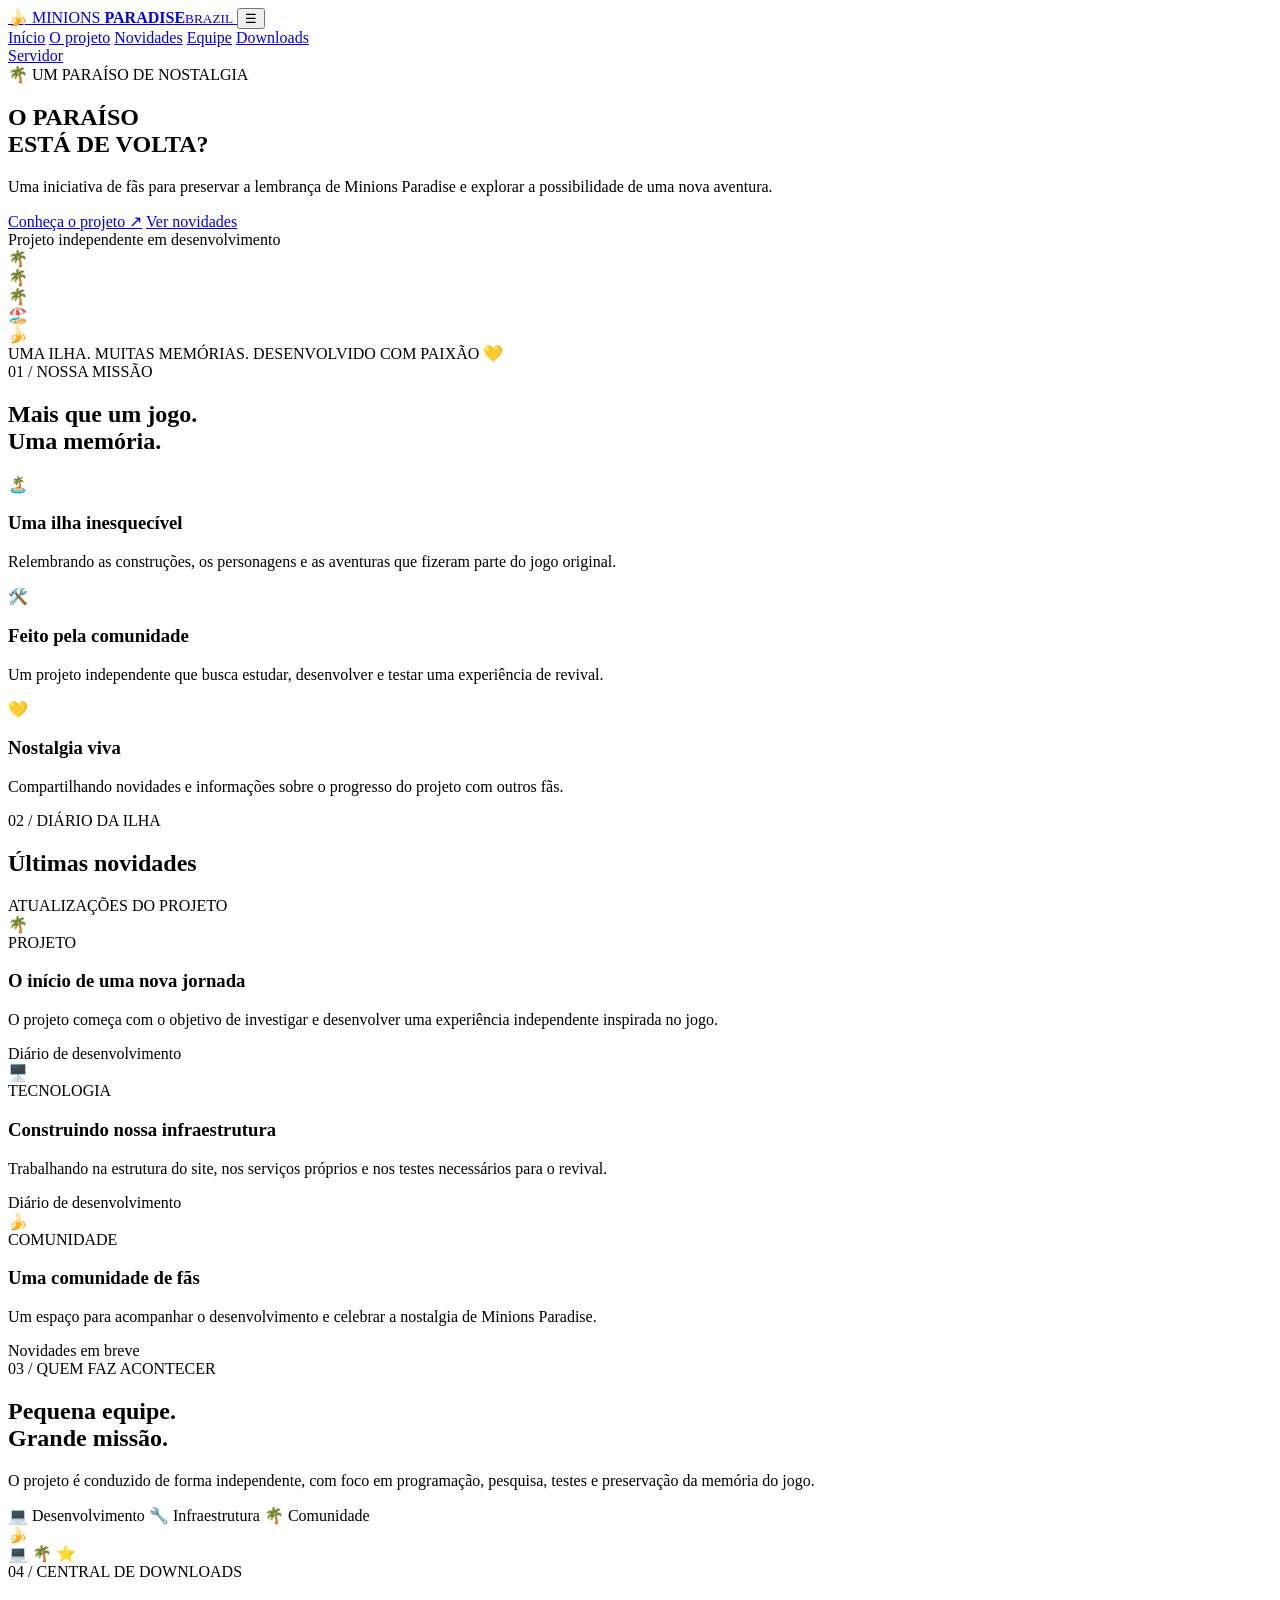
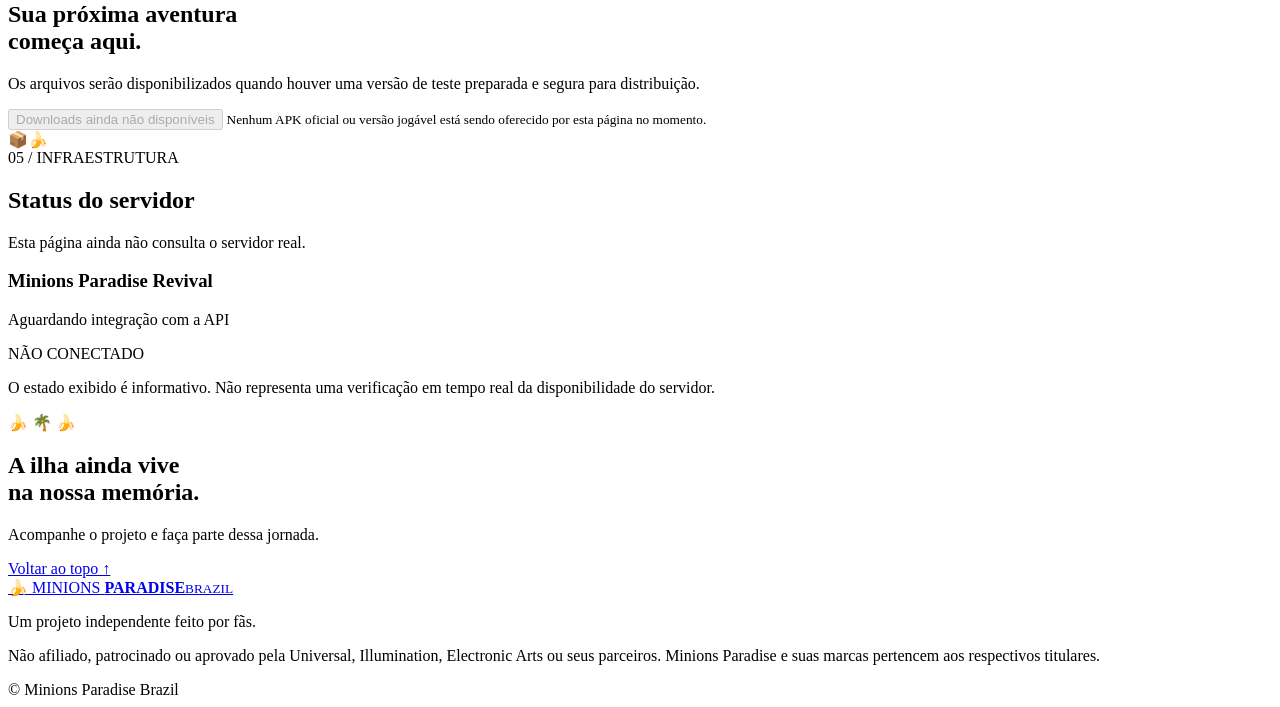
==== page/index.html @ 2ca6353a "Add initial HTML structure for Minions Paradise Brazil This is the initial commit for the Minions Pa" ====
<!DOCTYPE html>
<html lang="pt-BR">
<head>
  <meta charset="UTF-8">
  <meta name="viewport" content="width=device-width, initial-scale=1.0">
  <meta name="theme-color" content="#ffcf24">
  <meta name="description" content="Minions Paradise Brazil — projeto de fãs dedicado à nostalgia de Minions Paradise.">
  <title>Minions Paradise Brazil</title>
  <link rel="stylesheet" href="style.css">
  <script src="script.js" defer></script>
</head>
<body>
  <header class="header">
    <a href="#inicio" class="logo">
      <span class="logo-icon">🍌</span>
      <span>MINIONS <b>PARADISE</b><small>BRAZIL</small></span>
    </a>

    <button class="menu-toggle" id="menuToggle"
      aria-label="Abrir menu" aria-expanded="false">
      ☰
    </button>

    <nav class="nav" id="navigation">
      <a href="#inicio">Início</a>
      <a href="#projeto">O projeto</a>
      <a href="#novidades">Novidades</a>
      <a href="#equipe">Equipe</a>
      <a href="#downloads">Downloads</a>
    </nav>
    <a href="#servidor" class="header-button">Servidor</a>
  </header>

  <main>
    <section class="hero" id="inicio">
      <div class="hero-content">
        <span class="eyebrow">🌴 UM PARAÍSO DE NOSTALGIA</span>
        <h1>O PARAÍSO<br>ESTÁ <span>DE VOLTA?</span></h1>
        <p>
          Uma iniciativa de fãs para preservar a lembrança de
          Minions Paradise e explorar a possibilidade de uma nova aventura.
        </p>
        <div class="hero-actions">
          <a href="#projeto" class="button button-dark">Conheça o projeto ↗</a>
          <a href="#novidades" class="button button-outline">Ver novidades</a>
        </div>
        <div class="hero-note">
          <span class="status-dot"></span>
          Projeto independente em desenvolvimento
        </div>
      </div>

      <div class="island-art" aria-label="Ilustração tropical da ilha">
        <div class="sun"></div>
        <div class="cloud cloud-one"></div>
        <div class="cloud cloud-two"></div>
        <div class="sea"></div>
        <div class="island"></div>
        <div class="palm palm-one">🌴</div>
        <div class="palm palm-two">🌴</div>
        <div class="palm palm-three">🌴</div>
        <div class="sand"></div>
        <div class="beach-ball">🏖️</div>
        <div class="banana">🍌</div>
      </div>

      <div class="hero-bottom">
        <span>UMA ILHA. MUITAS MEMÓRIAS.</span>
        <span>DESENVOLVIDO COM PAIXÃO 💛</span>
      </div>
    </section>

    <section class="section project-section" id="projeto">
      <div class="section-heading">
        <span class="eyebrow">01 / NOSSA MISSÃO</span>
        <h2>Mais que um jogo.<br><span>Uma memória.</span></h2>
      </div>

      <div class="project-grid">
        <article class="feature-card feature-yellow">
          <div class="feature-icon">🏝️</div>
          <h3>Uma ilha inesquecível</h3>
          <p>Relembrando as construções, os personagens e as aventuras que fizeram parte do jogo original.</p>
        </article>
        <article class="feature-card feature-blue">
          <div class="feature-icon">🛠️</div>
          <h3>Feito pela comunidade</h3>
          <p>Um projeto independente que busca estudar, desenvolver e testar uma experiência de revival.</p>
        </article>
        <article class="feature-card feature-pink">
          <div class="feature-icon">💛</div>
          <h3>Nostalgia viva</h3>
          <p>Compartilhando novidades e informações sobre o progresso do projeto com outros fãs.</p>
        </article>
      </div>
    </section>

    <section class="section news-section" id="novidades">
      <div class="section-title-row">
        <div class="section-heading">
          <span class="eyebrow">02 / DIÁRIO DA ILHA</span>
          <h2>Últimas <span>novidades</span></h2>
        </div>
        <span class="coming-label">ATUALIZAÇÕES DO PROJETO</span>
      </div>

      <div class="news-grid">
        <article class="news-card">
          <div class="news-image news-image-one">🌴</div>
          <div class="news-body">
            <span class="tag tag-green">PROJETO</span>
            <h3>O início de uma nova jornada</h3>
            <p>O projeto começa com o objetivo de investigar e desenvolver uma experiência independente inspirada no jogo.</p>
            <span class="news-date">Diário de desenvolvimento</span>
          </div>
        </article>

        <article class="news-card">
          <div class="news-image news-image-two">🖥️</div>
          <div class="news-body">
            <span class="tag tag-blue">TECNOLOGIA</span>
            <h3>Construindo nossa infraestrutura</h3>
            <p>Trabalhando na estrutura do site, nos serviços próprios e nos testes necessários para o revival.</p>
            <span class="news-date">Diário de desenvolvimento</span>
          </div>
        </article>

        <article class="news-card">
          <div class="news-image news-image-three">🍌</div>
          <div class="news-body">
            <span class="tag tag-yellow">COMUNIDADE</span>
            <h3>Uma comunidade de fãs</h3>
            <p>Um espaço para acompanhar o desenvolvimento e celebrar a nostalgia de Minions Paradise.</p>
            <span class="news-date">Novidades em breve</span>
          </div>
        </article>
      </div>
    </section>

    <section class="team-section" id="equipe">
      <div class="team-content">
        <span class="eyebrow">03 / QUEM FAZ ACONTECER</span>
        <h2>Pequena equipe.<br><span>Grande missão.</span></h2>
        <p>
          O projeto é conduzido de forma independente, com foco em
          programação, pesquisa, testes e preservação da memória do jogo.
        </p>
        <div class="team-tags">
          <span>💻 Desenvolvimento</span>
          <span>🔧 Infraestrutura</span>
          <span>🌴 Comunidade</span>
        </div>
      </div>
      <div class="team-visual">
        <div class="team-circle">🍌</div>
        <span class="floating floating-one">💻</span>
        <span class="floating floating-two">🌴</span>
        <span class="floating floating-three">⭐</span>
      </div>
    </section>

    <section class="section downloads-section" id="downloads">
      <div class="download-panel">
        <div>
          <span class="eyebrow">04 / CENTRAL DE DOWNLOADS</span>
          <h2>Sua próxima aventura<br><span>começa aqui.</span></h2>
          <p>
            Os arquivos serão disponibilizados quando houver uma versão
            de teste preparada e segura para distribuição.
          </p>
          <button class="button button-dark" id="downloadButton" disabled>
            Downloads ainda não disponíveis
          </button>
          <small class="download-note">Nenhum APK oficial ou versão jogável está sendo oferecido por esta página no momento.</small>
        </div>
        <div class="download-illustration">📦<span>🍌</span></div>
      </div>
    </section>

    <section class="section server-section" id="servidor">
      <div class="section-heading">
        <span class="eyebrow">05 / INFRAESTRUTURA</span>
        <h2>Status do <span>servidor</span></h2>
        <p>Esta página ainda não consulta o servidor real.</p>
      </div>

      <div class="server-card">
        <div class="server-main">
          <span class="server-indicator"></span>
          <div>
            <h3>Minions Paradise Revival</h3>
            <p id="serverMessage">Aguardando integração com a API</p>
          </div>
        </div>
        <span class="server-badge" id="serverStatus">NÃO CONECTADO</span>
      </div>
      <p class="server-footnote">
        O estado exibido é informativo. Não representa uma verificação
        em tempo real da disponibilidade do servidor.
      </p>
    </section>

    <section class="final-cta">
      <span>🍌 🌴 🍌</span>
      <h2>A ilha ainda vive<br>na nossa memória.</h2>
      <p>Acompanhe o projeto e faça parte dessa jornada.</p>
      <a href="#inicio" class="button button-dark">Voltar ao topo ↑</a>
    </section>
  </main>

  <footer class="footer">
    <a href="#inicio" class="logo footer-logo">
      <span class="logo-icon">🍌</span>
      <span>MINIONS <b>PARADISE</b><small>BRAZIL</small></span>
    </a>
    <p>Um projeto independente feito por fãs.</p>
    <p class="disclaimer">
      Não afiliado, patrocinado ou aprovado pela Universal, Illumination,
      Electronic Arts ou seus parceiros. Minions Paradise e suas marcas
      pertencem aos respectivos titulares.
    </p>
    <span class="copyright">© <span id="currentYear"></span> Minions Paradise Brazil</span>
  </footer>
</body>
</html>
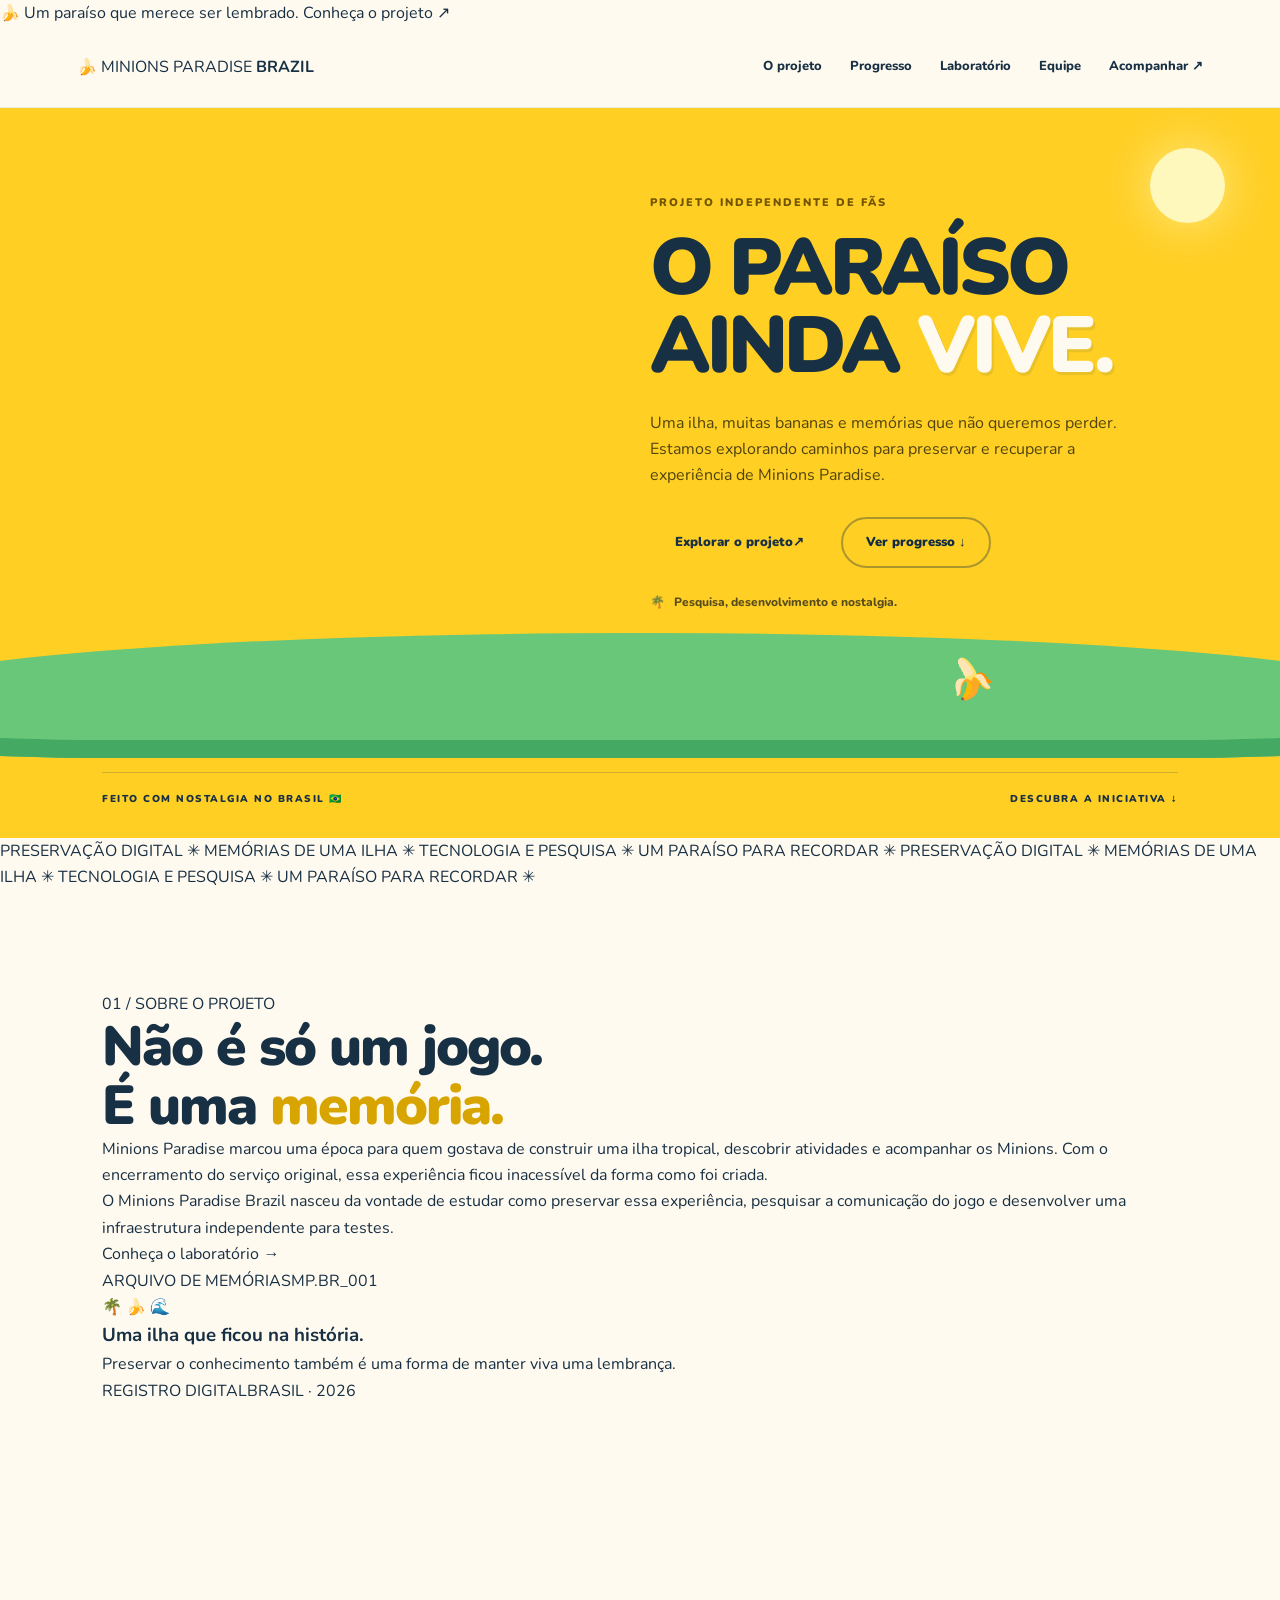
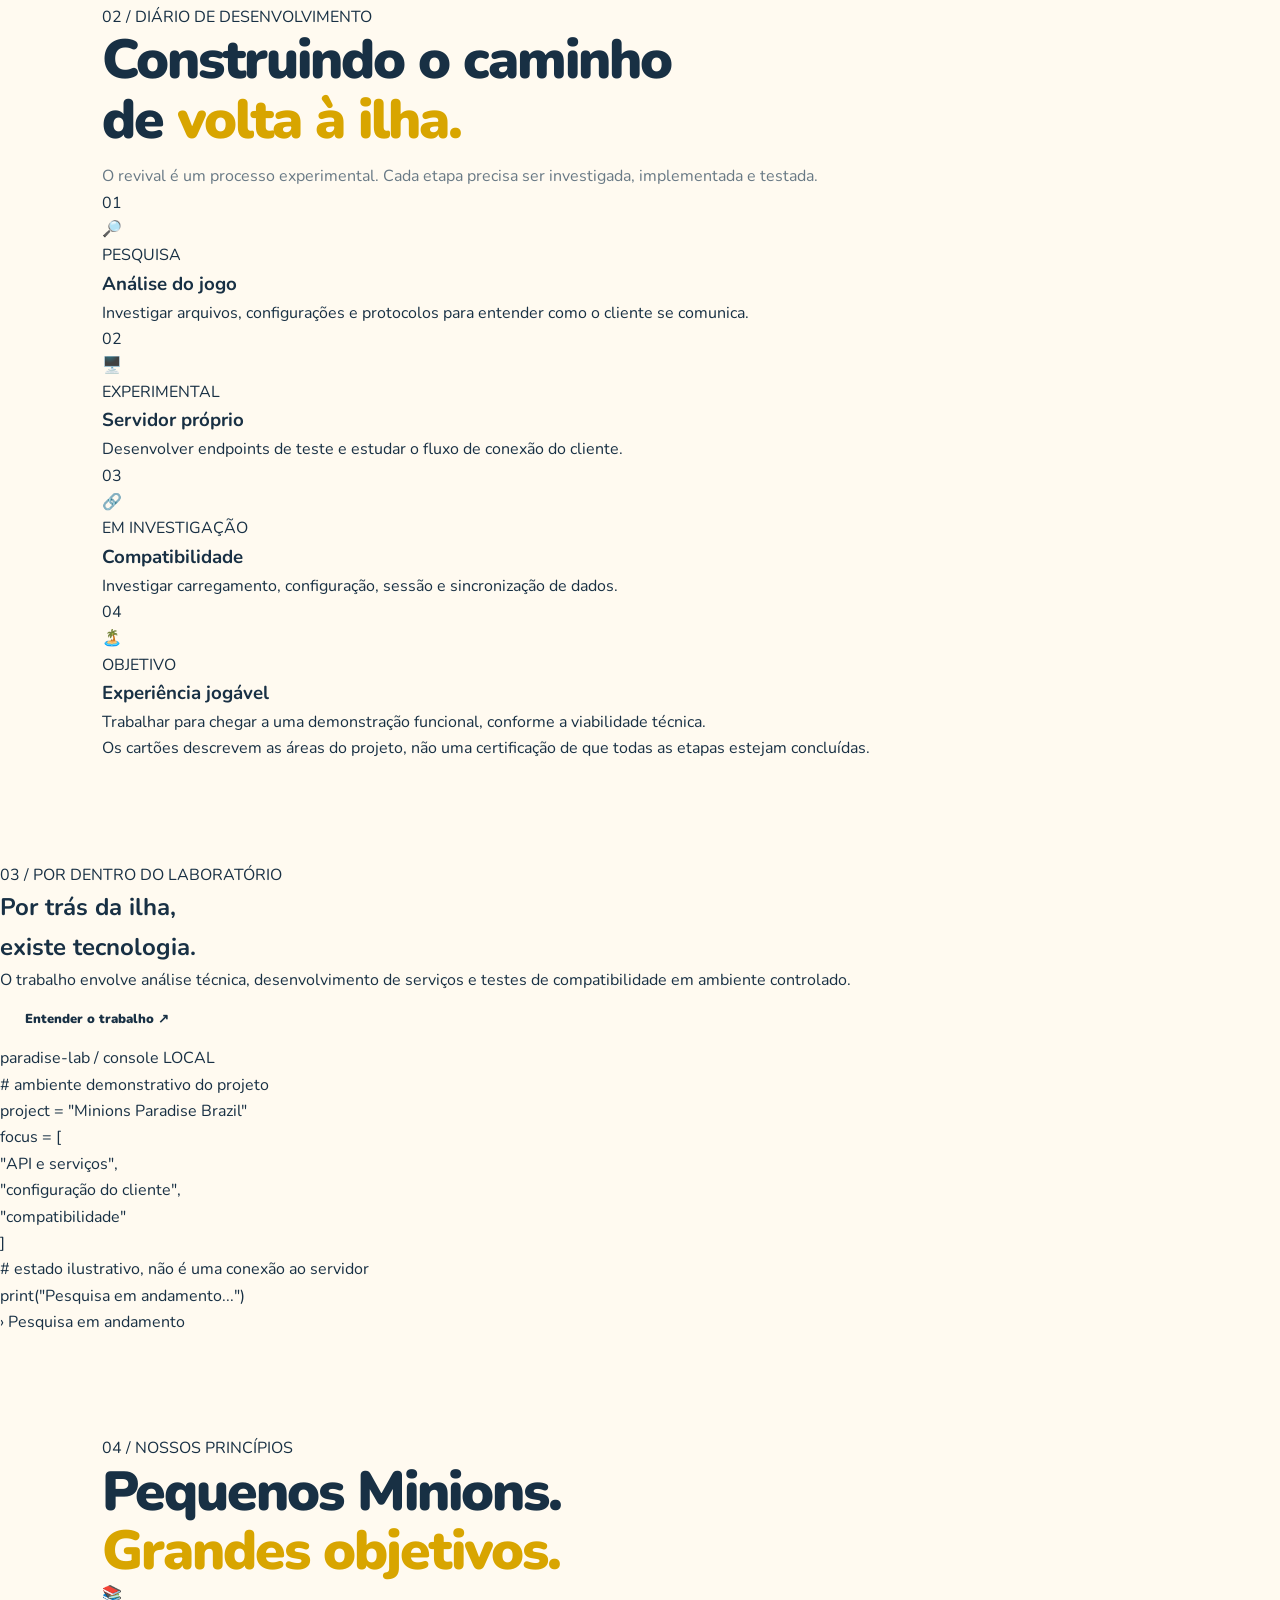
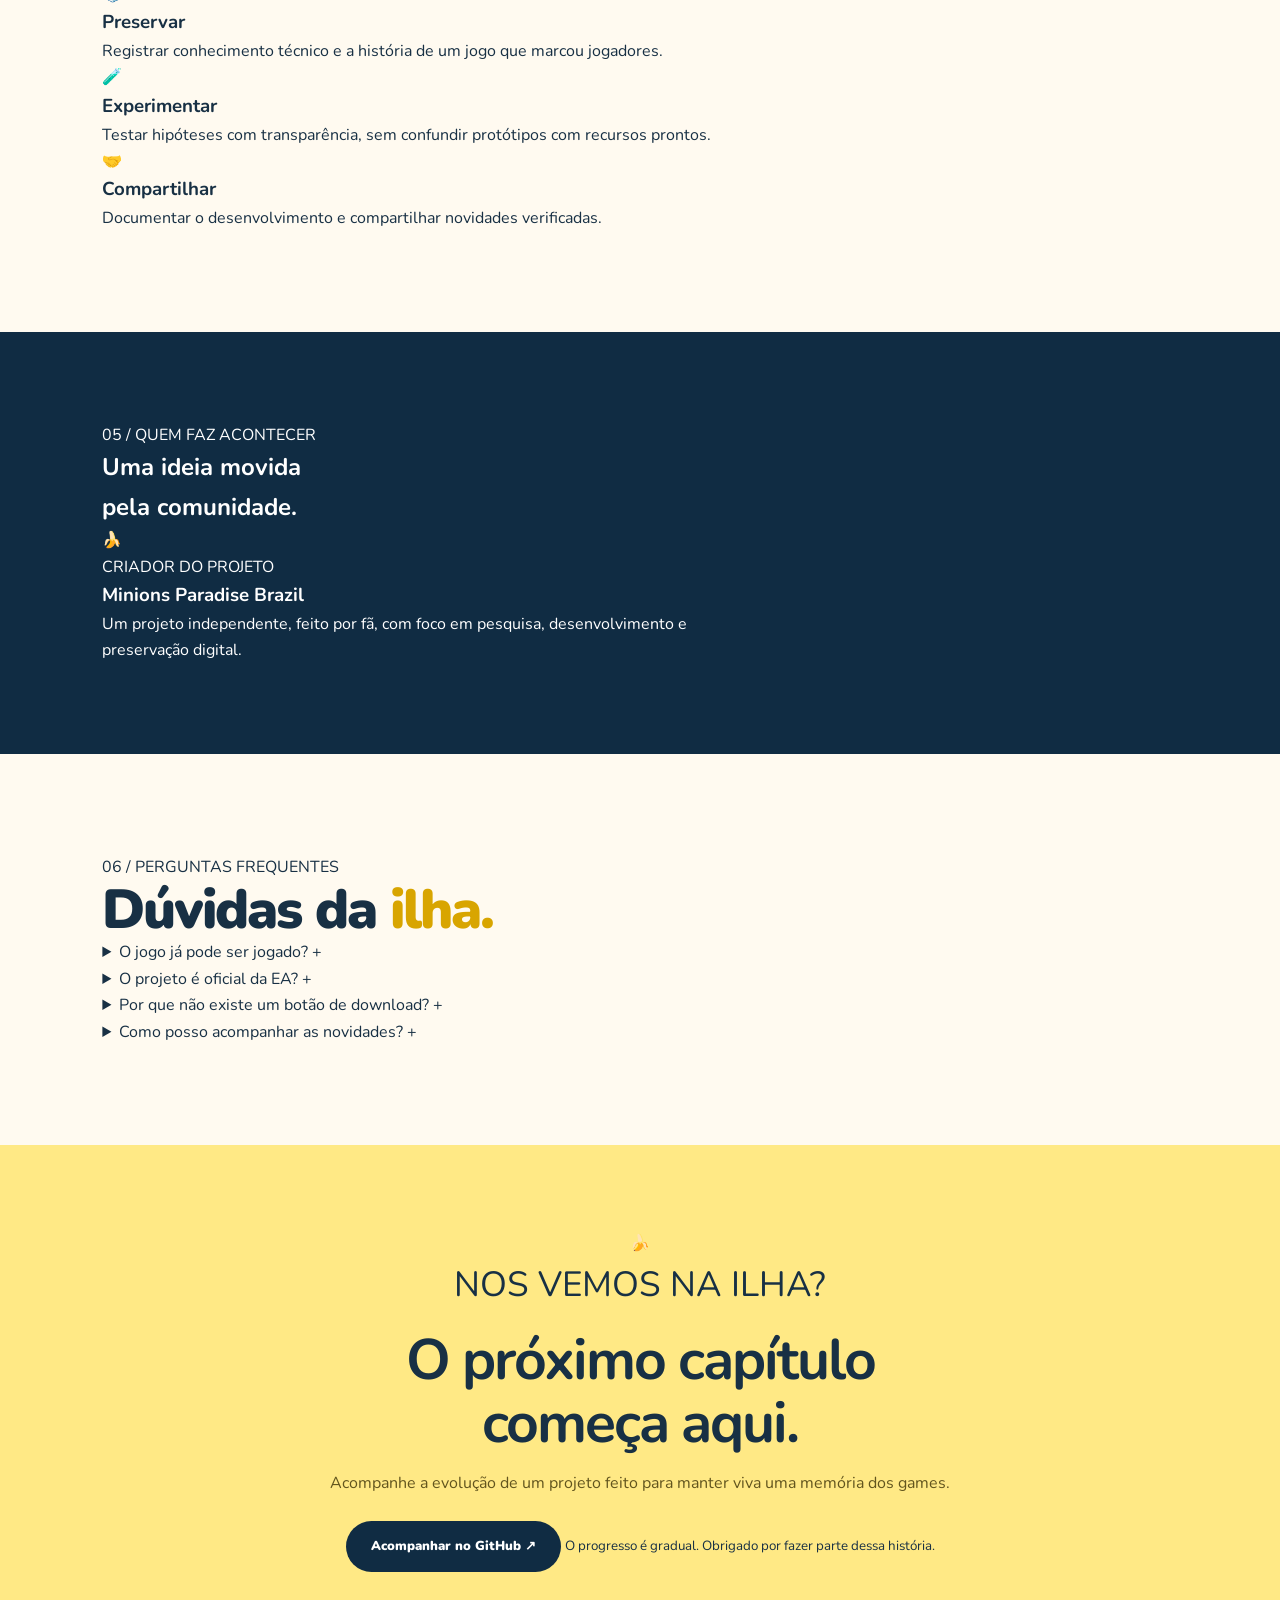
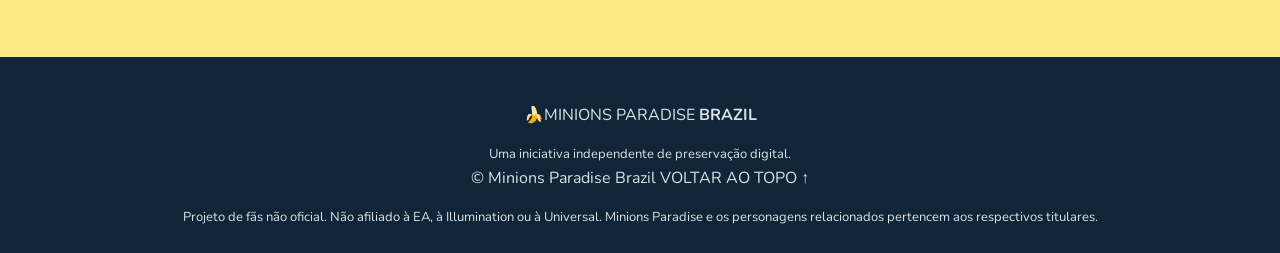
==== commit 3da43d75: "Update index.html" ====
--- a/page/index.html
+++ b/page/index.html
@@ -4,223 +4,292 @@
 <head>
   <meta charset="UTF-8">
   <meta name="viewport" content="width=device-width, initial-scale=1.0">
-  <meta name="theme-color" content="#ffcf24">
-  <meta name="description" content="Minions Paradise Brazil — projeto de fãs dedicado à nostalgia de Minions Paradise.">
-  <title>Minions Paradise Brazil</title>
+  <meta name="theme-color" content="#073b35">
+  <meta name="description" content="Minions Paradise Brazil — projeto independente de preservação, pesquisa e revival de Minions Paradise.">
+  <title>Minions Paradise Brazil | O paraíso continua</title>
   <link rel="stylesheet" href="style.css">
   <script src="script.js" defer></script>
 </head>
 <body>
+  <div class="announcement">
+    🍌 Um paraíso que merece ser lembrado.
+    <a href="#projeto">Conheça o projeto ↗</a>
+  </div>
+
   <header class="header">
-    <a href="#inicio" class="logo">
-      <span class="logo-icon">🍌</span>
-      <span>MINIONS <b>PARADISE</b><small>BRAZIL</small></span>
+    <a class="brand" href="#inicio" aria-label="Minions Paradise Brazil, início">
+      <span class="brand-icon">🍌</span>
+      <span>MINIONS PARADISE <b>BRAZIL</b></span>
     </a>
 
-    <button class="menu-toggle" id="menuToggle"
-      aria-label="Abrir menu" aria-expanded="false">
-      ☰
-    </button>
-
-    <nav class="nav" id="navigation">
-      <a href="#inicio">Início</a>
+    <button class="menu-toggle" id="menu-toggle"
+      aria-label="Abrir menu" aria-expanded="false">☰</button>
+
+    <nav class="nav" id="nav">
       <a href="#projeto">O projeto</a>
-      <a href="#novidades">Novidades</a>
+      <a href="#progresso">Progresso</a>
+      <a href="#laboratorio">Laboratório</a>
       <a href="#equipe">Equipe</a>
-      <a href="#downloads">Downloads</a>
+      <a class="nav-cta" href="#acompanhar">Acompanhar ↗</a>
     </nav>
-    <a href="#servidor" class="header-button">Servidor</a>
   </header>
 
   <main>
     <section class="hero" id="inicio">
+      <div class="hero-glow"></div>
       <div class="hero-content">
-        <span class="eyebrow">🌴 UM PARAÍSO DE NOSTALGIA</span>
-        <h1>O PARAÍSO<br>ESTÁ <span>DE VOLTA?</span></h1>
-        <p>
-          Uma iniciativa de fãs para preservar a lembrança de
-          Minions Paradise e explorar a possibilidade de uma nova aventura.
+        <div class="eyebrow"><span class="pulse"></span> PROJETO INDEPENDENTE DE FÃS</div>
+        <h1>O PARAÍSO<br>AINDA <span>VIVE.</span></h1>
+        <p class="hero-description">
+          Uma ilha, muitas bananas e memórias que não queremos perder.
+          Estamos explorando caminhos para preservar e recuperar a
+          experiência de Minions Paradise.
         </p>
         <div class="hero-actions">
-          <a href="#projeto" class="button button-dark">Conheça o projeto ↗</a>
-          <a href="#novidades" class="button button-outline">Ver novidades</a>
+          <a class="button button-yellow" href="#projeto">Explorar o projeto <span>↗</span></a>
+          <a class="button button-outline" href="#progresso">Ver progresso ↓</a>
         </div>
         <div class="hero-note">
-          <span class="status-dot"></span>
-          Projeto independente em desenvolvimento
-        </div>
-      </div>
-
-      <div class="island-art" aria-label="Ilustração tropical da ilha">
+          <span>🌴</span> Pesquisa, desenvolvimento e nostalgia.
+        </div>
+      </div>
+
+      <div class="island-card" aria-label="Ilustração tropical da ilha">
         <div class="sun"></div>
-        <div class="cloud cloud-one"></div>
-        <div class="cloud cloud-two"></div>
-        <div class="sea"></div>
-        <div class="island"></div>
-        <div class="palm palm-one">🌴</div>
-        <div class="palm palm-two">🌴</div>
-        <div class="palm palm-three">🌴</div>
-        <div class="sand"></div>
-        <div class="beach-ball">🏖️</div>
-        <div class="banana">🍌</div>
+        <div class="bird bird-one">⌁</div>
+        <div class="bird bird-two">⌁</div>
+        <div class="island">
+          <div class="island-palm palm-left">
+            <span class="palm-leaves">✳</span><span class="palm-trunk"></span>
+          </div>
+          <div class="island-palm palm-right">
+            <span class="palm-leaves">✳</span><span class="palm-trunk"></span>
+          </div>
+          <div class="hut">🏝️</div>
+          <div class="banana banana-one">🍌</div>
+          <div class="banana banana-two">🍌</div>
+        </div>
+        <div class="ocean ocean-one"></div>
+        <div class="ocean ocean-two"></div>
+        <div class="island-caption">
+          <span class="caption-dot"></span>
+          <span>DESTINO: ILHA PARADISE</span>
+          <span>001</span>
+        </div>
       </div>
 
       <div class="hero-bottom">
-        <span>UMA ILHA. MUITAS MEMÓRIAS.</span>
-        <span>DESENVOLVIDO COM PAIXÃO 💛</span>
-      </div>
-    </section>
-
-    <section class="section project-section" id="projeto">
-      <div class="section-heading">
-        <span class="eyebrow">01 / NOSSA MISSÃO</span>
-        <h2>Mais que um jogo.<br><span>Uma memória.</span></h2>
-      </div>
-
-      <div class="project-grid">
-        <article class="feature-card feature-yellow">
-          <div class="feature-icon">🏝️</div>
-          <h3>Uma ilha inesquecível</h3>
-          <p>Relembrando as construções, os personagens e as aventuras que fizeram parte do jogo original.</p>
-        </article>
-        <article class="feature-card feature-blue">
-          <div class="feature-icon">🛠️</div>
-          <h3>Feito pela comunidade</h3>
-          <p>Um projeto independente que busca estudar, desenvolver e testar uma experiência de revival.</p>
-        </article>
-        <article class="feature-card feature-pink">
-          <div class="feature-icon">💛</div>
-          <h3>Nostalgia viva</h3>
-          <p>Compartilhando novidades e informações sobre o progresso do projeto com outros fãs.</p>
-        </article>
-      </div>
-    </section>
-
-    <section class="section news-section" id="novidades">
-      <div class="section-title-row">
-        <div class="section-heading">
-          <span class="eyebrow">02 / DIÁRIO DA ILHA</span>
-          <h2>Últimas <span>novidades</span></h2>
-        </div>
-        <span class="coming-label">ATUALIZAÇÕES DO PROJETO</span>
-      </div>
-
-      <div class="news-grid">
-        <article class="news-card">
-          <div class="news-image news-image-one">🌴</div>
-          <div class="news-body">
-            <span class="tag tag-green">PROJETO</span>
-            <h3>O início de uma nova jornada</h3>
-            <p>O projeto começa com o objetivo de investigar e desenvolver uma experiência independente inspirada no jogo.</p>
-            <span class="news-date">Diário de desenvolvimento</span>
-          </div>
-        </article>
-
-        <article class="news-card">
-          <div class="news-image news-image-two">🖥️</div>
-          <div class="news-body">
-            <span class="tag tag-blue">TECNOLOGIA</span>
-            <h3>Construindo nossa infraestrutura</h3>
-            <p>Trabalhando na estrutura do site, nos serviços próprios e nos testes necessários para o revival.</p>
-            <span class="news-date">Diário de desenvolvimento</span>
-          </div>
-        </article>
-
-        <article class="news-card">
-          <div class="news-image news-image-three">🍌</div>
-          <div class="news-body">
-            <span class="tag tag-yellow">COMUNIDADE</span>
-            <h3>Uma comunidade de fãs</h3>
-            <p>Um espaço para acompanhar o desenvolvimento e celebrar a nostalgia de Minions Paradise.</p>
-            <span class="news-date">Novidades em breve</span>
-          </div>
+        <span>FEITO COM NOSTALGIA NO BRASIL 🇧🇷</span>
+        <a href="#projeto">DESCUBRA A INICIATIVA ↓</a>
+      </div>
+    </section>
+
+    <section class="ticker" aria-label="Temas do projeto">
+      <div class="ticker-track">
+        <span>PRESERVAÇÃO DIGITAL</span> ✳
+        <span>MEMÓRIAS DE UMA ILHA</span> ✳
+        <span>TECNOLOGIA E PESQUISA</span> ✳
+        <span>UM PARAÍSO PARA RECORDAR</span> ✳
+        <span>PRESERVAÇÃO DIGITAL</span> ✳
+        <span>MEMÓRIAS DE UMA ILHA</span> ✳
+        <span>TECNOLOGIA E PESQUISA</span> ✳
+        <span>UM PARAÍSO PARA RECORDAR</span> ✳
+      </div>
+    </section>
+
+    <section class="section about" id="projeto">
+      <div class="section-heading">
+        <span class="section-tag">01 / SOBRE O PROJETO</span>
+        <h2>Não é só um jogo.<br>É uma <span>memória.</span></h2>
+      </div>
+
+      <div class="about-grid">
+        <div class="about-copy">
+          <p>
+            Minions Paradise marcou uma época para quem gostava de construir
+            uma ilha tropical, descobrir atividades e acompanhar os Minions.
+            Com o encerramento do serviço original, essa experiência ficou
+            inacessível da forma como foi criada.
+          </p>
+          <p>
+            O Minions Paradise Brazil nasceu da vontade de estudar como
+            preservar essa experiência, pesquisar a comunicação do jogo e
+            desenvolver uma infraestrutura independente para testes.
+          </p>
+          <a class="text-link" href="#laboratorio">Conheça o laboratório <span>→</span></a>
+        </div>
+
+        <div class="memory-card">
+          <div class="memory-top"><span>ARQUIVO DE MEMÓRIAS</span><span>MP.BR_001</span></div>
+          <div class="memory-emoji">🌴 🍌 🌊</div>
+          <h3>Uma ilha que ficou na história.</h3>
+          <p>Preservar o conhecimento também é uma forma de manter viva uma lembrança.</p>
+          <div class="memory-footer"><span>REGISTRO DIGITAL</span><span>BRASIL · 2026</span></div>
+        </div>
+      </div>
+    </section>
+
+    <section class="section progress-section" id="progresso">
+      <div class="section-heading">
+        <span class="section-tag">02 / DIÁRIO DE DESENVOLVIMENTO</span>
+        <h2>Construindo o caminho<br>de <span>volta à ilha.</span></h2>
+        <p class="section-intro">O revival é um processo experimental. Cada etapa precisa ser investigada, implementada e testada.</p>
+      </div>
+
+      <div class="progress-grid">
+        <article class="progress-card">
+          <span class="card-number">01</span>
+          <div class="progress-icon">🔎</div>
+          <span class="status status-research">PESQUISA</span>
+          <h3>Análise do jogo</h3>
+          <p>Investigar arquivos, configurações e protocolos para entender como o cliente se comunica.</p>
+        </article>
+
+        <article class="progress-card">
+          <span class="card-number">02</span>
+          <div class="progress-icon">🖥️</div>
+          <span class="status status-lab">EXPERIMENTAL</span>
+          <h3>Servidor próprio</h3>
+          <p>Desenvolver endpoints de teste e estudar o fluxo de conexão do cliente.</p>
+        </article>
+
+        <article class="progress-card">
+          <span class="card-number">03</span>
+          <div class="progress-icon">🔗</div>
+          <span class="status status-planned">EM INVESTIGAÇÃO</span>
+          <h3>Compatibilidade</h3>
+          <p>Investigar carregamento, configuração, sessão e sincronização de dados.</p>
+        </article>
+
+        <article class="progress-card">
+          <span class="card-number">04</span>
+          <div class="progress-icon">🏝️</div>
+          <span class="status status-planned">OBJETIVO</span>
+          <h3>Experiência jogável</h3>
+          <p>Trabalhar para chegar a uma demonstração funcional, conforme a viabilidade técnica.</p>
+        </article>
+      </div>
+      <p class="small-disclaimer">Os cartões descrevem as áreas do projeto, não uma certificação de que todas as etapas estejam concluídas.</p>
+    </section>
+
+    <section class="lab-section" id="laboratorio">
+      <div class="lab-inner">
+        <div class="lab-copy">
+          <span class="section-tag">03 / POR DENTRO DO LABORATÓRIO</span>
+          <h2>Por trás da ilha,<br>existe <span>tecnologia.</span></h2>
+          <p>O trabalho envolve análise técnica, desenvolvimento de serviços e testes de compatibilidade em ambiente controlado.</p>
+          <a class="button button-yellow" href="#faq">Entender o trabalho ↗</a>
+        </div>
+
+        <div class="terminal">
+          <div class="terminal-bar">
+            <div class="terminal-dots"><i></i><i></i><i></i></div>
+            <span>paradise-lab / console</span>
+            <span class="terminal-lock">LOCAL</span>
+          </div>
+          <div class="terminal-body">
+            <p class="terminal-comment"># ambiente demonstrativo do projeto</p>
+            <p><span class="terminal-green">project</span> = <span class="terminal-yellow">"Minions Paradise Brazil"</span></p>
+            <p><span class="terminal-green">focus</span> = [</p>
+            <p class="indent"><span class="terminal-yellow">"API e serviços"</span>,</p>
+            <p class="indent"><span class="terminal-yellow">"configuração do cliente"</span>,</p>
+            <p class="indent"><span class="terminal-yellow">"compatibilidade"</span></p>
+            <p>]</p>
+            <p class="terminal-comment"># estado ilustrativo, não é uma conexão ao servidor</p>
+            <p><span class="terminal-green">print</span>(<span class="terminal-yellow">"Pesquisa em andamento..."</span>)</p>
+            <div class="terminal-output"><span>›</span> Pesquisa em andamento<span class="cursor"></span></div>
+          </div>
+        </div>
+      </div>
+    </section>
+
+    <section class="section values-section">
+      <div class="section-heading">
+        <span class="section-tag">04 / NOSSOS PRINCÍPIOS</span>
+        <h2>Pequenos Minions.<br><span>Grandes objetivos.</span></h2>
+      </div>
+      <div class="values-grid">
+        <article class="value-item">
+          <span>📚</span>
+          <h3>Preservar</h3>
+          <p>Registrar conhecimento técnico e a história de um jogo que marcou jogadores.</p>
+        </article>
+        <article class="value-item">
+          <span>🧪</span>
+          <h3>Experimentar</h3>
+          <p>Testar hipóteses com transparência, sem confundir protótipos com recursos prontos.</p>
+        </article>
+        <article class="value-item">
+          <span>🤝</span>
+          <h3>Compartilhar</h3>
+          <p>Documentar o desenvolvimento e compartilhar novidades verificadas.</p>
         </article>
       </div>
     </section>
 
     <section class="team-section" id="equipe">
-      <div class="team-content">
-        <span class="eyebrow">03 / QUEM FAZ ACONTECER</span>
-        <h2>Pequena equipe.<br><span>Grande missão.</span></h2>
-        <p>
-          O projeto é conduzido de forma independente, com foco em
-          programação, pesquisa, testes e preservação da memória do jogo.
-        </p>
-        <div class="team-tags">
-          <span>💻 Desenvolvimento</span>
-          <span>🔧 Infraestrutura</span>
-          <span>🌴 Comunidade</span>
-        </div>
-      </div>
-      <div class="team-visual">
-        <div class="team-circle">🍌</div>
-        <span class="floating floating-one">💻</span>
-        <span class="floating floating-two">🌴</span>
-        <span class="floating floating-three">⭐</span>
-      </div>
-    </section>
-
-    <section class="section downloads-section" id="downloads">
-      <div class="download-panel">
+      <div class="team-inner">
         <div>
-          <span class="eyebrow">04 / CENTRAL DE DOWNLOADS</span>
-          <h2>Sua próxima aventura<br><span>começa aqui.</span></h2>
-          <p>
-            Os arquivos serão disponibilizados quando houver uma versão
-            de teste preparada e segura para distribuição.
-          </p>
-          <button class="button button-dark" id="downloadButton" disabled>
-            Downloads ainda não disponíveis
-          </button>
-          <small class="download-note">Nenhum APK oficial ou versão jogável está sendo oferecido por esta página no momento.</small>
-        </div>
-        <div class="download-illustration">📦<span>🍌</span></div>
-      </div>
-    </section>
-
-    <section class="section server-section" id="servidor">
-      <div class="section-heading">
-        <span class="eyebrow">05 / INFRAESTRUTURA</span>
-        <h2>Status do <span>servidor</span></h2>
-        <p>Esta página ainda não consulta o servidor real.</p>
-      </div>
-
-      <div class="server-card">
-        <div class="server-main">
-          <span class="server-indicator"></span>
+          <span class="section-tag">05 / QUEM FAZ ACONTECER</span>
+          <h2>Uma ideia movida<br>pela <span>comunidade.</span></h2>
+        </div>
+        <div class="team-card">
+          <div class="team-avatar">🍌</div>
           <div>
-            <h3>Minions Paradise Revival</h3>
-            <p id="serverMessage">Aguardando integração com a API</p>
-          </div>
-        </div>
-        <span class="server-badge" id="serverStatus">NÃO CONECTADO</span>
-      </div>
-      <p class="server-footnote">
-        O estado exibido é informativo. Não representa uma verificação
-        em tempo real da disponibilidade do servidor.
-      </p>
-    </section>
-
-    <section class="final-cta">
-      <span>🍌 🌴 🍌</span>
-      <h2>A ilha ainda vive<br>na nossa memória.</h2>
-      <p>Acompanhe o projeto e faça parte dessa jornada.</p>
-      <a href="#inicio" class="button button-dark">Voltar ao topo ↑</a>
+            <span class="team-label">CRIADOR DO PROJETO</span>
+            <h3>Minions Paradise Brazil</h3>
+            <p>Um projeto independente, feito por fã, com foco em pesquisa, desenvolvimento e preservação digital.</p>
+          </div>
+        </div>
+      </div>
+    </section>
+
+    <section class="section faq-section" id="faq">
+      <div class="section-heading">
+        <span class="section-tag">06 / PERGUNTAS FREQUENTES</span>
+        <h2>Dúvidas da <span>ilha.</span></h2>
+      </div>
+
+      <div class="faq-list">
+        <details>
+          <summary>O jogo já pode ser jogado? <span>+</span></summary>
+          <p>Este site não anuncia uma versão jogável. O desenvolvimento é experimental e depende da resolução de questões técnicas.</p>
+        </details>
+        <details>
+          <summary>O projeto é oficial da EA? <span>+</span></summary>
+          <p>Não. É uma iniciativa independente de fãs, sem vínculo, patrocínio ou aprovação da Electronic Arts ou dos titulares de Minions.</p>
+        </details>
+        <details>
+          <summary>Por que não existe um botão de download? <span>+</span></summary>
+          <p>Não há um pacote autorizado anunciado aqui. A seção de downloads só deverá ser adicionada quando houver material apropriado e seguro para disponibilizar.</p>
+        </details>
+        <details>
+          <summary>Como posso acompanhar as novidades? <span>+</span></summary>
+          <p>Acompanhe o repositório do projeto no GitHub. As novidades serão publicadas quando houver avanços que possam ser confirmados.</p>
+        </details>
+      </div>
+    </section>
+
+    <section class="final-cta" id="acompanhar">
+      <div class="cta-banana">🍌</div>
+      <span class="section-tag">NOS VEMOS NA ILHA?</span>
+      <h2>O próximo capítulo<br>começa <span>aqui.</span></h2>
+      <p>Acompanhe a evolução de um projeto feito para manter viva uma memória dos games.</p>
+      <a class="button button-dark" id="github-link" href="https://github.com/thurdripii" target="_blank" rel="noopener noreferrer">
+        Acompanhar no GitHub ↗
+      </a>
+      <small>O progresso é gradual. Obrigado por fazer parte dessa história.</small>
     </section>
   </main>
 
   <footer class="footer">
-    <a href="#inicio" class="logo footer-logo">
-      <span class="logo-icon">🍌</span>
-      <span>MINIONS <b>PARADISE</b><small>BRAZIL</small></span>
-    </a>
-    <p>Um projeto independente feito por fãs.</p>
-    <p class="disclaimer">
-      Não afiliado, patrocinado ou aprovado pela Universal, Illumination,
-      Electronic Arts ou seus parceiros. Minions Paradise e suas marcas
-      pertencem aos respectivos titulares.
-    </p>
-    <span class="copyright">© <span id="currentYear"></span> Minions Paradise Brazil</span>
+    <a class="brand footer-brand" href="#inicio"><span class="brand-icon">🍌</span><span>MINIONS PARADISE <b>BRAZIL</b></span></a>
+    <p>Uma iniciativa independente de preservação digital.</p>
+    <div class="footer-bottom">
+      <span>© <span id="year"></span> Minions Paradise Brazil</span>
+      <a href="#inicio">VOLTAR AO TOPO ↑</a>
+    </div>
+    <p class="legal">Projeto de fãs não oficial. Não afiliado à EA, à Illumination ou à Universal. Minions Paradise e os personagens relacionados pertencem aos respectivos titulares.</p>
   </footer>
 </body>
 </html>
--- a/page/style.css
+++ b/page/style.css
@@ -0,0 +1,999 @@
+
+@import url('https://fonts.googleapis.com/css2?family=Nunito:wght@400;500;600;700;800;900;1000&display=swap');
+
+:root {
+  --yellow: #ffcf24;
+  --yellow-light: #ffe985;
+  --blue: #168cc7;
+  --blue-dark: #102c43;
+  --green: #4caa73;
+  --pink: #ffb5bf;
+  --cream: #fffaf0;
+  --text: #183044;
+  --muted: #687985;
+  --white: #ffffff;
+  --radius: 24px;
+  --shadow: 0 14px 40px rgba(16, 44, 67, .09);
+}
+
+* {
+  box-sizing: border-box;
+  margin: 0;
+  padding: 0;
+}
+
+html {
+  scroll-behavior: smooth;
+  scroll-padding-top: 90px;
+}
+
+body {
+  font-family: 'Nunito', sans-serif;
+  background: var(--cream);
+  color: var(--text);
+  line-height: 1.65;
+}
+
+a {
+  color: inherit;
+  text-decoration: none;
+}
+
+button {
+  font: inherit;
+}
+
+button:disabled {
+  cursor: not-allowed;
+  opacity: .65;
+}
+
+.header {
+  min-height: 82px;
+  padding: 15px 6%;
+  display: flex;
+  align-items: center;
+  justify-content: space-between;
+  gap: 24px;
+  background: rgba(255, 250, 240, .96);
+  border-bottom: 1px solid rgba(16, 44, 67, .07);
+  position: sticky;
+  top: 0;
+  z-index: 100;
+  backdrop-filter: blur(12px);
+}
+
+.logo {
+  display: inline-flex;
+  align-items: center;
+  gap: 10px;
+  font-size: 15px;
+  line-height: 1.15;
+  font-weight: 900;
+  letter-spacing: -.5px;
+}
+
+.logo-icon {
+  font-size: 34px;
+}
+
+.logo b {
+  color: #dca900;
+}
+
+.logo small {
+  display: block;
+  font-size: 10px;
+  letter-spacing: 4px;
+  margin-top: 4px;
+}
+
+.nav {
+  display: flex;
+  gap: 28px;
+  align-items: center;
+}
+
+.nav a {
+  font-size: 13px;
+  font-weight: 800;
+  transition: color .2s;
+}
+
+.nav a:hover {
+  color: #bd8b00;
+}
+
+.header-button {
+  background: var(--blue-dark);
+  color: white;
+  border-radius: 100px;
+  padding: 11px 20px;
+  font-weight: 800;
+  font-size: 13px;
+}
+
+.menu-toggle {
+  display: none;
+  border: 0;
+  background: transparent;
+  font-size: 27px;
+  cursor: pointer;
+  color: var(--text);
+}
+
+.hero {
+  min-height: 610px;
+  padding: 80px 8% 30px;
+  background: var(--yellow);
+  position: relative;
+  overflow: hidden;
+  display: grid;
+  grid-template-columns: 1fr 1fr;
+  align-items: center;
+  gap: 20px;
+}
+
+.hero-content {
+  max-width: 600px;
+  position: relative;
+  z-index: 3;
+  padding-bottom: 40px;
+}
+
+.eyebrow {
+  display: inline-block;
+  font-size: 11px;
+  letter-spacing: 2px;
+  font-weight: 1000;
+  color: #725500;
+  margin-bottom: 16px;
+}
+
+.hero h1 {
+  font-size: clamp(44px, 6.2vw, 82px);
+  line-height: .99;
+  letter-spacing: -4px;
+  font-weight: 1000;
+}
+
+.hero h1 span {
+  color: #fffaf0;
+  text-shadow: 2px 3px 0 rgba(16, 44, 67, .09);
+}
+
+.hero-content > p {
+  max-width: 480px;
+  font-size: 16px;
+  color: #51440e;
+  margin-top: 24px;
+}
+
+.hero-actions {
+  display: flex;
+  gap: 12px;
+  flex-wrap: wrap;
+  margin-top: 28px;
+}
+
+.button {
+  display: inline-flex;
+  justify-content: center;
+  align-items: center;
+  border-radius: 100px;
+  padding: 13px 23px;
+  font-weight: 900;
+  font-size: 13px;
+  border: 2px solid transparent;
+  cursor: pointer;
+  transition: transform .2s, box-shadow .2s;
+}
+
+.button:hover:not(:disabled) {
+  transform: translateY(-3px);
+  box-shadow: 0 8px 18px rgba(16, 44, 67, .15);
+}
+
+.button-dark {
+  background: var(--blue-dark);
+  color: white;
+}
+
+.button-outline {
+  border-color: rgba(16, 44, 67, .35);
+  color: var(--blue-dark);
+}
+
+.hero-note {
+  display: flex;
+  align-items: center;
+  gap: 9px;
+  margin-top: 25px;
+  font-size: 12px;
+  font-weight: 800;
+  color: #594d1b;
+}
+
+.status-dot,
+.server-indicator {
+  width: 9px;
+  height: 9px;
+  border-radius: 50%;
+  background: #df8a12;
+  flex-shrink: 0;
+}
+
+.island-art {
+  height: 410px;
+  position: relative;
+  overflow: hidden;
+  border-radius: 48% 48% 28% 28%;
+  background: linear-gradient(#8bdff2 0 58%, #39bad4 58%);
+  box-shadow: 0 25px 60px rgba(28, 106, 124, .18);
+  transform: rotate(2deg);
+}
+
+.sun {
+  position: absolute;
+  top: 40px;
+  right: 55px;
+  width: 75px;
+  height: 75px;
+  background: #fff8bc;
+  border-radius: 50%;
+  box-shadow: 0 0 50px rgba(255, 248, 188, .7);
+}
+
+.cloud {
+  position: absolute;
+  height: 20px;
+  width: 80px;
+  background: white;
+  border-radius: 50px;
+  opacity: .85;
+}
+
+.cloud::before,
+.cloud::after {
+  content: "";
+  position: absolute;
+  background: inherit;
+  border-radius: 50%;
+}
+
+.cloud::before {
+  width: 32px;
+  height: 32px;
+  left: 15px;
+  top: -15px;
+}
+
+.cloud::after {
+  width: 25px;
+  height: 25px;
+  right: 12px;
+  top: -9px;
+}
+
+.cloud-one {
+  top: 80px;
+  left: 35px;
+}
+
+.cloud-two {
+  top: 135px;
+  right: 20px;
+  transform: scale(.65);
+}
+
+.sea {
+  position: absolute;
+  height: 120px;
+  left: -10%;
+  right: -10%;
+  bottom: 25px;
+  background: #1e9dbd;
+  border-radius: 50% 50% 0 0;
+}
+
+.island {
+  position: absolute;
+  left: -10%;
+  right: -10%;
+  bottom: 80px;
+  height: 125px;
+  background: #68c779;
+  border-radius: 50% 50% 15% 15%;
+  box-shadow: inset 0 -18px #43a963;
+}
+
+.sand {
+  position: absolute;
+  left: 10%;
+  right: 10%;
+  bottom: 48px;
+  height: 44px;
+  background: #ffdf8c;
+  border-radius: 50%;
+}
+
+.palm {
+  position: absolute;
+  z-index: 2;
+  font-size: 105px;
+  filter: drop-shadow(3px 8px 0 rgba(22, 80, 60, .1));
+}
+
+.palm-one {
+  bottom: 130px;
+  left: 5%;
+  transform: rotate(-12deg);
+}
+
+.palm-two {
+  bottom: 145px;
+  right: 8%;
+  font-size: 125px;
+  transform: rotate(8deg);
+}
+
+.palm-three {
+  bottom: 130px;
+  left: 42%;
+  font-size: 75px;
+  transform: rotate(7deg);
+}
+
+.beach-ball,
+.banana {
+  position: absolute;
+  z-index: 5;
+  font-size: 38px;
+}
+
+.beach-ball {
+  bottom: 49px;
+  left: 26%;
+}
+
+.banana {
+  bottom: 48px;
+  right: 27%;
+  transform: rotate(-18deg);
+}
+
+.hero-bottom {
+  grid-column: 1 / -1;
+  display: flex;
+  justify-content: space-between;
+  border-top: 1px solid rgba(16, 44, 67, .2);
+  padding-top: 18px;
+  font-size: 10px;
+  letter-spacing: 1.5px;
+  font-weight: 1000;
+}
+
+.section {
+  padding: 100px 8%;
+}
+
+.section-heading h2,
+.team-content h2,
+.download-panel h2 {
+  font-size: clamp(35px, 4.5vw, 55px);
+  line-height: 1.08;
+  letter-spacing: -2px;
+  font-weight: 1000;
+}
+
+.section-heading h2 span,
+.team-content h2 span,
+.download-panel h2 span {
+  color: #d8a500;
+}
+
+.section-heading > p {
+  color: var(--muted);
+  margin-top: 14px;
+}
+
+.project-section {
+  background: var(--cream);
+}
+
+.project-grid {
+  display: grid;
+  grid-template-columns: repeat(3, 1fr);
+  gap: 20px;
+  margin-top: 40px;
+}
+
+.feature-card {
+  border-radius: var(--radius);
+  padding: 30px;
+  min-height: 250px;
+  transition: transform .2s;
+}
+
+.feature-card:hover,
+.news-card:hover {
+  transform: translateY(-5px);
+}
+
+.feature-yellow {
+  background: #fff0ae;
+}
+
+.feature-blue {
+  background: #d6f0ff;
+}
+
+.feature-pink {
+  background: #ffe0e3;
+}
+
+.feature-icon {
+  font-size: 37px;
+  margin-bottom: 17px;
+}
+
+.feature-card h3 {
+  font-size: 20px;
+  font-weight: 1000;
+  margin-bottom: 9px;
+}
+
+.feature-card p {
+  color: #56636b;
+  font-size: 14px;
+}
+
+.news-section {
+  background: #f0f7f8;
+}
+
+.section-title-row {
+  display: flex;
+  justify-content: space-between;
+  align-items: end;
+  gap: 20px;
+}
+
+.coming-label {
+  font-size: 10px;
+  font-weight: 1000;
+  letter-spacing: 1px;
+  color: var(--muted);
+  padding-bottom: 10px;
+}
+
+.news-grid {
+  display: grid;
+  grid-template-columns: repeat(3, 1fr);
+  gap: 22px;
+  margin-top: 38px;
+}
+
+.news-card {
+  background: white;
+  border-radius: var(--radius);
+  overflow: hidden;
+  box-shadow: var(--shadow);
+  transition: transform .2s;
+}
+
+.news-image {
+  height: 175px;
+  display: grid;
+  place-items: center;
+  font-size: 75px;
+}
+
+.news-image-one {
+  background: linear-gradient(135deg, #b4efd0, #54bd91);
+}
+
+.news-image-two {
+  background: linear-gradient(135deg, #c6e8ff, #7dc5f0);
+}
+
+.news-image-three {
+  background: linear-gradient(135deg, #fff1a7, #ffcd44);
+}
+
+.news-body {
+  padding: 25px;
+}
+
+.tag {
+  display: inline-block;
+  border-radius: 100px;
+  padding: 4px 10px;
+  font-size: 9px;
+  font-weight: 1000;
+  letter-spacing: 1px;
+}
+
+.tag-green {
+  background: #d7f5df;
+  color: #227b43;
+}
+
+.tag-blue {
+  background: #d9efff;
+  color: #176c9d;
+}
+
+.tag-yellow {
+  background: #fff0b6;
+  color: #866100;
+}
+
+.news-body h3 {
+  font-size: 19px;
+  line-height: 1.3;
+  margin: 15px 0 10px;
+}
+
+.news-body p {
+  font-size: 13px;
+  color: var(--muted);
+}
+
+.news-date {
+  display: block;
+  margin-top: 22px;
+  font-size: 11px;
+  font-weight: 800;
+  color: #8b969d;
+}
+
+.team-section {
+  padding: 90px 8%;
+  background: var(--blue-dark);
+  color: white;
+  display: grid;
+  grid-template-columns: 1.2fr .8fr;
+  gap: 30px;
+  align-items: center;
+  overflow: hidden;
+}
+
+.team-content .eyebrow {
+  color: var(--yellow);
+}
+
+.team-content h2 span {
+  color: var(--yellow);
+}
+
+.team-content > p {
+  color: #c6d4df;
+  max-width: 520px;
+  margin-top: 20px;
+}
+
+.team-tags {
+  display: flex;
+  flex-wrap: wrap;
+  gap: 10px;
+  margin-top: 25px;
+}
+
+.team-tags span {
+  border: 1px solid rgba(255,255,255,.18);
+  border-radius: 100px;
+  padding: 8px 13px;
+  font-size: 11px;
+  font-weight: 800;
+}
+
+.team-visual {
+  min-height: 290px;
+  display: grid;
+  place-items: center;
+  position: relative;
+}
+
+.team-circle {
+  width: 205px;
+  height: 205px;
+  display: grid;
+  place-items: center;
+  border-radius: 50%;
+  background: var(--yellow);
+  font-size: 90px;
+  box-shadow: 0 0 0 25px rgba(255, 207, 36, .08),
+              0 0 0 50px rgba(255, 207, 36, .04);
+  animation: float 4s ease-in-out infinite;
+}
+
+.floating {
+  position: absolute;
+  font-size: 37px;
+}
+
+.floating-one {
+  top: 20px;
+  left: 15%;
+}
+
+.floating-two {
+  right: 7%;
+  top: 45px;
+}
+
+.floating-three {
+  right: 17%;
+  bottom: 20px;
+}
+
+.downloads-section {
+  background: var(--cream);
+}
+
+.download-panel {
+  padding: 55px;
+  border-radius: 32px;
+  background: var(--yellow);
+  display: grid;
+  grid-template-columns: 1fr .5fr;
+  align-items: center;
+  gap: 30px;
+  overflow: hidden;
+}
+
+.download-panel p {
+  max-width: 520px;
+  color: #5f5018;
+  margin: 20px 0 25px;
+}
+
+.download-illustration {
+  justify-self: center;
+  position: relative;
+  font-size: 125px;
+  animation: float 4s ease-in-out infinite;
+}
+
+.download-illustration span {
+  position: absolute;
+  font-size: 43px;
+  right: -15px;
+  bottom: 0;
+}
+
+.download-note {
+  display: block;
+  max-width: 440px;
+  font-size: 11px;
+  margin-top: 15px;
+  color: #62551e;
+}
+
+.server-section {
+  background: #f0f7f8;
+}
+
+.server-card {
+  margin-top: 30px;
+  background: white;
+  border-radius: 20px;
+  padding: 25px;
+  display: flex;
+  align-items: center;
+  justify-content: space-between;
+  gap: 20px;
+  box-shadow: var(--shadow);
+}
+
+.server-main {
+  display: flex;
+  align-items: center;
+  gap: 15px;
+}
+
+.server-indicator {
+  width: 12px;
+  height: 12px;
+}
+
+.server-main h3 {
+  font-size: 17px;
+}
+
+.server-main p {
+  color: var(--muted);
+  font-size: 13px;
+}
+
+.server-badge {
+  background: #fff0d0;
+  color: #875d00;
+  padding: 8px 13px;
+  border-radius: 100px;
+  font-size: 10px;
+  font-weight: 1000;
+  white-space: nowrap;
+}
+
+.server-footnote {
+  color: var(--muted);
+  font-size: 11px;
+  margin-top: 15px;
+}
+
+.final-cta {
+  text-align: center;
+  padding: 85px 20px;
+  background: var(--yellow-light);
+}
+
+.final-cta > span {
+  font-size: 35px;
+}
+
+.final-cta h2 {
+  font-size: clamp(36px, 5vw, 57px);
+  line-height: 1.1;
+  letter-spacing: -2px;
+  margin: 15px 0;
+}
+
+.final-cta p {
+  margin-bottom: 25px;
+  color: #62551e;
+}
+
+.footer {
+  padding: 45px 8% 25px;
+  text-align: center;
+  background: #102638;
+  color: #d9e2e8;
+}
+
+.footer-logo {
+  color: white;
+  text-align: left;
+}
+
+.footer-logo b {
+  color: var(--yellow);
+}
+
+.footer > p {
+  font-size: 13px;
+  margin-top: 15px;
+}
+
+.footer .disclaimer {
+  max-width: 650px;
+  margin: 18px auto;
+  color: #9eb0bd;
+  font-size: 11px;
+}
+
+.copyright {
+  display: block;
+  border-top: 1px solid rgba(255,255,255,.12);
+  padding-top: 20px;
+  margin-top: 25px;
+  font-size: 11px;
+  color: #9eb0bd;
+}
+
+@keyframes float {
+  0%, 100% { transform: translateY(0); }
+  50% { transform: translateY(-12px); }
+}
+
+@media (max-width: 900px) {
+  .header {
+    padding: 14px 5%;
+    gap: 12px;
+  }
+
+  .nav {
+    gap: 14px;
+  }
+
+  .hero {
+    padding-left: 6%;
+    padding-right: 6%;
+  }
+
+  .hero h1 {
+    font-size: clamp(42px, 6vw, 62px);
+  }
+
+  .island-art {
+    height: 330px;
+  }
+
+  .palm {
+    font-size: 78px;
+  }
+
+  .palm-two {
+    font-size: 95px;
+  }
+
+  .project-grid,
+  .news-grid {
+    gap: 14px;
+  }
+
+  .feature-card,
+  .news-body {
+    padding: 20px;
+  }
+
+  .download-panel {
+    padding: 35px;
+  }
+}
+
+@media (max-width: 680px) {
+  html {
+    scroll-padding-top: 75px;
+  }
+
+  .header {
+    min-height: 70px;
+    flex-wrap: wrap;
+  }
+
+  .logo {
+    font-size: 13px;
+  }
+
+  .logo-icon {
+    font-size: 29px;
+  }
+
+  .menu-toggle {
+    display: block;
+    margin-left: auto;
+  }
+
+  .header-button {
+    display: none;
+  }
+
+  .nav {
+    display: none;
+    order: 5;
+    width: 100%;
+    flex-direction: column;
+    align-items: stretch;
+    gap: 0;
+    padding: 5px 0;
+  }
+
+  .nav.open {
+    display: flex;
+  }
+
+  .nav a {
+    padding: 12px;
+    border-top: 1px solid rgba(16,44,67,.08);
+  }
+
+  .hero {
+    grid-template-columns: 1fr;
+    padding: 58px 7% 25px;
+    gap: 10px;
+  }
+
+  .hero-content {
+    padding-bottom: 0;
+  }
+
+  .hero h1 {
+    font-size: clamp(44px, 12vw, 68px);
+    letter-spacing: -2.5px;
+  }
+
+  .hero-content > p {
+    font-size: 14px;
+  }
+
+  .island-art {
+    width: 100%;
+    max-width: 430px;
+    height: 290px;
+    margin: 20px auto 25px;
+  }
+
+  .hero-bottom {
+    font-size: 8px;
+    gap: 15px;
+  }
+
+  .section {
+    padding: 70px 6%;
+  }
+
+  .section-heading h2,
+  .team-content h2,
+  .download-panel h2 {
+    font-size: 39px;
+  }
+
+  .project-grid,
+  .news-grid {
+    grid-template-columns: 1fr;
+  }
+
+  .feature-card {
+    min-height: auto;
+    padding: 27px;
+  }
+
+  .news-image {
+    height: 150px;
+  }
+
+  .section-title-row {
+    display: block;
+  }
+
+  .coming-label {
+    display: inline-block;
+    margin-top: 12px;
+  }
+
+  .team-section {
+    padding: 70px 7%;
+    grid-template-columns: 1fr;
+  }
+
+  .team-visual {
+    min-height: 240px;
+  }
+
+  .team-circle {
+    width: 170px;
+    height: 170px;
+    font-size: 75px;
+  }
+
+  .download-panel {
+    grid-template-columns: 1fr;
+    padding: 30px 23px;
+  }
+
+  .download-illustration {
+    font-size: 95px;
+  }
+
+  .server-card {
+    align-items: flex-start;
+    flex-direction: column;
+    padding: 22px;
+  }
+
+  .server-badge {
+    margin-left: 27px;
+  }
+
+  .final-cta {
+    padding: 70px 20px;
+  }
+
+  .footer {
+    padding-left: 7%;
+    padding-right: 7%;
+  }
+}
+
+@media (prefers-reduced-motion: reduce) {
+  *,
+  *::before,
+  *::after {
+    scroll-behavior: auto !important;
+    animation-duration: .01ms !important;
+    animation-iteration-count: 1 !important;
+    transition-duration: .01ms !important;
+  }
+}
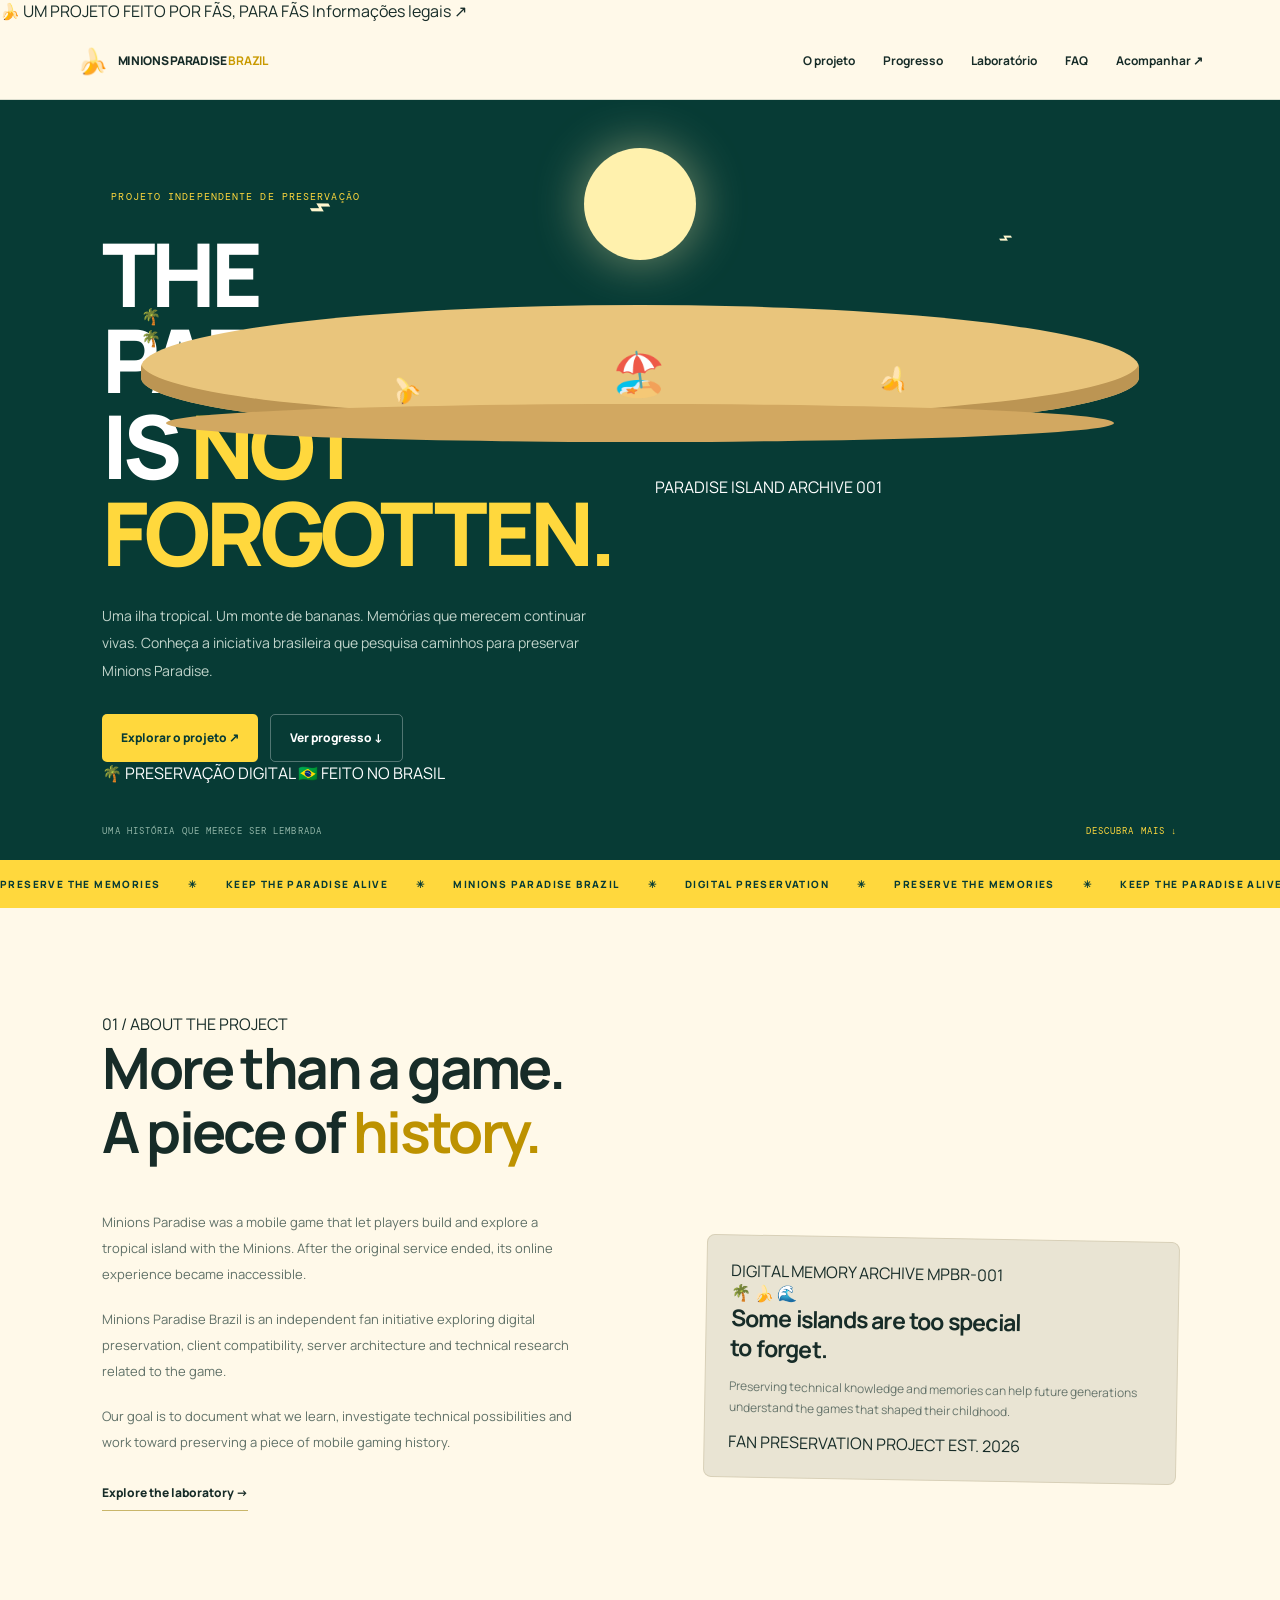
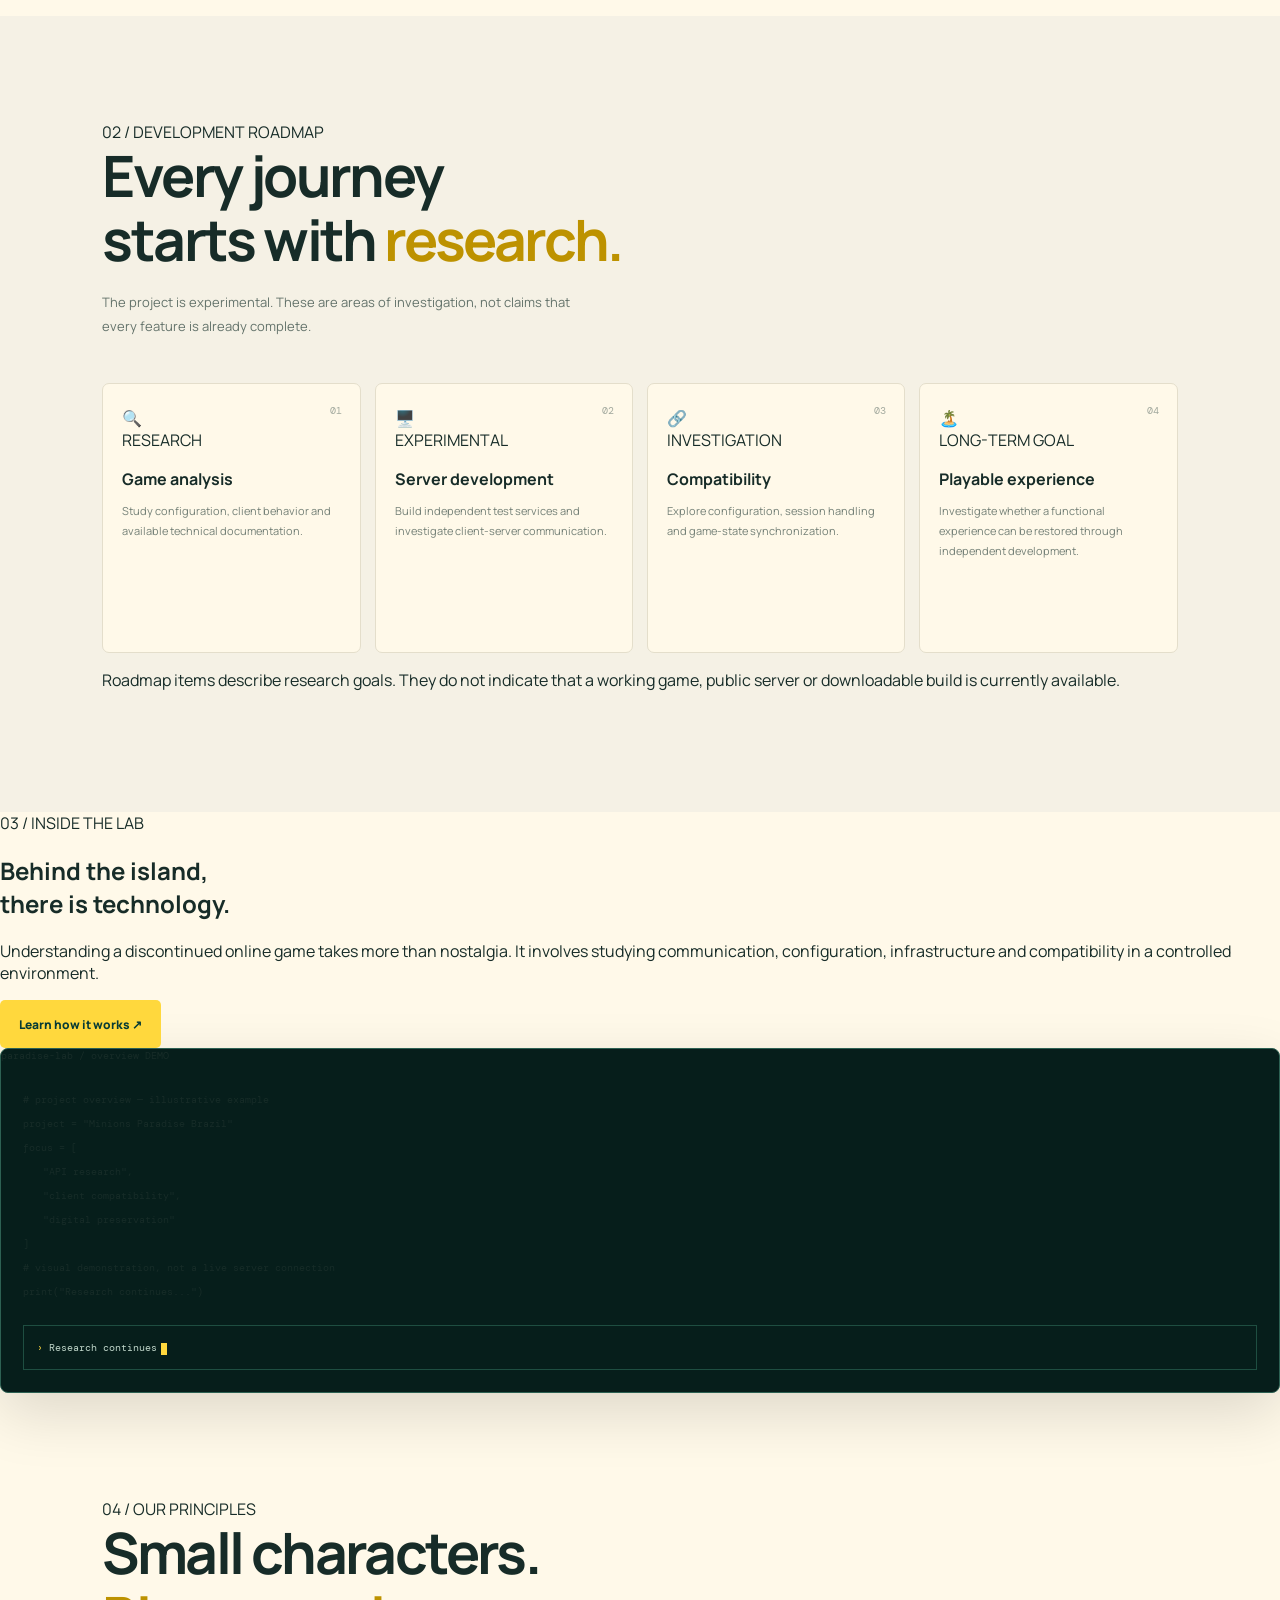
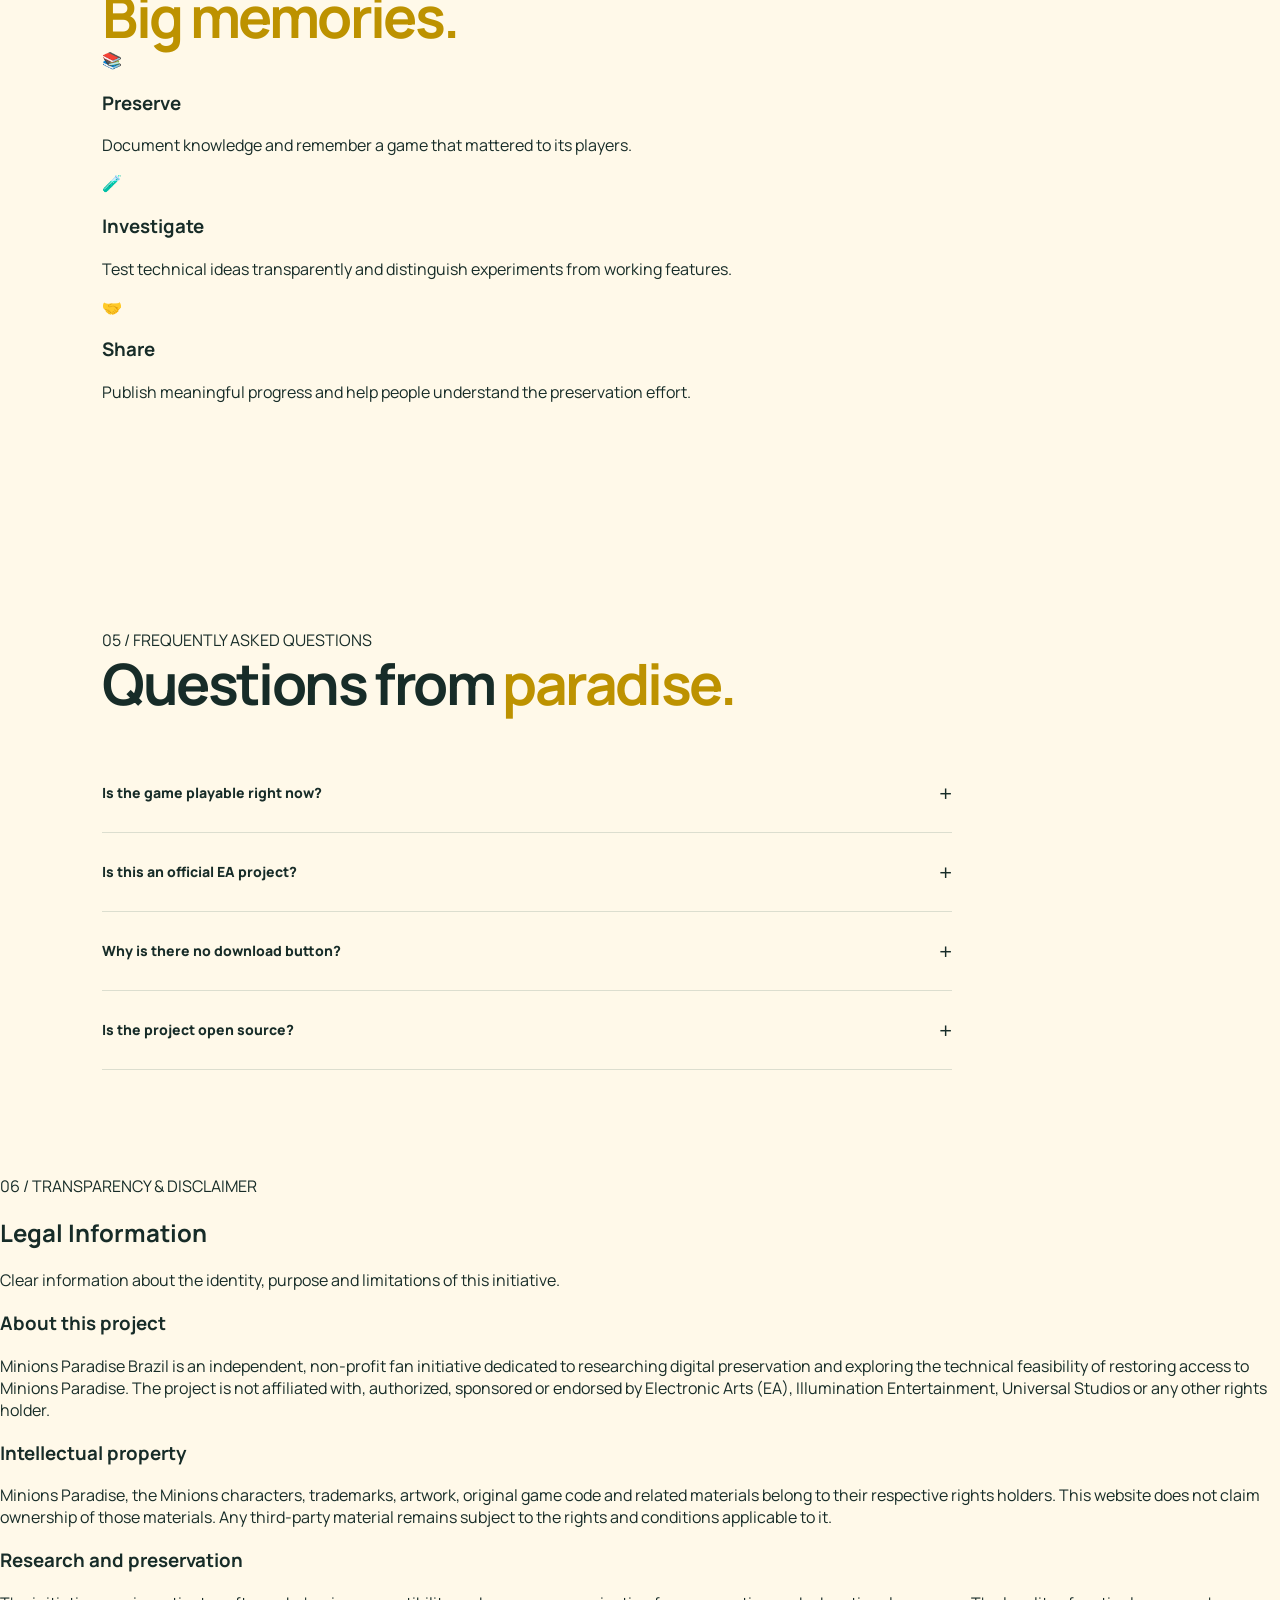
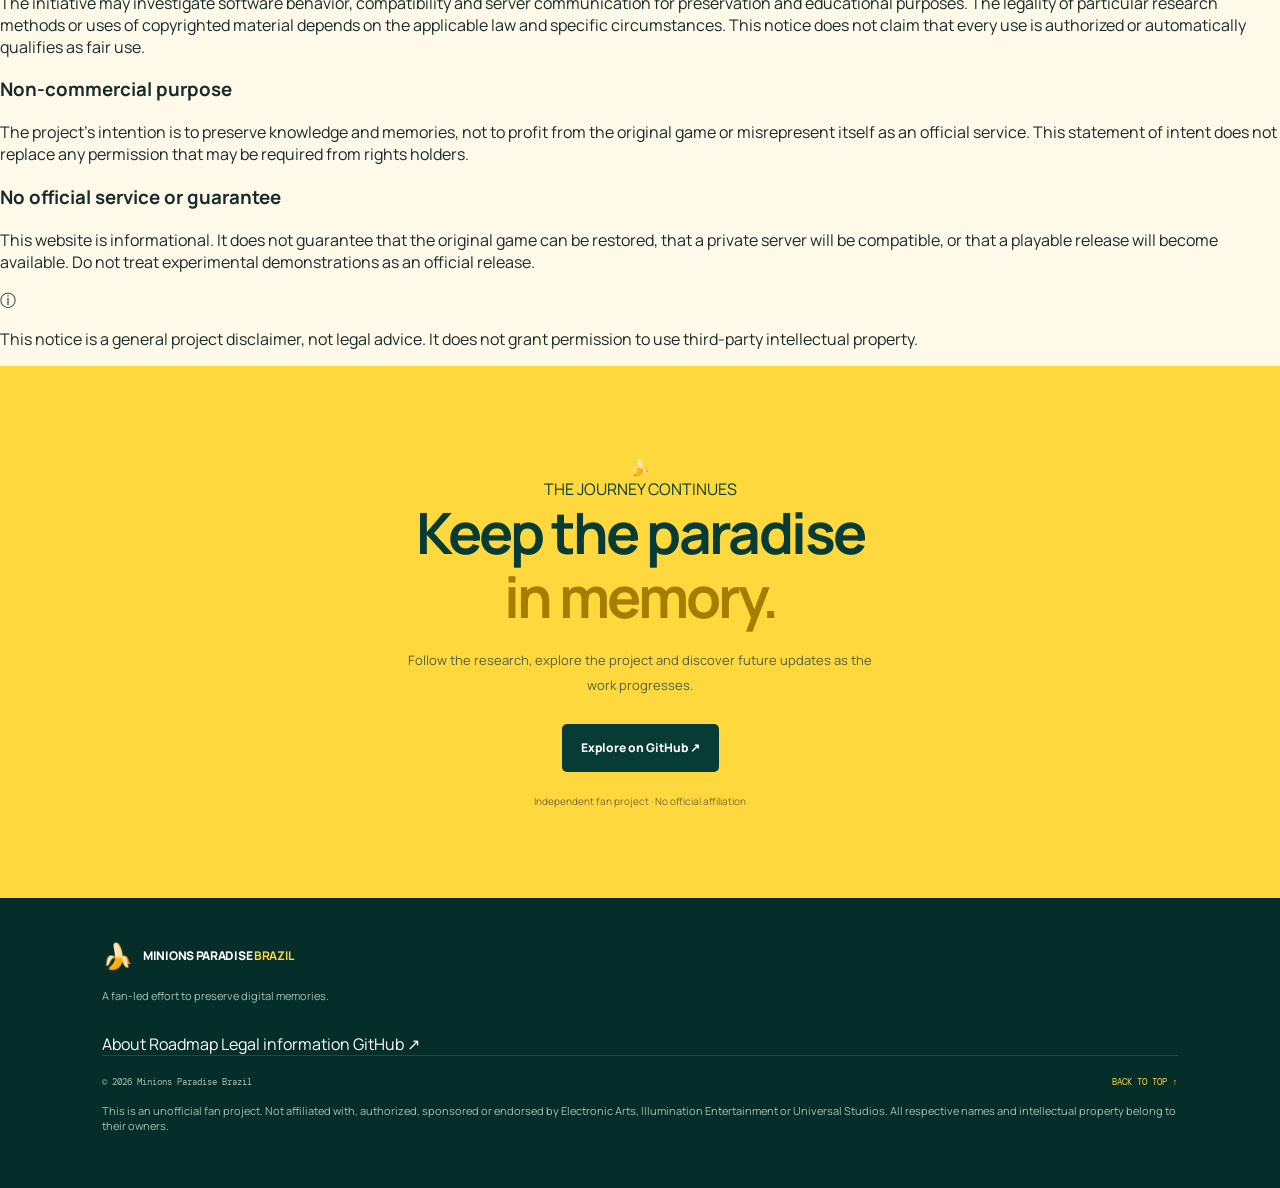
==== commit 2ce27913: "Update index.html" ====
--- a/page/index.html
+++ b/page/index.html
@@ -3,21 +3,21 @@
 <html lang="pt-BR">
 <head>
   <meta charset="UTF-8">
-  <meta name="viewport" content="width=device-width, initial-scale=1.0">
+  <meta name="viewport" content="width=device-width, initial-scale=1">
   <meta name="theme-color" content="#073b35">
-  <meta name="description" content="Minions Paradise Brazil — projeto independente de preservação, pesquisa e revival de Minions Paradise.">
-  <title>Minions Paradise Brazil | O paraíso continua</title>
-  <link rel="stylesheet" href="style.css">
-  <script src="script.js" defer></script>
+  <meta name="description" content="Minions Paradise Brazil — iniciativa independente de fãs dedicada à preservação digital e à pesquisa sobre Minions Paradise.">
+  <title>Minions Paradise Brazil — O paraíso continua</title>
+  <link rel="stylesheet" href="./style.css">
+  <script src="./script.js" defer></script>
 </head>
 <body>
-  <div class="announcement">
-    🍌 Um paraíso que merece ser lembrado.
-    <a href="#projeto">Conheça o projeto ↗</a>
+  <div class="topbar">
+    <span>🍌 UM PROJETO FEITO POR FÃS, PARA FÃS</span>
+    <a href="#legal">Informações legais ↗</a>
   </div>
 
   <header class="header">
-    <a class="brand" href="#inicio" aria-label="Minions Paradise Brazil, início">
+    <a href="#home" class="brand">
       <span class="brand-icon">🍌</span>
       <span>MINIONS PARADISE <b>BRAZIL</b></span>
     </a>
@@ -26,270 +26,406 @@
       aria-label="Abrir menu" aria-expanded="false">☰</button>
 
     <nav class="nav" id="nav">
-      <a href="#projeto">O projeto</a>
-      <a href="#progresso">Progresso</a>
-      <a href="#laboratorio">Laboratório</a>
-      <a href="#equipe">Equipe</a>
-      <a class="nav-cta" href="#acompanhar">Acompanhar ↗</a>
+      <a href="#about">O projeto</a>
+      <a href="#progress">Progresso</a>
+      <a href="#laboratory">Laboratório</a>
+      <a href="#faq">FAQ</a>
+      <a class="nav-button" href="#follow">Acompanhar ↗</a>
     </nav>
   </header>
 
   <main>
-    <section class="hero" id="inicio">
-      <div class="hero-glow"></div>
+    <section class="hero" id="home">
       <div class="hero-content">
-        <div class="eyebrow"><span class="pulse"></span> PROJETO INDEPENDENTE DE FÃS</div>
-        <h1>O PARAÍSO<br>AINDA <span>VIVE.</span></h1>
+        <div class="eyebrow">
+          <span class="status-dot"></span>
+          PROJETO INDEPENDENTE DE PRESERVAÇÃO
+        </div>
+
+        <h1>THE PARADISE<br>IS <span>NOT FORGOTTEN.</span></h1>
+
         <p class="hero-description">
-          Uma ilha, muitas bananas e memórias que não queremos perder.
-          Estamos explorando caminhos para preservar e recuperar a
-          experiência de Minions Paradise.
+          Uma ilha tropical. Um monte de bananas. Memórias que merecem
+          continuar vivas. Conheça a iniciativa brasileira que pesquisa
+          caminhos para preservar Minions Paradise.
         </p>
+
         <div class="hero-actions">
-          <a class="button button-yellow" href="#projeto">Explorar o projeto <span>↗</span></a>
-          <a class="button button-outline" href="#progresso">Ver progresso ↓</a>
-        </div>
-        <div class="hero-note">
-          <span>🌴</span> Pesquisa, desenvolvimento e nostalgia.
-        </div>
-      </div>
-
-      <div class="island-card" aria-label="Ilustração tropical da ilha">
+          <a class="button button-yellow" href="#about">Explorar o projeto ↗</a>
+          <a class="button button-outline" href="#progress">Ver progresso ↓</a>
+        </div>
+
+        <div class="hero-meta">
+          <span>🌴 PRESERVAÇÃO DIGITAL</span>
+          <span>🇧🇷 FEITO NO BRASIL</span>
+        </div>
+      </div>
+
+      <div class="island-art" aria-label="Ilustração de uma ilha tropical">
         <div class="sun"></div>
+        <div class="cloud cloud-one"></div>
+        <div class="cloud cloud-two"></div>
         <div class="bird bird-one">⌁</div>
         <div class="bird bird-two">⌁</div>
+
         <div class="island">
-          <div class="island-palm palm-left">
-            <span class="palm-leaves">✳</span><span class="palm-trunk"></span>
-          </div>
-          <div class="island-palm palm-right">
-            <span class="palm-leaves">✳</span><span class="palm-trunk"></span>
-          </div>
-          <div class="hut">🏝️</div>
+          <div class="palm palm-one"><span>🌴</span></div>
+          <div class="palm palm-two"><span>🌴</span></div>
+          <div class="hut">🏖️</div>
           <div class="banana banana-one">🍌</div>
           <div class="banana banana-two">🍌</div>
         </div>
-        <div class="ocean ocean-one"></div>
-        <div class="ocean ocean-two"></div>
-        <div class="island-caption">
-          <span class="caption-dot"></span>
-          <span>DESTINO: ILHA PARADISE</span>
-          <span>001</span>
+
+        <div class="wave wave-one"></div>
+        <div class="wave wave-two"></div>
+
+        <div class="art-label">
+          <span class="status-dot"></span>
+          PARADISE ISLAND
+          <span>ARCHIVE 001</span>
         </div>
       </div>
 
       <div class="hero-bottom">
-        <span>FEITO COM NOSTALGIA NO BRASIL 🇧🇷</span>
-        <a href="#projeto">DESCUBRA A INICIATIVA ↓</a>
-      </div>
-    </section>
-
-    <section class="ticker" aria-label="Temas do projeto">
+        <span>UMA HISTÓRIA QUE MERECE SER LEMBRADA</span>
+        <a href="#about">DESCUBRA MAIS ↓</a>
+      </div>
+    </section>
+
+    <div class="ticker">
       <div class="ticker-track">
-        <span>PRESERVAÇÃO DIGITAL</span> ✳
-        <span>MEMÓRIAS DE UMA ILHA</span> ✳
-        <span>TECNOLOGIA E PESQUISA</span> ✳
-        <span>UM PARAÍSO PARA RECORDAR</span> ✳
-        <span>PRESERVAÇÃO DIGITAL</span> ✳
-        <span>MEMÓRIAS DE UMA ILHA</span> ✳
-        <span>TECNOLOGIA E PESQUISA</span> ✳
-        <span>UM PARAÍSO PARA RECORDAR</span> ✳
-      </div>
-    </section>
-
-    <section class="section about" id="projeto">
+        <span>PRESERVE THE MEMORIES</span> ✳
+        <span>KEEP THE PARADISE ALIVE</span> ✳
+        <span>MINIONS PARADISE BRAZIL</span> ✳
+        <span>DIGITAL PRESERVATION</span> ✳
+        <span>PRESERVE THE MEMORIES</span> ✳
+        <span>KEEP THE PARADISE ALIVE</span> ✳
+        <span>MINIONS PARADISE BRAZIL</span> ✳
+        <span>DIGITAL PRESERVATION</span> ✳
+      </div>
+    </div>
+
+    <section class="section" id="about">
       <div class="section-heading">
-        <span class="section-tag">01 / SOBRE O PROJETO</span>
-        <h2>Não é só um jogo.<br>É uma <span>memória.</span></h2>
+        <span class="section-label">01 / ABOUT THE PROJECT</span>
+        <h2>More than a game.<br>A piece of <span>history.</span></h2>
       </div>
 
       <div class="about-grid">
         <div class="about-copy">
           <p>
-            Minions Paradise marcou uma época para quem gostava de construir
-            uma ilha tropical, descobrir atividades e acompanhar os Minions.
-            Com o encerramento do serviço original, essa experiência ficou
-            inacessível da forma como foi criada.
-          </p>
-          <p>
-            O Minions Paradise Brazil nasceu da vontade de estudar como
-            preservar essa experiência, pesquisar a comunicação do jogo e
-            desenvolver uma infraestrutura independente para testes.
-          </p>
-          <a class="text-link" href="#laboratorio">Conheça o laboratório <span>→</span></a>
+            Minions Paradise was a mobile game that let players build and
+            explore a tropical island with the Minions. After the original
+            service ended, its online experience became inaccessible.
+          </p>
+
+          <p>
+            Minions Paradise Brazil is an independent fan initiative exploring
+            digital preservation, client compatibility, server architecture
+            and technical research related to the game.
+          </p>
+
+          <p>
+            Our goal is to document what we learn, investigate technical
+            possibilities and work toward preserving a piece of mobile gaming
+            history.
+          </p>
+
+          <a href="#laboratory" class="text-link">Explore the laboratory →</a>
         </div>
 
         <div class="memory-card">
-          <div class="memory-top"><span>ARQUIVO DE MEMÓRIAS</span><span>MP.BR_001</span></div>
-          <div class="memory-emoji">🌴 🍌 🌊</div>
-          <h3>Uma ilha que ficou na história.</h3>
-          <p>Preservar o conhecimento também é uma forma de manter viva uma lembrança.</p>
-          <div class="memory-footer"><span>REGISTRO DIGITAL</span><span>BRASIL · 2026</span></div>
-        </div>
-      </div>
-    </section>
-
-    <section class="section progress-section" id="progresso">
+          <div class="memory-card-top">
+            <span>DIGITAL MEMORY ARCHIVE</span>
+            <span>MPBR-001</span>
+          </div>
+
+          <div class="memory-illustration">🌴 🍌 🌊</div>
+
+          <h3>Some islands are too special to forget.</h3>
+
+          <p>
+            Preserving technical knowledge and memories can help future
+            generations understand the games that shaped their childhood.
+          </p>
+
+          <div class="memory-card-bottom">
+            <span>FAN PRESERVATION PROJECT</span>
+            <span>EST. 2026</span>
+          </div>
+        </div>
+      </div>
+    </section>
+
+    <section class="section progress-section" id="progress">
       <div class="section-heading">
-        <span class="section-tag">02 / DIÁRIO DE DESENVOLVIMENTO</span>
-        <h2>Construindo o caminho<br>de <span>volta à ilha.</span></h2>
-        <p class="section-intro">O revival é um processo experimental. Cada etapa precisa ser investigada, implementada e testada.</p>
+        <span class="section-label">02 / DEVELOPMENT ROADMAP</span>
+        <h2>Every journey<br>starts with <span>research.</span></h2>
+        <p class="section-intro">
+          The project is experimental. These are areas of investigation,
+          not claims that every feature is already complete.
+        </p>
       </div>
 
       <div class="progress-grid">
         <article class="progress-card">
           <span class="card-number">01</span>
-          <div class="progress-icon">🔎</div>
-          <span class="status status-research">PESQUISA</span>
-          <h3>Análise do jogo</h3>
-          <p>Investigar arquivos, configurações e protocolos para entender como o cliente se comunica.</p>
+          <div class="card-icon">🔍</div>
+          <span class="badge badge-research">RESEARCH</span>
+          <h3>Game analysis</h3>
+          <p>Study configuration, client behavior and available technical documentation.</p>
         </article>
 
         <article class="progress-card">
           <span class="card-number">02</span>
-          <div class="progress-icon">🖥️</div>
-          <span class="status status-lab">EXPERIMENTAL</span>
-          <h3>Servidor próprio</h3>
-          <p>Desenvolver endpoints de teste e estudar o fluxo de conexão do cliente.</p>
+          <div class="card-icon">🖥️</div>
+          <span class="badge badge-testing">EXPERIMENTAL</span>
+          <h3>Server development</h3>
+          <p>Build independent test services and investigate client-server communication.</p>
         </article>
 
         <article class="progress-card">
           <span class="card-number">03</span>
-          <div class="progress-icon">🔗</div>
-          <span class="status status-planned">EM INVESTIGAÇÃO</span>
-          <h3>Compatibilidade</h3>
-          <p>Investigar carregamento, configuração, sessão e sincronização de dados.</p>
+          <div class="card-icon">🔗</div>
+          <span class="badge badge-planned">INVESTIGATION</span>
+          <h3>Compatibility</h3>
+          <p>Explore configuration, session handling and game-state synchronization.</p>
         </article>
 
         <article class="progress-card">
           <span class="card-number">04</span>
-          <div class="progress-icon">🏝️</div>
-          <span class="status status-planned">OBJETIVO</span>
-          <h3>Experiência jogável</h3>
-          <p>Trabalhar para chegar a uma demonstração funcional, conforme a viabilidade técnica.</p>
-        </article>
-      </div>
-      <p class="small-disclaimer">Os cartões descrevem as áreas do projeto, não uma certificação de que todas as etapas estejam concluídas.</p>
-    </section>
-
-    <section class="lab-section" id="laboratorio">
-      <div class="lab-inner">
-        <div class="lab-copy">
-          <span class="section-tag">03 / POR DENTRO DO LABORATÓRIO</span>
-          <h2>Por trás da ilha,<br>existe <span>tecnologia.</span></h2>
-          <p>O trabalho envolve análise técnica, desenvolvimento de serviços e testes de compatibilidade em ambiente controlado.</p>
-          <a class="button button-yellow" href="#faq">Entender o trabalho ↗</a>
+          <div class="card-icon">🏝️</div>
+          <span class="badge badge-planned">LONG-TERM GOAL</span>
+          <h3>Playable experience</h3>
+          <p>Investigate whether a functional experience can be restored through independent development.</p>
+        </article>
+      </div>
+
+      <p class="footnote">
+        Roadmap items describe research goals. They do not indicate that a
+        working game, public server or downloadable build is currently available.
+      </p>
+    </section>
+
+    <section class="laboratory-section" id="laboratory">
+      <div class="laboratory-grid">
+        <div class="laboratory-copy">
+          <span class="section-label">03 / INSIDE THE LAB</span>
+          <h2>Behind the island,<br>there is <span>technology.</span></h2>
+          <p>
+            Understanding a discontinued online game takes more than nostalgia.
+            It involves studying communication, configuration, infrastructure
+            and compatibility in a controlled environment.
+          </p>
+          <a href="#faq" class="button button-yellow">Learn how it works ↗</a>
         </div>
 
         <div class="terminal">
-          <div class="terminal-bar">
-            <div class="terminal-dots"><i></i><i></i><i></i></div>
-            <span>paradise-lab / console</span>
-            <span class="terminal-lock">LOCAL</span>
+          <div class="terminal-header">
+            <div class="terminal-lights"><i></i><i></i><i></i></div>
+            <span>paradise-lab / overview</span>
+            <span class="terminal-tag">DEMO</span>
           </div>
+
           <div class="terminal-body">
-            <p class="terminal-comment"># ambiente demonstrativo do projeto</p>
-            <p><span class="terminal-green">project</span> = <span class="terminal-yellow">"Minions Paradise Brazil"</span></p>
-            <p><span class="terminal-green">focus</span> = [</p>
-            <p class="indent"><span class="terminal-yellow">"API e serviços"</span>,</p>
-            <p class="indent"><span class="terminal-yellow">"configuração do cliente"</span>,</p>
-            <p class="indent"><span class="terminal-yellow">"compatibilidade"</span></p>
+            <p class="comment"># project overview — illustrative example</p>
+            <p><span class="green">project</span> = <span class="yellow">"Minions Paradise Brazil"</span></p>
+            <p><span class="green">focus</span> = [</p>
+            <p class="indent"><span class="yellow">"API research"</span>,</p>
+            <p class="indent"><span class="yellow">"client compatibility"</span>,</p>
+            <p class="indent"><span class="yellow">"digital preservation"</span></p>
             <p>]</p>
-            <p class="terminal-comment"># estado ilustrativo, não é uma conexão ao servidor</p>
-            <p><span class="terminal-green">print</span>(<span class="terminal-yellow">"Pesquisa em andamento..."</span>)</p>
-            <div class="terminal-output"><span>›</span> Pesquisa em andamento<span class="cursor"></span></div>
+            <p class="comment"># visual demonstration, not a live server connection</p>
+            <p><span class="green">print</span>(<span class="yellow">"Research continues..."</span>)</p>
+            <div class="terminal-output">
+              <span>›</span> Research continues<span class="cursor"></span>
+            </div>
           </div>
         </div>
       </div>
     </section>
 
-    <section class="section values-section">
+    <section class="section principles-section">
       <div class="section-heading">
-        <span class="section-tag">04 / NOSSOS PRINCÍPIOS</span>
-        <h2>Pequenos Minions.<br><span>Grandes objetivos.</span></h2>
-      </div>
-      <div class="values-grid">
-        <article class="value-item">
+        <span class="section-label">04 / OUR PRINCIPLES</span>
+        <h2>Small characters.<br><span>Big memories.</span></h2>
+      </div>
+
+      <div class="principles-grid">
+        <article class="principle">
           <span>📚</span>
-          <h3>Preservar</h3>
-          <p>Registrar conhecimento técnico e a história de um jogo que marcou jogadores.</p>
-        </article>
-        <article class="value-item">
+          <h3>Preserve</h3>
+          <p>Document knowledge and remember a game that mattered to its players.</p>
+        </article>
+
+        <article class="principle">
           <span>🧪</span>
-          <h3>Experimentar</h3>
-          <p>Testar hipóteses com transparência, sem confundir protótipos com recursos prontos.</p>
-        </article>
-        <article class="value-item">
+          <h3>Investigate</h3>
+          <p>Test technical ideas transparently and distinguish experiments from working features.</p>
+        </article>
+
+        <article class="principle">
           <span>🤝</span>
-          <h3>Compartilhar</h3>
-          <p>Documentar o desenvolvimento e compartilhar novidades verificadas.</p>
-        </article>
-      </div>
-    </section>
-
-    <section class="team-section" id="equipe">
-      <div class="team-inner">
-        <div>
-          <span class="section-tag">05 / QUEM FAZ ACONTECER</span>
-          <h2>Uma ideia movida<br>pela <span>comunidade.</span></h2>
-        </div>
-        <div class="team-card">
-          <div class="team-avatar">🍌</div>
-          <div>
-            <span class="team-label">CRIADOR DO PROJETO</span>
-            <h3>Minions Paradise Brazil</h3>
-            <p>Um projeto independente, feito por fã, com foco em pesquisa, desenvolvimento e preservação digital.</p>
-          </div>
-        </div>
-      </div>
-    </section>
-
-    <section class="section faq-section" id="faq">
+          <h3>Share</h3>
+          <p>Publish meaningful progress and help people understand the preservation effort.</p>
+        </article>
+      </div>
+    </section>
+
+    <section class="faq-section section" id="faq">
       <div class="section-heading">
-        <span class="section-tag">06 / PERGUNTAS FREQUENTES</span>
-        <h2>Dúvidas da <span>ilha.</span></h2>
+        <span class="section-label">05 / FREQUENTLY ASKED QUESTIONS</span>
+        <h2>Questions from <span>paradise.</span></h2>
       </div>
 
       <div class="faq-list">
         <details>
-          <summary>O jogo já pode ser jogado? <span>+</span></summary>
-          <p>Este site não anuncia uma versão jogável. O desenvolvimento é experimental e depende da resolução de questões técnicas.</p>
+          <summary>Is the game playable right now?<span>+</span></summary>
+          <p>
+            This website does not announce a playable release. Research and
+            compatibility work are experimental, and a working experience
+            depends on resolving technical challenges.
+          </p>
         </details>
+
         <details>
-          <summary>O projeto é oficial da EA? <span>+</span></summary>
-          <p>Não. É uma iniciativa independente de fãs, sem vínculo, patrocínio ou aprovação da Electronic Arts ou dos titulares de Minions.</p>
+          <summary>Is this an official EA project?<span>+</span></summary>
+          <p>
+            No. Minions Paradise Brazil is an independent fan initiative.
+            It is not affiliated with, authorized, sponsored or endorsed by
+            Electronic Arts, Illumination or Universal.
+          </p>
         </details>
+
         <details>
-          <summary>Por que não existe um botão de download? <span>+</span></summary>
-          <p>Não há um pacote autorizado anunciado aqui. A seção de downloads só deverá ser adicionada quando houver material apropriado e seguro para disponibilizar.</p>
+          <summary>Why is there no download button?<span>+</span></summary>
+          <p>
+            No authorized release is announced on this website. We will only
+            publish downloads when there is appropriate material that can
+            responsibly and lawfully be distributed.
+          </p>
         </details>
+
         <details>
-          <summary>Como posso acompanhar as novidades? <span>+</span></summary>
-          <p>Acompanhe o repositório do projeto no GitHub. As novidades serão publicadas quando houver avanços que possam ser confirmados.</p>
+          <summary>Is the project open source?<span>+</span></summary>
+          <p>
+            The website code can be shared independently. The game's original
+            code, artwork and other proprietary assets are separate and are
+            not automatically open source.
+          </p>
         </details>
       </div>
     </section>
 
-    <section class="final-cta" id="acompanhar">
-      <div class="cta-banana">🍌</div>
-      <span class="section-tag">NOS VEMOS NA ILHA?</span>
-      <h2>O próximo capítulo<br>começa <span>aqui.</span></h2>
-      <p>Acompanhe a evolução de um projeto feito para manter viva uma memória dos games.</p>
-      <a class="button button-dark" id="github-link" href="https://github.com/thurdripii" target="_blank" rel="noopener noreferrer">
-        Acompanhar no GitHub ↗
+    <section class="legal-section" id="legal">
+      <div class="legal-inner">
+        <div class="legal-heading">
+          <span class="section-label">06 / TRANSPARENCY & DISCLAIMER</span>
+          <h2>Legal <span>Information</span></h2>
+          <p>Clear information about the identity, purpose and limitations of this initiative.</p>
+        </div>
+
+        <div class="legal-content">
+          <h3>About this project</h3>
+          <p>
+            Minions Paradise Brazil is an independent, non-profit fan initiative
+            dedicated to researching digital preservation and exploring the
+            technical feasibility of restoring access to Minions Paradise.
+            The project is not affiliated with, authorized, sponsored or
+            endorsed by Electronic Arts (EA), Illumination Entertainment,
+            Universal Studios or any other rights holder.
+          </p>
+
+          <h3>Intellectual property</h3>
+          <p>
+            Minions Paradise, the Minions characters, trademarks, artwork,
+            original game code and related materials belong to their respective
+            rights holders. This website does not claim ownership of those
+            materials. Any third-party material remains subject to the rights
+            and conditions applicable to it.
+          </p>
+
+          <h3>Research and preservation</h3>
+          <p>
+            The initiative may investigate software behavior, compatibility
+            and server communication for preservation and educational purposes.
+            The legality of particular research methods or uses of copyrighted
+            material depends on the applicable law and specific circumstances.
+            This notice does not claim that every use is authorized or
+            automatically qualifies as fair use.
+          </p>
+
+          <h3>Non-commercial purpose</h3>
+          <p>
+            The project's intention is to preserve knowledge and memories,
+            not to profit from the original game or misrepresent itself as
+            an official service. This statement of intent does not replace
+            any permission that may be required from rights holders.
+          </p>
+
+          <h3>No official service or guarantee</h3>
+          <p>
+            This website is informational. It does not guarantee that the
+            original game can be restored, that a private server will be
+            compatible, or that a playable release will become available.
+            Do not treat experimental demonstrations as an official release.
+          </p>
+
+          <div class="legal-note">
+            <span>ⓘ</span>
+            <p>
+              This notice is a general project disclaimer, not legal advice.
+              It does not grant permission to use third-party intellectual
+              property.
+            </p>
+          </div>
+        </div>
+      </div>
+    </section>
+
+    <section class="final-cta" id="follow">
+      <div class="cta-icon">🍌</div>
+      <span class="section-label">THE JOURNEY CONTINUES</span>
+      <h2>Keep the paradise<br><span>in memory.</span></h2>
+      <p>
+        Follow the research, explore the project and discover future updates
+        as the work progresses.
+      </p>
+      <a class="button button-dark"
+        href="https://github.com/thurdripii"
+        target="_blank" rel="noopener noreferrer">
+        Explore on GitHub ↗
       </a>
-      <small>O progresso é gradual. Obrigado por fazer parte dessa história.</small>
+      <small>Independent fan project · No official affiliation</small>
     </section>
   </main>
 
   <footer class="footer">
-    <a class="brand footer-brand" href="#inicio"><span class="brand-icon">🍌</span><span>MINIONS PARADISE <b>BRAZIL</b></span></a>
-    <p>Uma iniciativa independente de preservação digital.</p>
+    <a href="#home" class="brand footer-brand">
+      <span class="brand-icon">🍌</span>
+      <span>MINIONS PARADISE <b>BRAZIL</b></span>
+    </a>
+
+    <p>A fan-led effort to preserve digital memories.</p>
+
+    <div class="footer-links">
+      <a href="#about">About</a>
+      <a href="#progress">Roadmap</a>
+      <a href="#legal">Legal information</a>
+      <a href="https://github.com/thurdripii" target="_blank" rel="noopener noreferrer">GitHub ↗</a>
+    </div>
+
     <div class="footer-bottom">
       <span>© <span id="year"></span> Minions Paradise Brazil</span>
-      <a href="#inicio">VOLTAR AO TOPO ↑</a>
+      <a href="#home">BACK TO TOP ↑</a>
     </div>
-    <p class="legal">Projeto de fãs não oficial. Não afiliado à EA, à Illumination ou à Universal. Minions Paradise e os personagens relacionados pertencem aos respectivos titulares.</p>
+
+    <p class="footer-legal">
+      This is an unofficial fan project. Not affiliated with, authorized,
+      sponsored or endorsed by Electronic Arts, Illumination Entertainment
+      or Universal Studios. All respective names and intellectual property
+      belong to their owners.
+    </p>
   </footer>
 </body>
 </html>
--- a/page/style.css
+++ b/page/style.css
@@ -1,999 +1,273 @@
 
-@import url('https://fonts.googleapis.com/css2?family=Nunito:wght@400;500;600;700;800;900;1000&display=swap');
+@import url('https://fonts.googleapis.com/css2?family=DM+Mono:wght@400;500&family=Manrope:wght@400;500;600;700;800&display=swap');
 
 :root {
-  --yellow: #ffcf24;
-  --yellow-light: #ffe985;
-  --blue: #168cc7;
-  --blue-dark: #102c43;
-  --green: #4caa73;
-  --pink: #ffb5bf;
-  --cream: #fffaf0;
-  --text: #183044;
-  --muted: #687985;
-  --white: #ffffff;
-  --radius: 24px;
-  --shadow: 0 14px 40px rgba(16, 44, 67, .09);
-}
-
-* {
-  box-sizing: border-box;
-  margin: 0;
-  padding: 0;
-}
-
-html {
-  scroll-behavior: smooth;
-  scroll-padding-top: 90px;
-}
-
-body {
-  font-family: 'Nunito', sans-serif;
-  background: var(--cream);
-  color: var(--text);
-  line-height: 1.65;
-}
-
-a {
-  color: inherit;
-  text-decoration: none;
-}
-
-button {
-  font: inherit;
-}
-
-button:disabled {
-  cursor: not-allowed;
-  opacity: .65;
-}
+  --green: #073b35;
+  --green-dark: #052d29;
+  --green-light: #12574c;
+  --yellow: #ffd83d;
+  --cream: #fff9e9;
+  --paper: #f5f1e5;
+  --ink: #172c28;
+  --muted: #64736b;
+  --line: rgba(7, 59, 53, .14);
+  --mono: 'DM Mono', monospace;
+  --sans: 'Manrope', sans-serif;
+}
+
+* { box-sizing: border-box; }
+html { scroll-behavior: smooth; scroll-padding-top: 90px; }
+body { margin: 0; font-family: var(--sans); color: var(--ink); background: var(--cream); }
+a { color: inherit; text-decoration: none; }
+button { font: inherit; }
+::selection { background: var(--yellow); color: var(--green); }
+
+.announcement {
+  padding: 10px 5%;
+  background: var(--yellow);
+  color: var(--green);
+  display: flex;
+  justify-content: center;
+  gap: 12px;
+  flex-wrap: wrap;
+  font-size: 12px;
+  font-weight: 800;
+}
+.announcement a { text-decoration: underline; text-underline-offset: 3px; }
 
 .header {
-  min-height: 82px;
-  padding: 15px 6%;
+  min-height: 78px;
+  padding: 0 6%;
   display: flex;
   align-items: center;
   justify-content: space-between;
   gap: 24px;
-  background: rgba(255, 250, 240, .96);
-  border-bottom: 1px solid rgba(16, 44, 67, .07);
+  background: var(--cream);
   position: sticky;
   top: 0;
-  z-index: 100;
-  backdrop-filter: blur(12px);
-}
-
-.logo {
-  display: inline-flex;
-  align-items: center;
-  gap: 10px;
-  font-size: 15px;
-  line-height: 1.15;
-  font-weight: 900;
-  letter-spacing: -.5px;
-}
-
-.logo-icon {
-  font-size: 34px;
-}
-
-.logo b {
-  color: #dca900;
-}
-
-.logo small {
-  display: block;
-  font-size: 10px;
-  letter-spacing: 4px;
-  margin-top: 4px;
-}
-
-.nav {
-  display: flex;
-  gap: 28px;
-  align-items: center;
-}
-
-.nav a {
-  font-size: 13px;
-  font-weight: 800;
-  transition: color .2s;
-}
-
-.nav a:hover {
-  color: #bd8b00;
-}
-
-.header-button {
-  background: var(--blue-dark);
-  color: white;
-  border-radius: 100px;
-  padding: 11px 20px;
-  font-weight: 800;
-  font-size: 13px;
-}
-
-.menu-toggle {
-  display: none;
-  border: 0;
-  background: transparent;
-  font-size: 27px;
-  cursor: pointer;
-  color: var(--text);
-}
+  z-index: 10;
+  border-bottom: 1px solid var(--line);
+}
+.brand { display: inline-flex; align-items: center; gap: 10px; font-size: 12px; letter-spacing: -.3px; font-weight: 800; }
+.brand b { color: #c99a00; }
+.brand-icon { font-size: 25px; }
+.nav { display: flex; align-items: center; gap: 28px; font-size: 12px; font-weight: 700; }
+.nav a:not(.nav-cta) { transition: color .2s; }
+.nav a:not(.nav-cta):hover { color: #b78c00; }
+.nav-cta { background: var(--green); color: white; padding: 13px 17px; border-radius: 5px; }
+.menu-toggle { display: none; border: 0; background: none; font-size: 27px; color: var(--green); cursor: pointer; }
 
 .hero {
-  min-height: 610px;
-  padding: 80px 8% 30px;
-  background: var(--yellow);
+  min-height: 650px;
   position: relative;
   overflow: hidden;
+  background: var(--green);
+  color: white;
+  padding: 90px 8% 76px;
   display: grid;
   grid-template-columns: 1fr 1fr;
   align-items: center;
-  gap: 20px;
-}
-
-.hero-content {
-  max-width: 600px;
-  position: relative;
-  z-index: 3;
-  padding-bottom: 40px;
-}
-
-.eyebrow {
-  display: inline-block;
-  font-size: 11px;
-  letter-spacing: 2px;
-  font-weight: 1000;
-  color: #725500;
-  margin-bottom: 16px;
-}
-
-.hero h1 {
-  font-size: clamp(44px, 6.2vw, 82px);
-  line-height: .99;
-  letter-spacing: -4px;
-  font-weight: 1000;
-}
-
-.hero h1 span {
-  color: #fffaf0;
-  text-shadow: 2px 3px 0 rgba(16, 44, 67, .09);
-}
-
-.hero-content > p {
-  max-width: 480px;
-  font-size: 16px;
-  color: #51440e;
-  margin-top: 24px;
-}
-
-.hero-actions {
-  display: flex;
-  gap: 12px;
-  flex-wrap: wrap;
-  margin-top: 28px;
-}
-
-.button {
-  display: inline-flex;
-  justify-content: center;
-  align-items: center;
-  border-radius: 100px;
-  padding: 13px 23px;
-  font-weight: 900;
-  font-size: 13px;
-  border: 2px solid transparent;
-  cursor: pointer;
-  transition: transform .2s, box-shadow .2s;
-}
-
-.button:hover:not(:disabled) {
-  transform: translateY(-3px);
-  box-shadow: 0 8px 18px rgba(16, 44, 67, .15);
-}
-
-.button-dark {
-  background: var(--blue-dark);
-  color: white;
-}
-
-.button-outline {
-  border-color: rgba(16, 44, 67, .35);
-  color: var(--blue-dark);
-}
-
-.hero-note {
-  display: flex;
-  align-items: center;
-  gap: 9px;
-  margin-top: 25px;
-  font-size: 12px;
-  font-weight: 800;
-  color: #594d1b;
-}
-
-.status-dot,
-.server-indicator {
-  width: 9px;
-  height: 9px;
+  gap: 30px;
+}
+.hero-glow {
+  position: absolute;
+  width: 650px;
+  height: 650px;
   border-radius: 50%;
-  background: #df8a12;
-  flex-shrink: 0;
-}
-
-.island-art {
-  height: 410px;
-  position: relative;
-  overflow: hidden;
-  border-radius: 48% 48% 28% 28%;
-  background: linear-gradient(#8bdff2 0 58%, #39bad4 58%);
-  box-shadow: 0 25px 60px rgba(28, 106, 124, .18);
-  transform: rotate(2deg);
-}
-
-.sun {
-  position: absolute;
-  top: 40px;
-  right: 55px;
-  width: 75px;
-  height: 75px;
-  background: #fff8bc;
-  border-radius: 50%;
-  box-shadow: 0 0 50px rgba(255, 248, 188, .7);
-}
-
-.cloud {
-  position: absolute;
-  height: 20px;
-  width: 80px;
-  background: white;
-  border-radius: 50px;
-  opacity: .85;
-}
-
-.cloud::before,
-.cloud::after {
-  content: "";
-  position: absolute;
-  background: inherit;
-  border-radius: 50%;
-}
-
-.cloud::before {
-  width: 32px;
-  height: 32px;
-  left: 15px;
-  top: -15px;
-}
-
-.cloud::after {
-  width: 25px;
-  height: 25px;
-  right: 12px;
-  top: -9px;
-}
-
-.cloud-one {
-  top: 80px;
-  left: 35px;
-}
-
-.cloud-two {
-  top: 135px;
-  right: 20px;
-  transform: scale(.65);
-}
-
-.sea {
-  position: absolute;
-  height: 120px;
-  left: -10%;
-  right: -10%;
-  bottom: 25px;
-  background: #1e9dbd;
-  border-radius: 50% 50% 0 0;
-}
-
-.island {
-  position: absolute;
-  left: -10%;
-  right: -10%;
-  bottom: 80px;
-  height: 125px;
-  background: #68c779;
-  border-radius: 50% 50% 15% 15%;
-  box-shadow: inset 0 -18px #43a963;
-}
-
-.sand {
-  position: absolute;
-  left: 10%;
-  right: 10%;
-  bottom: 48px;
-  height: 44px;
-  background: #ffdf8c;
-  border-radius: 50%;
-}
-
-.palm {
-  position: absolute;
-  z-index: 2;
-  font-size: 105px;
-  filter: drop-shadow(3px 8px 0 rgba(22, 80, 60, .1));
-}
-
-.palm-one {
-  bottom: 130px;
-  left: 5%;
-  transform: rotate(-12deg);
-}
-
-.palm-two {
-  bottom: 145px;
-  right: 8%;
-  font-size: 125px;
-  transform: rotate(8deg);
-}
-
-.palm-three {
-  bottom: 130px;
-  left: 42%;
-  font-size: 75px;
-  transform: rotate(7deg);
-}
-
-.beach-ball,
-.banana {
-  position: absolute;
-  z-index: 5;
-  font-size: 38px;
-}
-
-.beach-ball {
-  bottom: 49px;
-  left: 26%;
-}
-
-.banana {
-  bottom: 48px;
-  right: 27%;
-  transform: rotate(-18deg);
-}
-
-.hero-bottom {
-  grid-column: 1 / -1;
-  display: flex;
-  justify-content: space-between;
-  border-top: 1px solid rgba(16, 44, 67, .2);
-  padding-top: 18px;
+  background: radial-gradient(circle, rgba(255,216,61,.11), transparent 70%);
+  right: 5%;
+  top: -10%;
+  pointer-events: none;
+}
+.hero-content { position: relative; z-index: 2; max-width: 580px; }
+.eyebrow, .section-tag, .hero-bottom, .memory-top, .memory-footer, .island-caption, .team-label {
+  font-family: var(--mono);
+  letter-spacing: 1.1px;
   font-size: 10px;
-  letter-spacing: 1.5px;
-  font-weight: 1000;
-}
-
-.section {
-  padding: 100px 8%;
-}
-
-.section-heading h2,
-.team-content h2,
-.download-panel h2 {
-  font-size: clamp(35px, 4.5vw, 55px);
-  line-height: 1.08;
-  letter-spacing: -2px;
-  font-weight: 1000;
-}
-
-.section-heading h2 span,
-.team-content h2 span,
-.download-panel h2 span {
-  color: #d8a500;
-}
-
-.section-heading > p {
-  color: var(--muted);
-  margin-top: 14px;
-}
-
-.project-section {
-  background: var(--cream);
-}
-
-.project-grid {
-  display: grid;
-  grid-template-columns: repeat(3, 1fr);
-  gap: 20px;
-  margin-top: 40px;
-}
-
-.feature-card {
-  border-radius: var(--radius);
-  padding: 30px;
-  min-height: 250px;
-  transition: transform .2s;
-}
-
-.feature-card:hover,
-.news-card:hover {
-  transform: translateY(-5px);
-}
-
-.feature-yellow {
-  background: #fff0ae;
-}
-
-.feature-blue {
-  background: #d6f0ff;
-}
-
-.feature-pink {
-  background: #ffe0e3;
-}
-
-.feature-icon {
-  font-size: 37px;
-  margin-bottom: 17px;
-}
-
-.feature-card h3 {
-  font-size: 20px;
-  font-weight: 1000;
-  margin-bottom: 9px;
-}
-
-.feature-card p {
-  color: #56636b;
-  font-size: 14px;
-}
-
-.news-section {
-  background: #f0f7f8;
-}
-
-.section-title-row {
-  display: flex;
-  justify-content: space-between;
-  align-items: end;
-  gap: 20px;
-}
-
-.coming-label {
-  font-size: 10px;
-  font-weight: 1000;
-  letter-spacing: 1px;
-  color: var(--muted);
-  padding-bottom: 10px;
-}
-
-.news-grid {
-  display: grid;
-  grid-template-columns: repeat(3, 1fr);
-  gap: 22px;
-  margin-top: 38px;
-}
-
-.news-card {
-  background: white;
-  border-radius: var(--radius);
-  overflow: hidden;
-  box-shadow: var(--shadow);
-  transition: transform .2s;
-}
-
-.news-image {
-  height: 175px;
-  display: grid;
-  place-items: center;
-  font-size: 75px;
-}
-
-.news-image-one {
-  background: linear-gradient(135deg, #b4efd0, #54bd91);
-}
-
-.news-image-two {
-  background: linear-gradient(135deg, #c6e8ff, #7dc5f0);
-}
-
-.news-image-three {
-  background: linear-gradient(135deg, #fff1a7, #ffcd44);
-}
-
-.news-body {
-  padding: 25px;
-}
-
-.tag {
-  display: inline-block;
-  border-radius: 100px;
-  padding: 4px 10px;
-  font-size: 9px;
-  font-weight: 1000;
-  letter-spacing: 1px;
-}
-
-.tag-green {
-  background: #d7f5df;
-  color: #227b43;
-}
-
-.tag-blue {
-  background: #d9efff;
-  color: #176c9d;
-}
-
-.tag-yellow {
-  background: #fff0b6;
-  color: #866100;
-}
-
-.news-body h3 {
-  font-size: 19px;
-  line-height: 1.3;
-  margin: 15px 0 10px;
-}
-
-.news-body p {
-  font-size: 13px;
-  color: var(--muted);
-}
-
-.news-date {
-  display: block;
-  margin-top: 22px;
-  font-size: 11px;
-  font-weight: 800;
-  color: #8b969d;
-}
-
-.team-section {
-  padding: 90px 8%;
-  background: var(--blue-dark);
-  color: white;
-  display: grid;
-  grid-template-columns: 1.2fr .8fr;
-  gap: 30px;
-  align-items: center;
-  overflow: hidden;
-}
-
-.team-content .eyebrow {
-  color: var(--yellow);
-}
-
-.team-content h2 span {
-  color: var(--yellow);
-}
-
-.team-content > p {
-  color: #c6d4df;
-  max-width: 520px;
-  margin-top: 20px;
-}
-
-.team-tags {
-  display: flex;
-  flex-wrap: wrap;
-  gap: 10px;
-  margin-top: 25px;
-}
-
-.team-tags span {
-  border: 1px solid rgba(255,255,255,.18);
-  border-radius: 100px;
-  padding: 8px 13px;
-  font-size: 11px;
-  font-weight: 800;
-}
-
-.team-visual {
-  min-height: 290px;
-  display: grid;
-  place-items: center;
-  position: relative;
-}
-
-.team-circle {
-  width: 205px;
-  height: 205px;
-  display: grid;
-  place-items: center;
-  border-radius: 50%;
-  background: var(--yellow);
-  font-size: 90px;
-  box-shadow: 0 0 0 25px rgba(255, 207, 36, .08),
-              0 0 0 50px rgba(255, 207, 36, .04);
-  animation: float 4s ease-in-out infinite;
-}
-
-.floating {
-  position: absolute;
-  font-size: 37px;
-}
-
-.floating-one {
-  top: 20px;
-  left: 15%;
-}
-
-.floating-two {
-  right: 7%;
-  top: 45px;
-}
-
-.floating-three {
-  right: 17%;
-  bottom: 20px;
-}
-
-.downloads-section {
-  background: var(--cream);
-}
-
-.download-panel {
-  padding: 55px;
-  border-radius: 32px;
-  background: var(--yellow);
-  display: grid;
-  grid-template-columns: 1fr .5fr;
-  align-items: center;
-  gap: 30px;
-  overflow: hidden;
-}
-
-.download-panel p {
-  max-width: 520px;
-  color: #5f5018;
-  margin: 20px 0 25px;
-}
-
-.download-illustration {
-  justify-self: center;
-  position: relative;
-  font-size: 125px;
-  animation: float 4s ease-in-out infinite;
-}
-
-.download-illustration span {
-  position: absolute;
-  font-size: 43px;
-  right: -15px;
-  bottom: 0;
-}
-
-.download-note {
-  display: block;
-  max-width: 440px;
-  font-size: 11px;
-  margin-top: 15px;
-  color: #62551e;
-}
-
-.server-section {
-  background: #f0f7f8;
-}
-
-.server-card {
-  margin-top: 30px;
-  background: white;
-  border-radius: 20px;
-  padding: 25px;
-  display: flex;
-  align-items: center;
-  justify-content: space-between;
-  gap: 20px;
-  box-shadow: var(--shadow);
-}
-
-.server-main {
-  display: flex;
-  align-items: center;
-  gap: 15px;
-}
-
-.server-indicator {
-  width: 12px;
-  height: 12px;
-}
-
-.server-main h3 {
-  font-size: 17px;
-}
-
-.server-main p {
-  color: var(--muted);
-  font-size: 13px;
-}
-
-.server-badge {
-  background: #fff0d0;
-  color: #875d00;
-  padding: 8px 13px;
-  border-radius: 100px;
-  font-size: 10px;
-  font-weight: 1000;
-  white-space: nowrap;
-}
-
-.server-footnote {
-  color: var(--muted);
-  font-size: 11px;
-  margin-top: 15px;
-}
-
-.final-cta {
-  text-align: center;
-  padding: 85px 20px;
-  background: var(--yellow-light);
-}
-
-.final-cta > span {
-  font-size: 35px;
-}
-
-.final-cta h2 {
-  font-size: clamp(36px, 5vw, 57px);
-  line-height: 1.1;
-  letter-spacing: -2px;
-  margin: 15px 0;
-}
-
-.final-cta p {
-  margin-bottom: 25px;
-  color: #62551e;
-}
-
-.footer {
-  padding: 45px 8% 25px;
-  text-align: center;
-  background: #102638;
-  color: #d9e2e8;
-}
-
-.footer-logo {
-  color: white;
-  text-align: left;
-}
-
-.footer-logo b {
-  color: var(--yellow);
-}
-
-.footer > p {
-  font-size: 13px;
-  margin-top: 15px;
-}
-
-.footer .disclaimer {
-  max-width: 650px;
-  margin: 18px auto;
-  color: #9eb0bd;
-  font-size: 11px;
-}
-
-.copyright {
-  display: block;
-  border-top: 1px solid rgba(255,255,255,.12);
-  padding-top: 20px;
-  margin-top: 25px;
-  font-size: 11px;
-  color: #9eb0bd;
-}
-
-@keyframes float {
-  0%, 100% { transform: translateY(0); }
-  50% { transform: translateY(-12px); }
-}
-
-@media (max-width: 900px) {
-  .header {
-    padding: 14px 5%;
-    gap: 12px;
-  }
-
-  .nav {
-    gap: 14px;
-  }
-
-  .hero {
-    padding-left: 6%;
-    padding-right: 6%;
-  }
-
-  .hero h1 {
-    font-size: clamp(42px, 6vw, 62px);
-  }
-
-  .island-art {
-    height: 330px;
-  }
-
-  .palm {
-    font-size: 78px;
-  }
-
-  .palm-two {
-    font-size: 95px;
-  }
-
-  .project-grid,
-  .news-grid {
-    gap: 14px;
-  }
-
-  .feature-card,
-  .news-body {
-    padding: 20px;
-  }
-
-  .download-panel {
-    padding: 35px;
-  }
-}
-
-@media (max-width: 680px) {
-  html {
-    scroll-padding-top: 75px;
-  }
-
-  .header {
-    min-height: 70px;
-    flex-wrap: wrap;
-  }
-
-  .logo {
-    font-size: 13px;
-  }
-
-  .logo-icon {
-    font-size: 29px;
-  }
-
-  .menu-toggle {
-    display: block;
-    margin-left: auto;
-  }
-
-  .header-button {
-    display: none;
-  }
-
-  .nav {
-    display: none;
-    order: 5;
-    width: 100%;
-    flex-direction: column;
-    align-items: stretch;
-    gap: 0;
-    padding: 5px 0;
-  }
-
-  .nav.open {
-    display: flex;
-  }
-
-  .nav a {
-    padding: 12px;
-    border-top: 1px solid rgba(16,44,67,.08);
-  }
-
-  .hero {
-    grid-template-columns: 1fr;
-    padding: 58px 7% 25px;
-    gap: 10px;
-  }
-
-  .hero-content {
-    padding-bottom: 0;
-  }
-
-  .hero h1 {
-    font-size: clamp(44px, 12vw, 68px);
-    letter-spacing: -2.5px;
-  }
-
-  .hero-content > p {
-    font-size: 14px;
-  }
-
-  .island-art {
-    width: 100%;
-    max-width: 430px;
-    height: 290px;
-    margin: 20px auto 25px;
-  }
-
-  .hero-bottom {
-    font-size: 8px;
-    gap: 15px;
-  }
-
-  .section {
-    padding: 70px 6%;
-  }
-
-  .section-heading h2,
-  .team-content h2,
-  .download-panel h2 {
-    font-size: 39px;
-  }
-
-  .project-grid,
-  .news-grid {
-    grid-template-columns: 1fr;
-  }
-
-  .feature-card {
-    min-height: auto;
-    padding: 27px;
-  }
-
-  .news-image {
-    height: 150px;
-  }
-
-  .section-title-row {
-    display: block;
-  }
-
-  .coming-label {
-    display: inline-block;
-    margin-top: 12px;
-  }
-
-  .team-section {
-    padding: 70px 7%;
-    grid-template-columns: 1fr;
-  }
-
-  .team-visual {
-    min-height: 240px;
-  }
-
-  .team-circle {
-    width: 170px;
-    height: 170px;
-    font-size: 75px;
-  }
-
-  .download-panel {
-    grid-template-columns: 1fr;
-    padding: 30px 23px;
-  }
-
-  .download-illustration {
-    font-size: 95px;
-  }
-
-  .server-card {
-    align-items: flex-start;
-    flex-direction: column;
-    padding: 22px;
-  }
-
-  .server-badge {
-    margin-left: 27px;
-  }
-
-  .final-cta {
-    padding: 70px 20px;
-  }
-
-  .footer {
-    padding-left: 7%;
-    padding-right: 7%;
-  }
+}
+.eyebrow { display: flex; align-items: center; gap: 9px; color: var(--yellow); }
+.pulse, .caption-dot { display: inline-block; width: 8px; height: 8px; background: var(--yellow); border-radius: 50%; }
+.pulse { box-shadow: 0 0 0 5px rgba(255,216,61,.12); }
+.hero h1 { font-size: clamp(50px, 7vw, 88px); line-height: .98; letter-spacing: -5px; margin: 27px 0; font-weight: 800; }
+.hero h1 span, .section-heading h2 span, .lab-copy h2 span, .team-inner h2 span { color: var(--yellow); }
+.hero-description { max-width: 490px; color: #c1d4cb; font-size: 14px; line-height: 1.95; }
+.hero-actions { display: flex; gap: 12px; flex-wrap: wrap; margin-top: 30px; }
+.button { min-height: 48px; padding: 0 19px; border-radius: 5px; display: inline-flex; align-items: center; justify-content: center; gap: 17px; font-size: 12px; font-weight: 800; transition: transform .2s, background .2s; }
+.button:hover { transform: translateY(-3px); }
+.button-yellow { background: var(--yellow); color: var(--green); }
+.button-outline { border: 1px solid rgba(255,255,255,.3); color: white; }
+.button-outline:hover { background: rgba(255,255,255,.08); }
+.hero-note { color: #a8c5b9; font-size: 11px; margin-top: 32px; }
+.hero-note span { margin-right: 6px; }
+
+.island-card { position: relative; height: 420px; max-width: 490px; width: 100%; justify-self: center; overflow: hidden; border: 1px solid rgba(255,255,255,.14); border-radius: 48% 48% 8px 8px; background: linear-gradient(#f5ce58 0%, #f8b85b 42%, #138c81 43%, #07584f 100%); box-shadow: 0 25px 80px #021d1b55; }
+.sun { position: absolute; width: 112px; height: 112px; border-radius: 50%; background: #fff1ad; top: 48px; left: calc(50% - 56px); box-shadow: 0 0 50px #fff1ad77; }
+.island { position: absolute; width: 78%; height: 125px; left: 11%; top: 205px; background: #e9c57c; border-radius: 50% 50% 42% 42%; box-shadow: inset 0 -15px #bc9553; z-index: 2; }
+.island::after { content: ""; position: absolute; width: 95%; height: 38px; left: 2.5%; bottom: -12px; border-radius: 50%; background: #d2a861; z-index: -1; }
+.island-palm { position: absolute; top: -88px; width: 70px; height: 130px; }
+.palm-left { left: 20px; transform: rotate(-10deg); }
+.palm-right { right: 18px; transform: scale(.78) rotate(8deg); }
+.palm-trunk { position: absolute; height: 106px; width: 12px; background: #875b36; border-radius: 50%; left: 31px; top: 25px; transform: rotate(7deg); }
+.palm-leaves { position: absolute; color: #146b43; font-size: 78px; top: -10px; left: -4px; z-index: 2; text-shadow: 2px 3px #084e36; }
+.hut { position: absolute; top: 38px; left: calc(50% - 28px); font-size: 43px; }
+.banana { position: absolute; font-size: 24px; }
+.banana-one { left: 25%; bottom: 25px; transform: rotate(-25deg); }
+.banana-two { right: 23%; bottom: 35px; transform: rotate(20deg); }
+.ocean { position: absolute; left: -10%; width: 120%; height: 100px; border-radius: 50%; }
+.ocean-one { background: #10a59a; top: 295px; }
+.ocean-two { background: #08756b; top: 345px; }
+.bird { position: absolute; color: #fff7cf; font-size: 38px; transform: rotate(-30deg); }
+.bird-one { left: 24%; top: 78px; }
+.bird-two { right: 21%; top: 120px; font-size: 24px; }
+.island-caption { position: absolute; bottom: 18px; z-index: 4; left: 20px; right: 20px; display: flex; align-items: center; gap: 9px; color: white; font-size: 9px; }
+.island-caption span:last-child { margin-left: auto; }
+.caption-dot { width: 6px; height: 6px; }
+.hero-bottom { position: absolute; bottom: 23px; left: 8%; right: 8%; display: flex; justify-content: space-between; color: #91b5a7; font-size: 9px; }
+.hero-bottom a { color: var(--yellow); }
+
+.ticker { overflow: hidden; background: var(--yellow); color: var(--green); padding: 17px 0; }
+.ticker-track { display: flex; align-items: center; justify-content: space-around; gap: 28px; width: max-content; min-width: 100%; font-size: 10px; font-weight: 800; letter-spacing: 1.4px; }
+.ticker-track span { white-space: nowrap; }
+
+.section { padding: 105px 8%; }
+.section-tag { color: #a27e00; display: block; margin-bottom: 23px; }
+.section-heading h2, .lab-copy h2, .team-inner h2, .final-cta h2 { margin: 0; font-size: clamp(35px, 4.5vw, 57px); line-height: 1.13; letter-spacing: -2.6px; }
+.section-heading h2 span { color: #bd9200; }
+.about-grid { display: grid; grid-template-columns: 1fr 1fr; gap: 12%; margin-top: 45px; align-items: center; }
+.about-copy p { color: #5f7067; font-size: 13px; line-height: 2; margin: 0 0 19px; }
+.text-link { display: inline-flex; gap: 18px; align-items: center; font-size: 12px; font-weight: 800; border-bottom: 1px solid #c9b66a; padding-bottom: 9px; margin-top: 10px; }
+.memory-card { padding: 24px; background: #e9e4d3; border-radius: 8px; border: 1px solid #d8d0b8; transform: rotate(1deg); }
+.memory-top, .memory-footer { display: flex; justify-content: space-between; color: #778078; font-size: 8px; gap: 12px; }
+.memory-emoji { margin: 38px 0 22px; font-size: 40px; letter-spacing: 5px; }
+.memory-card h3 { font-size: 23px; line-height: 1.3; max-width: 290px; margin: 0 0 12px; letter-spacing: -.8px; }
+.memory-card p { font-size: 12px; color: #67756c; line-height: 1.8; }
+.memory-footer { border-top: 1px solid #d3cbb4; padding-top: 16px; margin-top: 30px; }
+
+.progress-section { background: var(--paper); }
+.section-intro { color: var(--muted); font-size: 13px; line-height: 1.8; max-width: 490px; margin-top: 20px; }
+.progress-grid { display: grid; grid-template-columns: repeat(4, 1fr); gap: 14px; margin-top: 45px; }
+.progress-card { background: var(--cream); padding: 23px 19px; border: 1px solid #e4decb; border-radius: 7px; min-height: 270px; position: relative; transition: transform .2s, box-shadow .2s; }
+.progress-card:hover { transform: translateY(-5px); box-shadow: 0 12px 30px #203b2710; }
+.card-number { font-family: var(--mono); color: #a2a99e; font-size: 10px; position: absolute; right: 18px; top: 20px; }
+.progress-icon { font-size: 27px; margin: 8px 0 20px; }
+.status { display: inline-block; font-family: var(--mono); font-size: 8px; letter-spacing: .4px; padding: 6px 7px; border-radius: 3px; }
+.status-research { color: #8b6b00; background: #fff0b3; }
+.status-lab { color: #1c6555; background: #d4ede2; }
+.status-planned { color: #65706b; background: #e8e9e2; }
+.progress-card h3 { font-size: 16px; margin: 17px 0 9px; }
+.progress-card p { color: #748077; font-size: 11px; line-height: 1.8; }
+.small-disclaimer { margin-top: 23px; font-size: 10px; color: #788077; line-height: 1.8; }
+
+.lab-section { padding: 100px 8%; background: var(--green-dark); color: white; }
+.lab-inner { max-width: 1150px; margin: auto; display: grid; grid-template-columns: 1fr 1fr; gap: 9%; align-items: center; }
+.lab-copy .section-tag { color: var(--yellow); }
+.lab-copy h2 span, .team-inner h2 span { color: var(--yellow); }
+.lab-copy p { color: #b6cdc3; font-size: 13px; line-height: 2; max-width: 420px; margin: 22px 0 27px; }
+.terminal { border: 1px solid #2d6153; background: #061e1b; border-radius: 8px; overflow: hidden; box-shadow: 0 20px 60px #0002; font-family: var(--mono); font-size: 10px; }
+.terminal-bar { background: #103d34; display: flex; align-items: center; gap: 12px; padding: 13px; color: #c1d4cb; }
+.terminal-dots { display: flex; gap: 5px; }
+.terminal-dots i { width: 7px; height: 7px; border-radius: 50%; background: #eb6b55; }
+.terminal-dots i:nth-child(2) { background: #f0c95b; }
+.terminal-dots i:nth-child(3) { background: #68c98c; }
+.terminal-lock { margin-left: auto; font-size: 8px; color: #90b2a3; }
+.terminal-body { padding: 22px; overflow-wrap: anywhere; line-height: 1.7; }
+.terminal-body p { margin: 7px 0; }
+.terminal-comment { color: #668b7c; }
+.terminal-green { color: #7dd6a4; }
+.terminal-yellow { color: #f3d76d; }
+.indent { padding-left: 20px; }
+.terminal-output { margin-top: 25px; padding: 13px; border: 1px solid #1e4e41; color: #c0d6ca; }
+.terminal-output span:first-child { color: var(--yellow); }
+.cursor { display: inline-block; width: 6px; height: 12px; background: var(--yellow); margin-left: 4px; vertical-align: middle; animation: blink 1s steps(2) infinite; }
+@keyframes blink { 50% { opacity: 0; } }
+
+.values-section { background: #fffaf0; }
+.values-grid { display: grid; grid-template-columns: repeat(3, 1fr); gap: 35px; margin-top: 45px; }
+.value-item { border-top: 1px solid var(--line); padding-top: 22px; }
+.value-item > span { font-size: 27px; }
+.value-item h3 { font-size: 17px; margin: 15px 0 8px; }
+.value-item p { color: #6d7a71; font-size: 12px; line-height: 1.9; max-width: 300px; }
+
+.team-section { padding: 85px 8%; background: #e9e4d3; }
+.team-inner { display: grid; grid-template-columns: 1fr 1fr; gap: 8%; align-items: center; }
+.team-inner h2 span { color: #b58b00; }
+.team-card { display: flex; gap: 20px; align-items: flex-start; background: var(--cream); padding: 25px; border: 1px solid #ddd5bf; border-radius: 7px; }
+.team-avatar { flex: 0 0 64px; height: 64px; border-radius: 50%; display: grid; place-items: center; font-size: 29px; background: var(--yellow); }
+.team-label { font-size: 8px; color: #9a790b; }
+.team-card h3 { font-size: 17px; margin: 10px 0; }
+.team-card p { color: #718077; font-size: 11px; line-height: 1.8; margin: 0; }
+
+.faq-list { margin-top: 38px; max-width: 850px; }
+.faq-list details { border-bottom: 1px solid var(--line); }
+.faq-list summary { cursor: pointer; list-style: none; display: flex; align-items: center; justify-content: space-between; gap: 20px; padding: 23px 0; font-size: 14px; font-weight: 800; }
+.faq-list summary::-webkit-details-marker { display: none; }
+.faq-list summary span { font-size: 23px; font-weight: 400; transition: transform .2s; }
+.faq-list details[open] summary span { transform: rotate(45deg); }
+.faq-list details p { max-width: 700px; margin: 0; padding: 0 0 23px; color: #69776e; font-size: 12px; line-height: 1.9; }
+
+.final-cta { text-align: center; padding: 90px 7%; background: var(--yellow); color: var(--green); }
+.cta-banana { font-size: 35px; margin-bottom: 15px; }
+.final-cta .section-tag { color: #77600b; }
+.final-cta h2 span { color: #a67d00; }
+.final-cta > p { max-width: 470px; margin: 20px auto 26px; color: #506047; font-size: 13px; line-height: 1.9; }
+.button-dark { background: var(--green); color: white; }
+.final-cta small { display: block; margin-top: 22px; color: #776b37; font-size: 10px; }
+
+.footer { padding: 40px 8% 25px; background: #052d29; color: white; }
+.footer-brand b { color: var(--yellow); }
+.footer > p { font-size: 11px; color: #a7c2b5; margin: 15px 0 30px; }
+.footer-bottom { display: flex; justify-content: space-between; gap: 20px; flex-wrap: wrap; border-top: 1px solid #ffffff20; padding-top: 20px; color: #a7c2b5; font-family: var(--mono); font-size: 9px; }
+.footer-bottom a { color: var(--yellow); }
+.footer .legal { font-size: 9px; line-height: 1.8; max-width: 850px; margin: 20px 0 0; color: #7fa397; }
+
+@media (max-width: 950px) {
+  .header { padding: 0 5%; }
+  .nav { gap: 15px; }
+  .hero { padding-left: 6%; padding-right: 6%; grid-template-columns: 1fr 1fr; }
+  .hero h1 { letter-spacing: -3px; }
+  .island-card { height: 360px; }
+  .island { top: 175px; }
+  .ocean-one { top: 260px; }
+  .ocean-two { top: 305px; }
+  .progress-grid { grid-template-columns: repeat(2, 1fr); }
+  .section { padding: 80px 6%; }
+}
+
+@media (max-width: 700px) {
+  .announcement { font-size: 10px; text-align: center; }
+  .header { min-height: 68px; }
+  .brand { font-size: 10px; }
+  .brand-icon { font-size: 22px; }
+  .menu-toggle { display: block; }
+  .nav { display: none; position: absolute; top: 100%; left: 0; right: 0; background: var(--cream); padding: 18px 6% 24px; border-bottom: 1px solid var(--line); flex-direction: column; align-items: stretch; gap: 0; }
+  .nav.open { display: flex; }
+  .nav a { padding: 14px 0; }
+  .nav .nav-cta { text-align: center; padding: 14px; margin-top: 8px; }
+  .hero { grid-template-columns: 1fr; padding: 65px 7% 80px; gap: 30px; }
+  .hero h1 { font-size: clamp(51px, 13vw, 75px); letter-spacing: -3px; }
+  .hero-description { font-size: 13px; }
+  .island-card { height: 340px; max-width: 410px; }
+  .island { top: 165px; }
+  .ocean-one { top: 245px; }
+  .ocean-two { top: 290px; }
+  .hero-bottom { left: 7%; right: 7%; font-size: 8px; }
+  .section { padding: 70px 7%; }
+  .section-heading h2, .lab-copy h2, .team-inner h2, .final-cta h2 { letter-spacing: -1.7px; }
+  .about-grid, .lab-inner, .team-inner { grid-template-columns: 1fr; gap: 35px; }
+  .memory-card { max-width: 480px; }
+  .progress-grid { gap: 10px; }
+  .progress-card { padding: 17px 14px; min-height: 255px; }
+  .progress-card h3 { font-size: 14px; }
+  .progress-card p { font-size: 10px; }
+  .status { font-size: 7px; }
+  .lab-section { padding: 70px 7%; }
+  .terminal-body { padding: 15px; font-size: 9px; }
+  .values-grid { grid-template-columns: 1fr; gap: 25px; }
+  .team-card { padding: 18px; }
+  .final-cta { padding: 75px 7%; }
+  .footer { padding: 35px 7% 22px; }
 }
 
 @media (prefers-reduced-motion: reduce) {
-  *,
-  *::before,
-  *::after {
-    scroll-behavior: auto !important;
-    animation-duration: .01ms !important;
-    animation-iteration-count: 1 !important;
-    transition-duration: .01ms !important;
-  }
-}
+  *, *::before, *::after { scroll-behavior: auto !important; animation: none !important; transition: none !important; }
+}
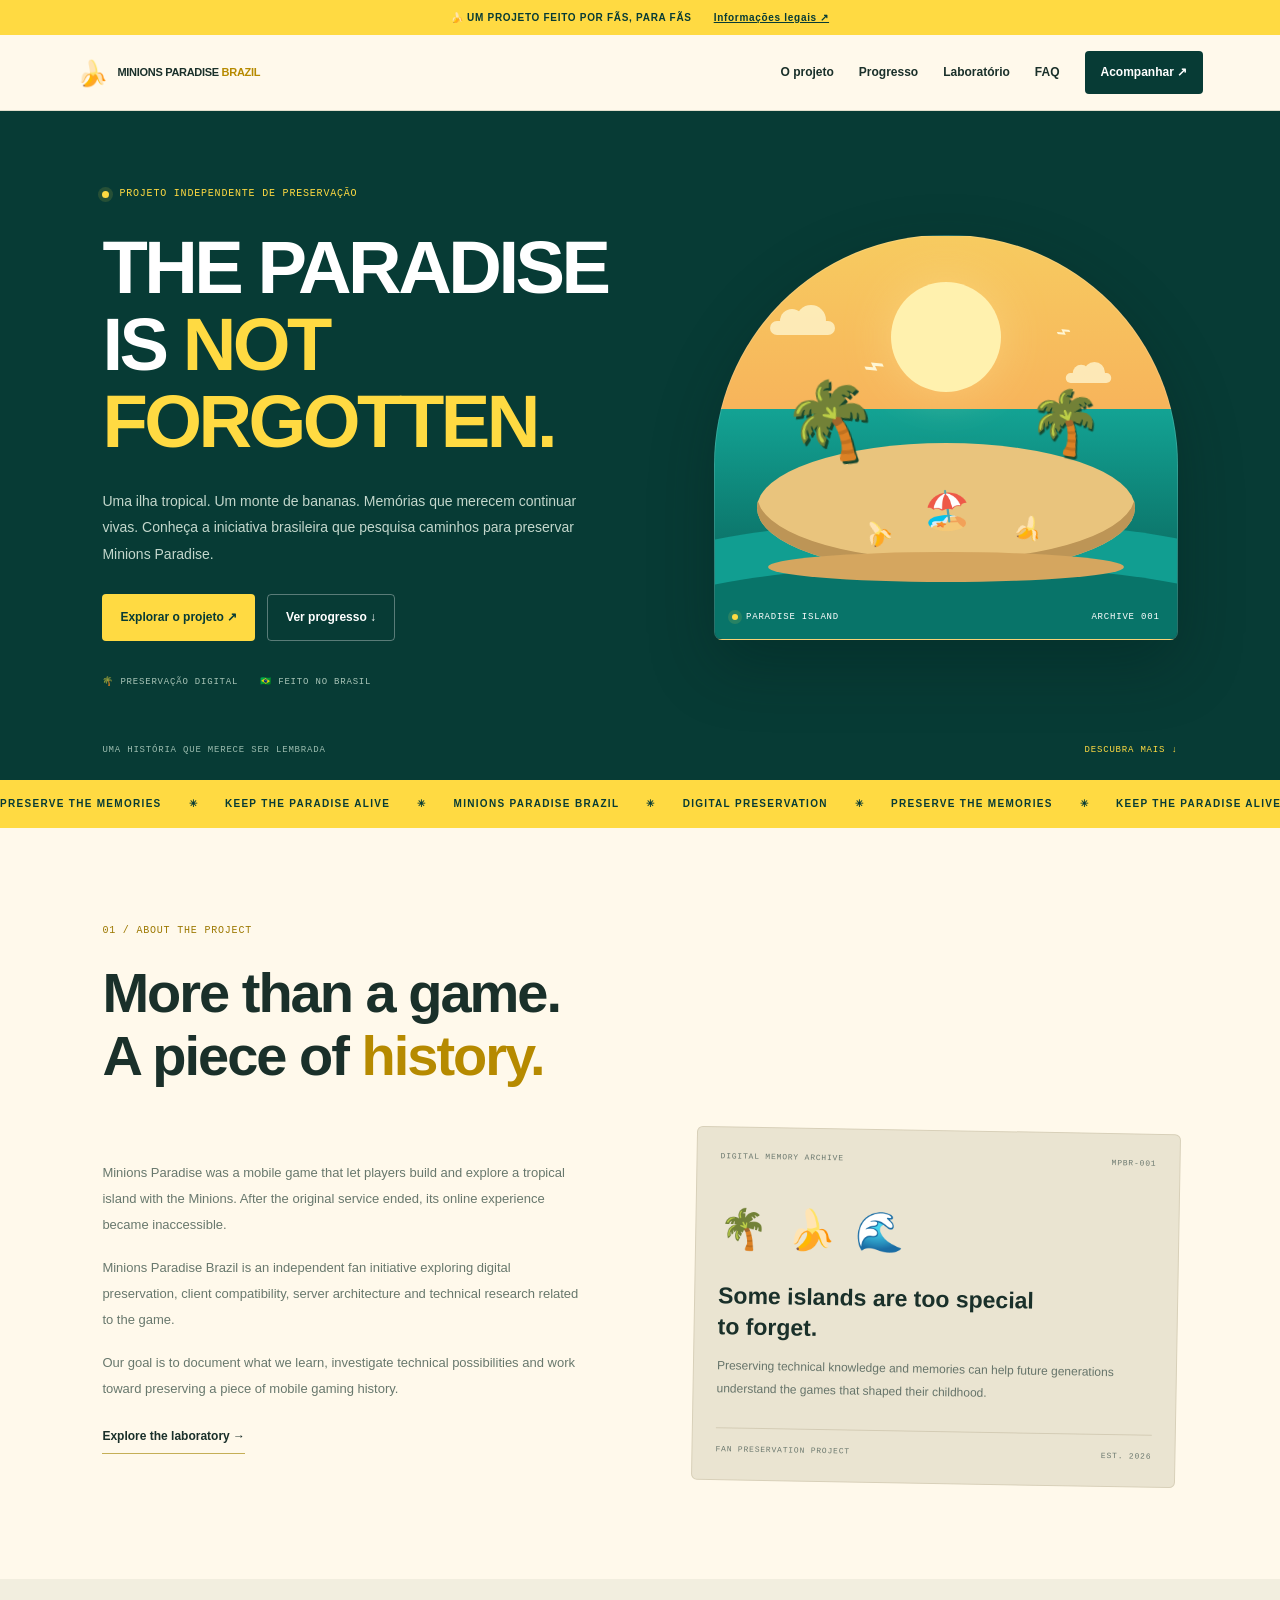
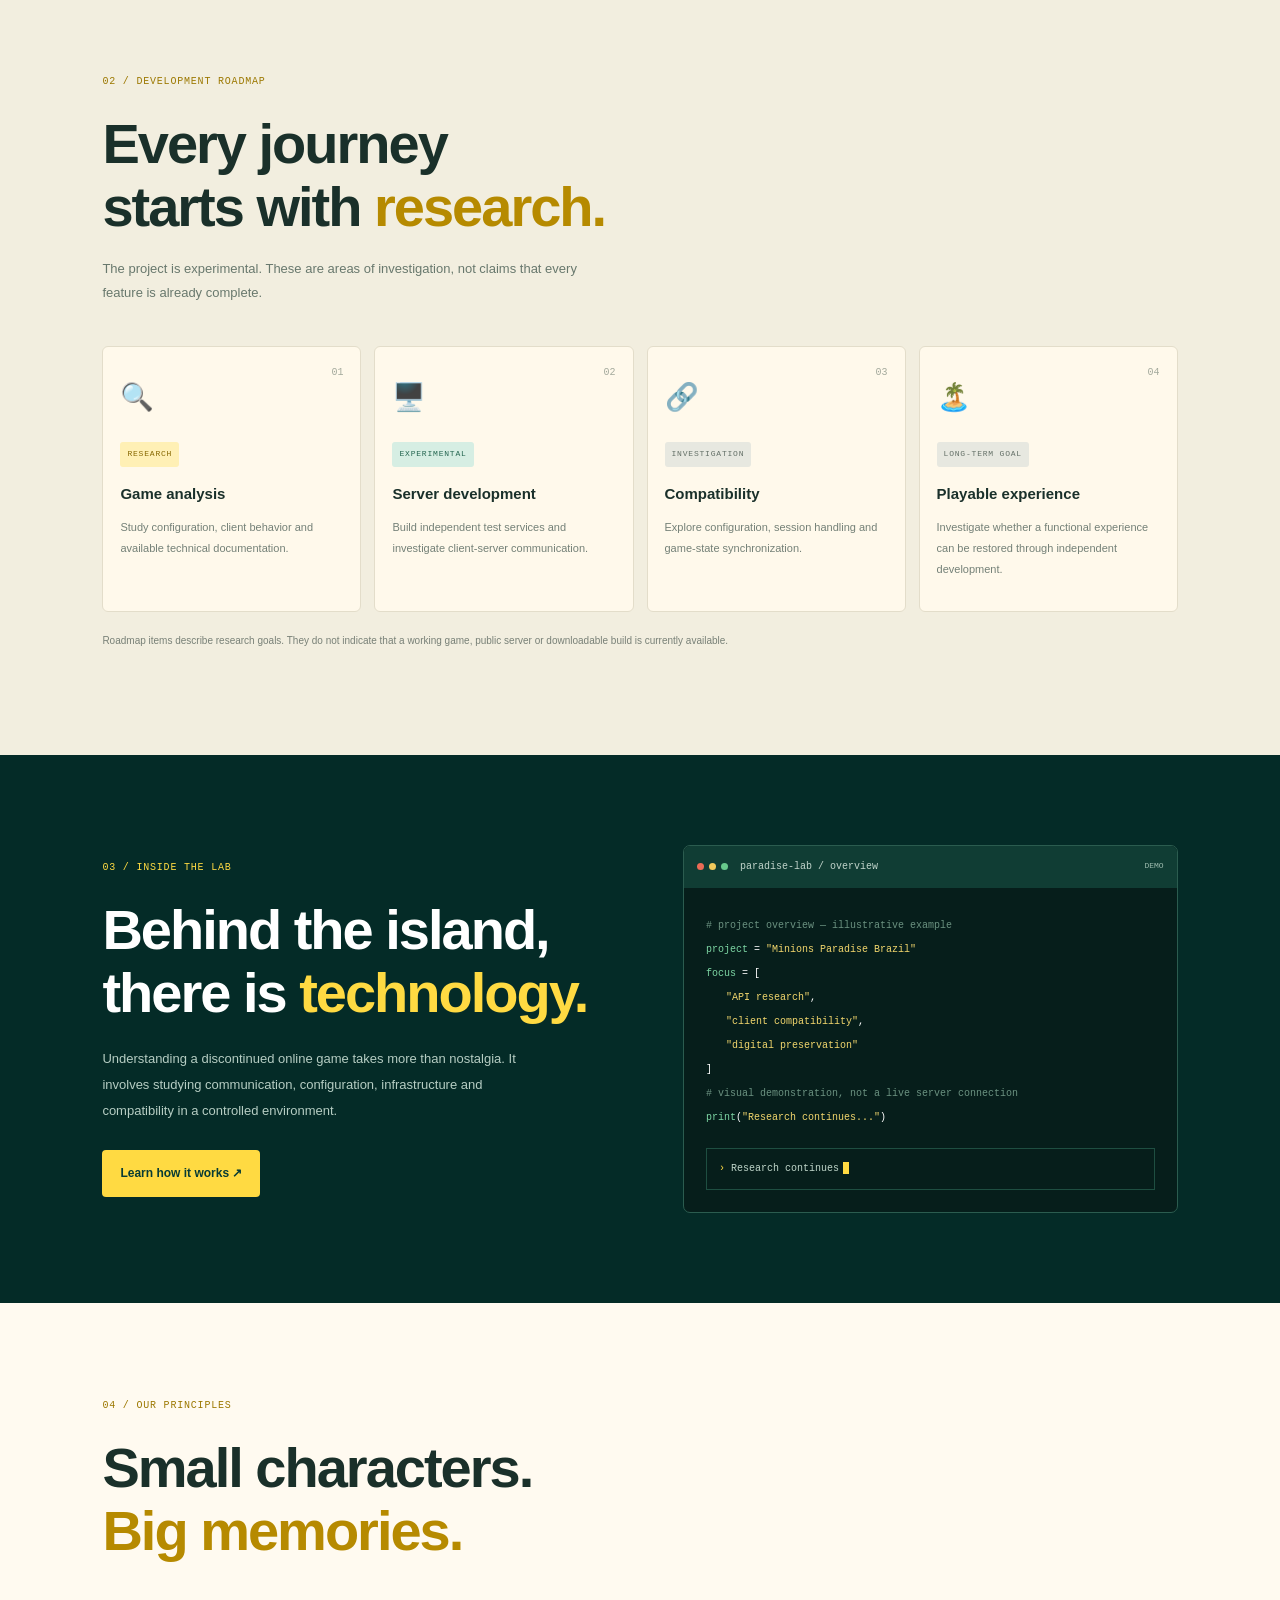
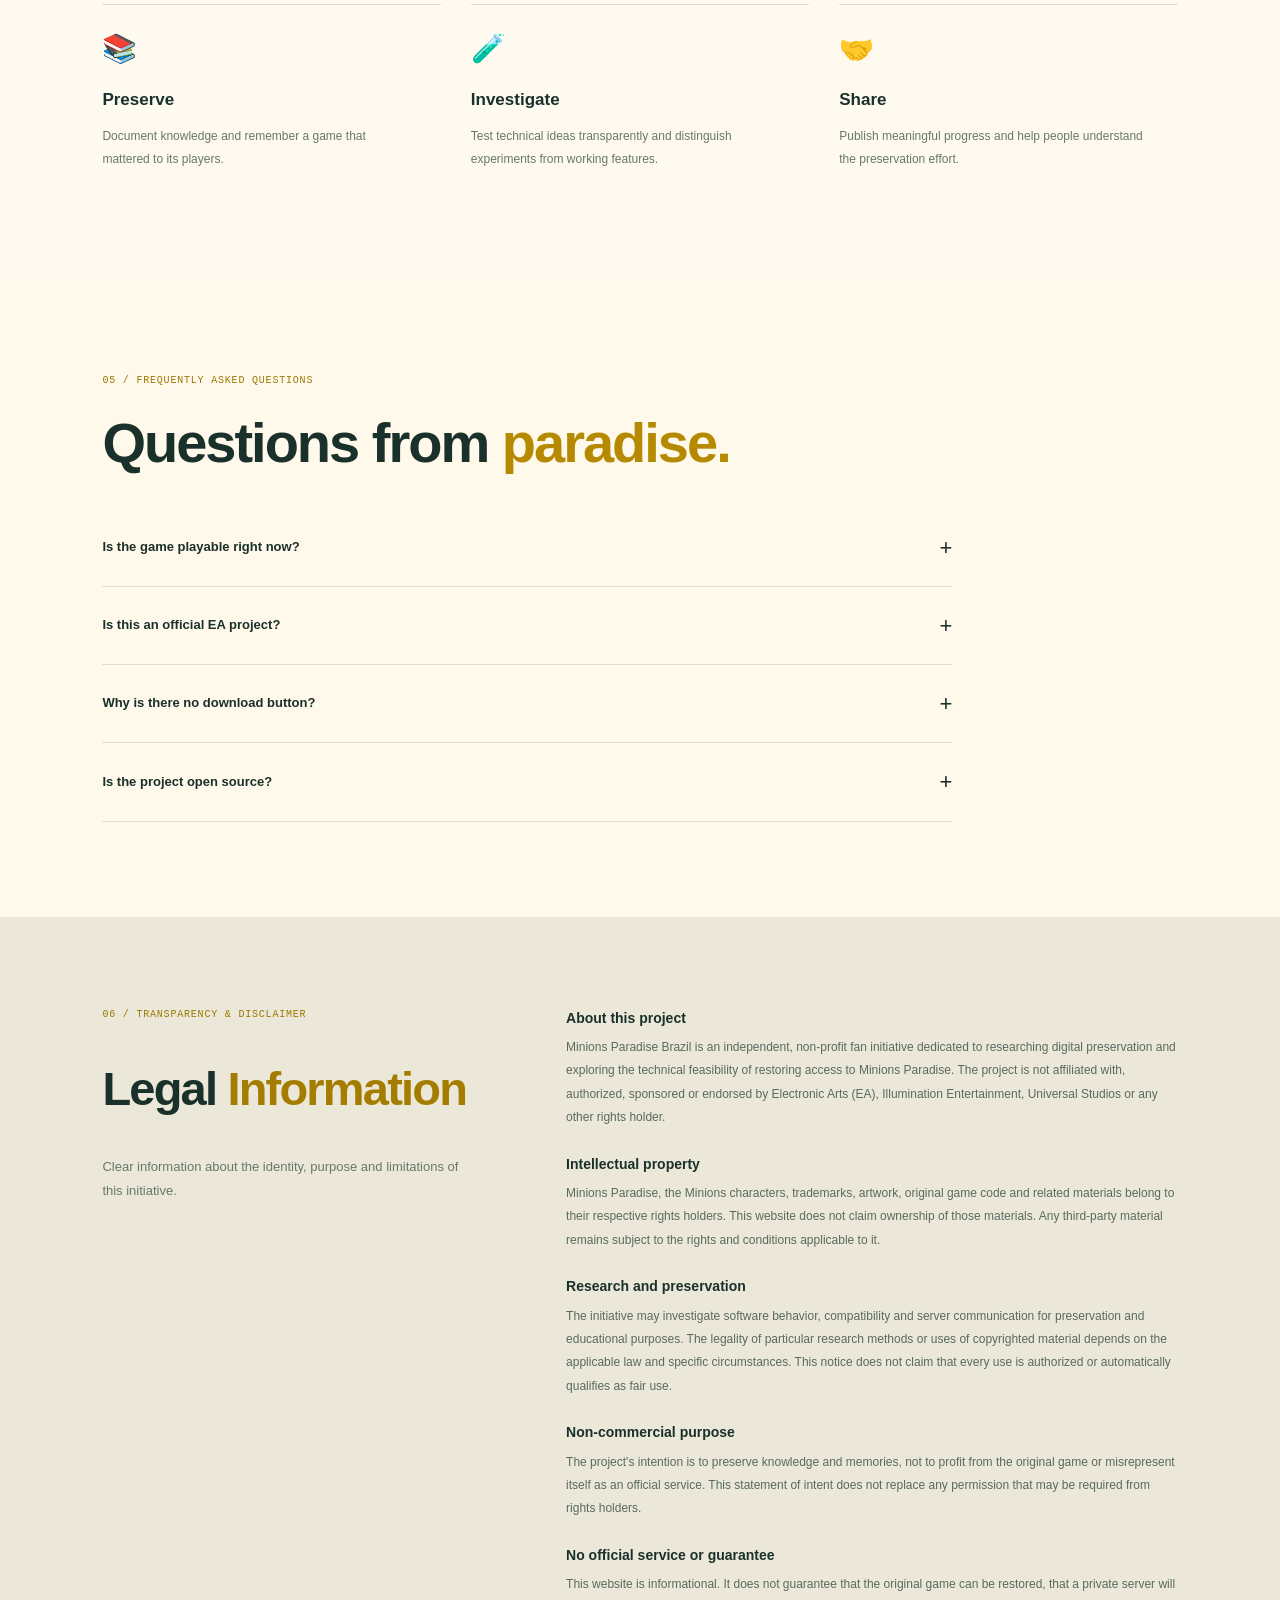
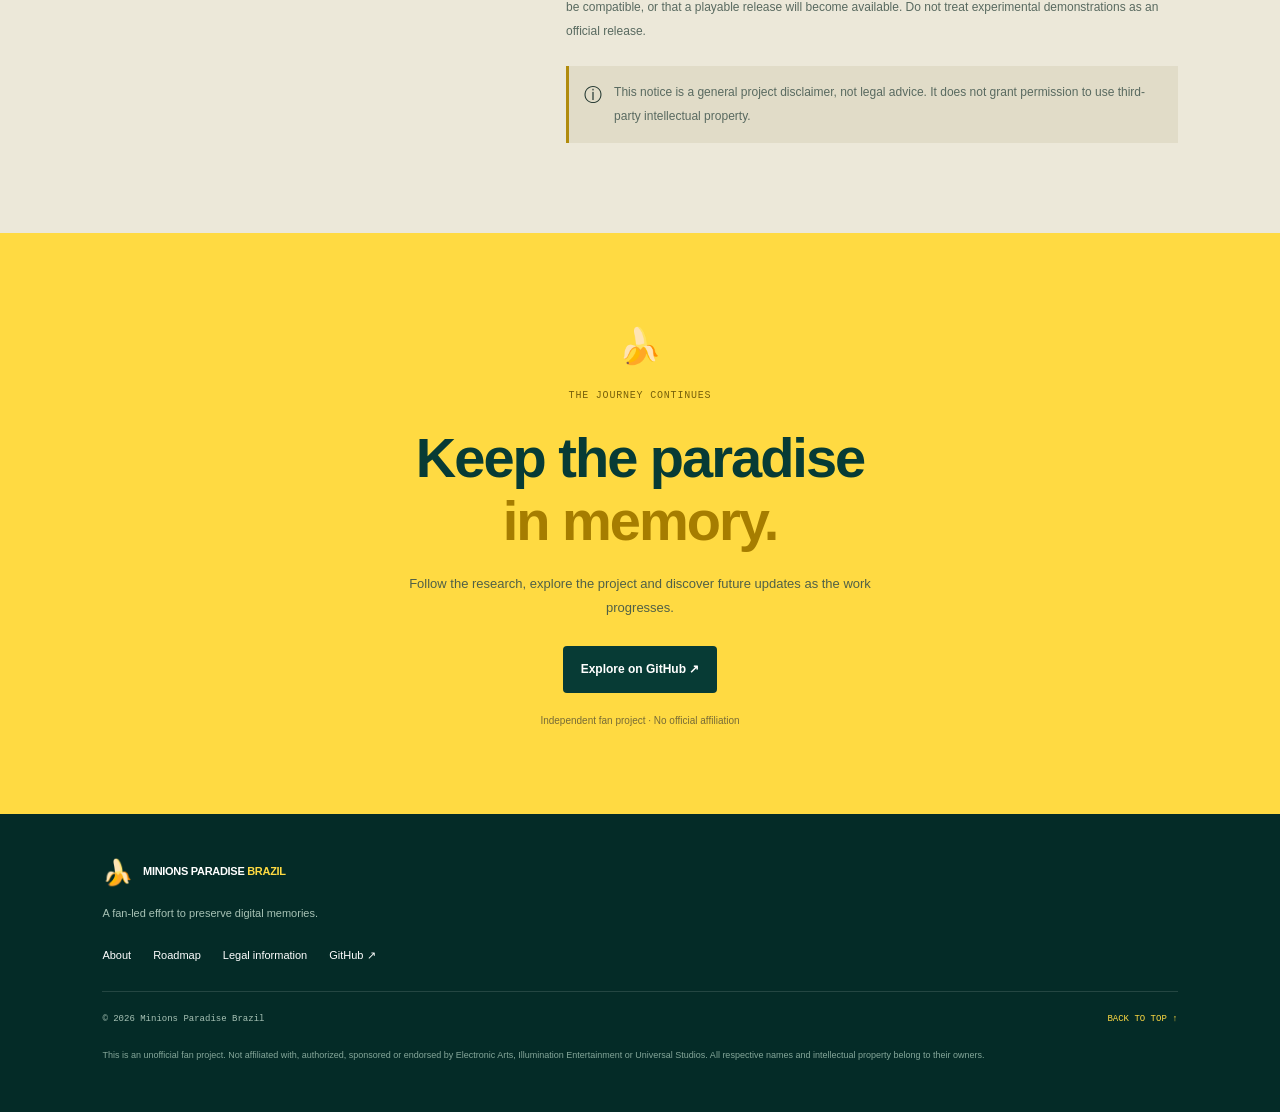
==== commit 1e140e66: "Add main HTML structure for Minions Paradise Brazil This HTML file serves as the main structure for " ====
--- a/page/index.html
+++ b/page/index.html
@@ -1,4 +1,3 @@
-
 <!DOCTYPE html>
 <html lang="pt-BR">
 <head>
--- a/page/style.css
+++ b/page/style.css
@@ -1,273 +1,823 @@
-
-@import url('https://fonts.googleapis.com/css2?family=DM+Mono:wght@400;500&family=Manrope:wght@400;500;600;700;800&display=swap');
 
 :root {
   --green: #073b35;
-  --green-dark: #052d29;
-  --green-light: #12574c;
-  --yellow: #ffd83d;
-  --cream: #fff9e9;
-  --paper: #f5f1e5;
-  --ink: #172c28;
-  --muted: #64736b;
-  --line: rgba(7, 59, 53, .14);
-  --mono: 'DM Mono', monospace;
-  --sans: 'Manrope', sans-serif;
+  --deep: #042b27;
+  --green-light: #14584b;
+  --yellow: #ffda42;
+  --cream: #fff9eb;
+  --paper: #f2eedf;
+  --ink: #1a302a;
+  --muted: #68786d;
+  --line: #e1ddcc;
+  --mono: "Courier New", monospace;
+  --sans: Arial, Helvetica, sans-serif;
 }
 
 * { box-sizing: border-box; }
-html { scroll-behavior: smooth; scroll-padding-top: 90px; }
-body { margin: 0; font-family: var(--sans); color: var(--ink); background: var(--cream); }
+
+html {
+  scroll-behavior: smooth;
+  scroll-padding-top: 90px;
+}
+
+body {
+  margin: 0;
+  color: var(--ink);
+  background: var(--cream);
+  font-family: var(--sans);
+  line-height: 1.6;
+}
+
 a { color: inherit; text-decoration: none; }
 button { font: inherit; }
-::selection { background: var(--yellow); color: var(--green); }
-
-.announcement {
-  padding: 10px 5%;
+section { scroll-margin-top: 85px; }
+
+.topbar {
+  min-height: 35px;
+  padding: 8px 6%;
   background: var(--yellow);
   color: var(--green);
   display: flex;
   justify-content: center;
+  align-items: center;
+  gap: 22px;
+  flex-wrap: wrap;
+  font-size: 10px;
+  font-weight: bold;
+  letter-spacing: .7px;
+}
+
+.topbar a { text-decoration: underline; }
+
+.header {
+  position: sticky;
+  top: 0;
+  z-index: 20;
+  min-height: 76px;
+  padding: 0 6%;
+  display: flex;
+  justify-content: space-between;
+  align-items: center;
+  gap: 20px;
+  background: var(--cream);
+  border-bottom: 1px solid var(--line);
+}
+
+.brand {
+  display: inline-flex;
+  align-items: center;
+  gap: 10px;
+  font-size: 11px;
+  font-weight: 900;
+  letter-spacing: -.3px;
+  white-space: nowrap;
+}
+
+.brand-icon { font-size: 25px; }
+.brand b { color: #b68a00; }
+
+.nav {
+  display: flex;
+  align-items: center;
+  gap: 25px;
+  font-size: 12px;
+  font-weight: bold;
+}
+
+.nav a:not(.nav-button):hover,
+.footer-links a:hover { color: #ae8300; }
+
+.nav-button {
+  background: var(--green);
+  color: white;
+  padding: 12px 16px;
+  border-radius: 4px;
+}
+
+.menu-toggle {
+  display: none;
+  border: 0;
+  background: transparent;
+  color: var(--green);
+  font-size: 25px;
+  cursor: pointer;
+}
+
+.hero {
+  min-height: 630px;
+  position: relative;
+  overflow: hidden;
+  display: grid;
+  grid-template-columns: 1.1fr .9fr;
+  align-items: center;
+  gap: 45px;
+  padding: 75px 8% 90px;
+  background: var(--green);
+  color: white;
+}
+
+.hero-content { position: relative; z-index: 2; }
+
+.eyebrow,
+.section-label,
+.hero-meta,
+.hero-bottom,
+.art-label,
+.memory-card-top,
+.memory-card-bottom,
+.badge,
+.team-label {
+  font-family: var(--mono);
+  font-size: 10px;
+  letter-spacing: .8px;
+}
+
+.eyebrow {
+  color: var(--yellow);
+  display: flex;
+  align-items: center;
+  gap: 10px;
+}
+
+.status-dot {
+  width: 7px;
+  height: 7px;
+  display: inline-block;
+  border-radius: 50%;
+  background: var(--yellow);
+  box-shadow: 0 0 0 4px #ffda4220;
+}
+
+.hero h1 {
+  font-size: clamp(42px, 5.8vw, 77px);
+  line-height: 1.04;
+  letter-spacing: -3.5px;
+  margin: 27px 0;
+}
+
+.hero h1 span { color: var(--yellow); }
+
+.hero-description {
+  max-width: 500px;
+  color: #c3d7cc;
+  font-size: 14px;
+  line-height: 1.9;
+}
+
+.hero-actions {
+  display: flex;
   gap: 12px;
   flex-wrap: wrap;
+  margin-top: 27px;
+}
+
+.button {
+  min-height: 47px;
+  padding: 0 18px;
+  border-radius: 4px;
+  display: inline-flex;
+  justify-content: center;
+  align-items: center;
+  gap: 12px;
   font-size: 12px;
-  font-weight: 800;
-}
-.announcement a { text-decoration: underline; text-underline-offset: 3px; }
-
-.header {
-  min-height: 78px;
-  padding: 0 6%;
-  display: flex;
-  align-items: center;
+  font-weight: bold;
+  transition: transform .2s, background .2s;
+}
+
+.button:hover { transform: translateY(-3px); }
+.button-yellow { background: var(--yellow); color: var(--green); }
+.button-outline { border: 1px solid #ffffff55; color: white; }
+.button-outline:hover { background: #ffffff12; }
+
+.hero-meta {
+  display: flex;
+  gap: 22px;
+  flex-wrap: wrap;
+  margin-top: 34px;
+  color: #a9c5b8;
+  font-size: 9px;
+}
+
+.island-art {
+  position: relative;
+  width: 100%;
+  max-width: 470px;
+  height: 405px;
+  justify-self: center;
+  overflow: hidden;
+  border-radius: 230px 230px 8px 8px;
+  border: 1px solid #ffffff24;
+  background: linear-gradient(#f7cb60 0%, #f7b45b 43%, #13a394 43%, #07554d 100%);
+  box-shadow: 0 25px 65px #001e1b55;
+}
+
+.sun {
+  position: absolute;
+  top: 46px;
+  left: calc(50% - 55px);
+  width: 110px;
+  height: 110px;
+  border-radius: 50%;
+  background: #fff1ae;
+  box-shadow: 0 0 50px #fff1ae55;
+}
+
+.cloud {
+  position: absolute;
+  width: 65px;
+  height: 14px;
+  border-radius: 20px;
+  background: #fff8d4;
+  opacity: .75;
+}
+
+.cloud::before,
+.cloud::after {
+  content: "";
+  position: absolute;
+  border-radius: 50%;
+  background: inherit;
+}
+
+.cloud::before { width: 24px; height: 24px; left: 10px; top: -12px; }
+.cloud::after { width: 30px; height: 30px; right: 9px; top: -16px; }
+.cloud-one { top: 85px; left: 12%; }
+.cloud-two { top: 135px; right: 12%; transform: scale(.7); }
+
+.bird {
+  position: absolute;
+  color: #fff6d3;
+  font-size: 36px;
+  transform: rotate(-25deg);
+}
+
+.bird-one { top: 100px; left: 32%; }
+.bird-two { top: 75px; right: 23%; font-size: 25px; }
+
+.island {
+  position: absolute;
+  z-index: 2;
+  left: 9%;
+  top: 207px;
+  width: 82%;
+  height: 130px;
+  border-radius: 50%;
+  background: #e9c47d;
+  box-shadow: inset 0 -13px #bd9556;
+}
+
+.island::after {
+  content: "";
+  position: absolute;
+  left: 3%;
+  bottom: -9px;
+  width: 94%;
+  height: 30px;
+  border-radius: 50%;
+  background: #d5a65f;
+  z-index: -1;
+}
+
+.palm {
+  position: absolute;
+  top: -83px;
+  font-size: 76px;
+  filter: drop-shadow(2px 3px #16472e);
+}
+
+.palm-one { left: 7%; transform: rotate(-9deg); }
+.palm-two { right: 6%; transform: rotate(8deg) scale(.8); }
+
+.hut {
+  position: absolute;
+  top: 38px;
+  left: calc(50% - 22px);
+  font-size: 37px;
+}
+
+.banana {
+  position: absolute;
+  font-size: 23px;
+}
+
+.banana-one { bottom: 22px; left: 28%; transform: rotate(-25deg); }
+.banana-two { bottom: 27px; right: 24%; transform: rotate(20deg); }
+
+.wave {
+  position: absolute;
+  width: 125%;
+  left: -12%;
+  height: 90px;
+  border-radius: 50%;
+}
+
+.wave-one { top: 285px; background: #119e91; }
+.wave-two { top: 330px; background: #087469; }
+
+.art-label {
+  position: absolute;
+  z-index: 4;
+  left: 17px;
+  right: 17px;
+  bottom: 15px;
+  display: flex;
+  align-items: center;
+  gap: 8px;
+  color: white;
+  font-size: 9px;
+}
+
+.art-label .status-dot { width: 6px; height: 6px; }
+.art-label span:last-child { margin-left: auto; }
+
+.hero-bottom {
+  position: absolute;
+  left: 8%;
+  right: 8%;
+  bottom: 22px;
+  display: flex;
   justify-content: space-between;
-  gap: 24px;
-  background: var(--cream);
-  position: sticky;
-  top: 0;
-  z-index: 10;
-  border-bottom: 1px solid var(--line);
-}
-.brand { display: inline-flex; align-items: center; gap: 10px; font-size: 12px; letter-spacing: -.3px; font-weight: 800; }
-.brand b { color: #c99a00; }
-.brand-icon { font-size: 25px; }
-.nav { display: flex; align-items: center; gap: 28px; font-size: 12px; font-weight: 700; }
-.nav a:not(.nav-cta) { transition: color .2s; }
-.nav a:not(.nav-cta):hover { color: #b78c00; }
-.nav-cta { background: var(--green); color: white; padding: 13px 17px; border-radius: 5px; }
-.menu-toggle { display: none; border: 0; background: none; font-size: 27px; color: var(--green); cursor: pointer; }
-
-.hero {
-  min-height: 650px;
-  position: relative;
+  gap: 20px;
+  color: #9cbcaf;
+  font-size: 9px;
+}
+
+.hero-bottom a { color: var(--yellow); }
+
+.ticker {
   overflow: hidden;
-  background: var(--green);
-  color: white;
-  padding: 90px 8% 76px;
+  background: var(--yellow);
+  color: var(--green);
+  padding: 16px 0;
+}
+
+.ticker-track {
+  display: flex;
+  align-items: center;
+  justify-content: space-around;
+  gap: 27px;
+  width: max-content;
+  min-width: 100%;
+  font-size: 10px;
+  font-weight: 900;
+  letter-spacing: 1.3px;
+}
+
+.ticker-track span { white-space: nowrap; }
+
+.section { padding: 95px 8%; }
+
+.section-heading { max-width: 760px; }
+
+.section-label {
+  display: block;
+  margin-bottom: 22px;
+  color: #9c7800;
+}
+
+.section-heading h2,
+.laboratory-copy h2,
+.final-cta h2 {
+  margin: 0;
+  font-size: clamp(35px, 4.6vw, 56px);
+  line-height: 1.13;
+  letter-spacing: -2px;
+}
+
+.section-heading h2 span { color: #b68a00; }
+
+.about-grid {
   display: grid;
   grid-template-columns: 1fr 1fr;
-  align-items: center;
+  gap: 10%;
+  align-items: center;
+  margin-top: 43px;
+}
+
+.about-copy p {
+  color: var(--muted);
+  font-size: 13px;
+  line-height: 2;
+  margin: 0 0 17px;
+}
+
+.text-link {
+  display: inline-block;
+  margin-top: 8px;
+  padding-bottom: 7px;
+  border-bottom: 1px solid #c5af56;
+  font-size: 12px;
+  font-weight: bold;
+}
+
+.memory-card {
+  padding: 23px;
+  background: #eae4d1;
+  border: 1px solid #d8d0b9;
+  border-radius: 6px;
+  transform: rotate(1deg);
+}
+
+.memory-card-top,
+.memory-card-bottom {
+  display: flex;
+  justify-content: space-between;
+  gap: 10px;
+  color: #6c796f;
+  font-size: 8px;
+}
+
+.memory-illustration {
+  margin: 35px 0 20px;
+  font-size: 39px;
+  letter-spacing: 4px;
+}
+
+.memory-card h3 {
+  margin: 0 0 12px;
+  max-width: 330px;
+  font-size: 23px;
+  line-height: 1.35;
+}
+
+.memory-card p {
+  color: #66746a;
+  font-size: 12px;
+  line-height: 1.9;
+}
+
+.memory-card-bottom {
+  border-top: 1px solid #d4ccb5;
+  padding-top: 15px;
+  margin-top: 27px;
+}
+
+.progress-section { background: var(--paper); }
+
+.section-intro {
+  max-width: 510px;
+  margin-top: 18px;
+  color: var(--muted);
+  font-size: 13px;
+  line-height: 1.9;
+}
+
+.progress-grid {
+  display: grid;
+  grid-template-columns: repeat(4, minmax(0, 1fr));
+  gap: 13px;
+  margin-top: 40px;
+}
+
+.progress-card {
+  position: relative;
+  min-height: 260px;
+  padding: 20px 17px;
+  background: var(--cream);
+  border: 1px solid #e3ddca;
+  border-radius: 6px;
+  transition: transform .2s, box-shadow .2s;
+}
+
+.progress-card:hover {
+  transform: translateY(-4px);
+  box-shadow: 0 12px 28px #203b2710;
+}
+
+.card-number {
+  position: absolute;
+  top: 18px;
+  right: 17px;
+  color: #a4aa9d;
+  font-family: var(--mono);
+  font-size: 10px;
+}
+
+.card-icon { margin: 9px 0 19px; font-size: 27px; }
+
+.badge {
+  display: inline-block;
+  padding: 6px 7px;
+  border-radius: 3px;
+  font-size: 8px;
+}
+
+.badge-research { background: #fff0b5; color: #876800; }
+.badge-testing { background: #d6eee3; color: #246650; }
+.badge-planned { background: #e7e8e0; color: #647067; }
+
+.progress-card h3 { margin: 15px 0 8px; font-size: 15px; }
+.progress-card p { color: #748077; font-size: 11px; line-height: 1.9; }
+.footnote { margin-top: 20px; color: #788077; font-size: 10px; line-height: 1.8; }
+
+.laboratory-section {
+  padding: 90px 8%;
+  background: var(--deep);
+  color: white;
+}
+
+.laboratory-grid {
+  max-width: 1150px;
+  margin: auto;
+  display: grid;
+  grid-template-columns: 1fr 1fr;
+  gap: 8%;
+  align-items: center;
+}
+
+.laboratory-copy .section-label { color: var(--yellow); }
+.laboratory-copy h2 span { color: var(--yellow); }
+
+.laboratory-copy > p {
+  max-width: 440px;
+  margin: 22px 0 26px;
+  color: #b6cdc3;
+  font-size: 13px;
+  line-height: 2;
+}
+
+.terminal {
+  overflow: hidden;
+  border: 1px solid #2b5c4f;
+  border-radius: 7px;
+  background: #061e1b;
+  font-family: var(--mono);
+  font-size: 10px;
+}
+
+.terminal-header {
+  display: flex;
+  align-items: center;
+  gap: 12px;
+  padding: 13px;
+  background: #103d34;
+  color: #c1d4cb;
+}
+
+.terminal-lights { display: flex; gap: 5px; }
+.terminal-lights i { width: 7px; height: 7px; border-radius: 50%; background: #eb6b55; }
+.terminal-lights i:nth-child(2) { background: #f0c95b; }
+.terminal-lights i:nth-child(3) { background: #68c98c; }
+.terminal-tag { margin-left: auto; color: #9dbbae; font-size: 8px; }
+
+.terminal-body { padding: 22px; overflow-wrap: anywhere; }
+.terminal-body p { margin: 7px 0; line-height: 1.7; }
+.comment { color: #6b9281; }
+.green { color: #7dd6a4; }
+.yellow { color: #f3d76d; }
+.indent { padding-left: 20px; }
+
+.terminal-output {
+  margin-top: 22px;
+  padding: 12px;
+  border: 1px solid #1e4e41;
+  color: #c0d6ca;
+}
+
+.terminal-output > span:first-child { color: var(--yellow); }
+
+.cursor {
+  display: inline-block;
+  width: 6px;
+  height: 12px;
+  margin-left: 4px;
+  vertical-align: middle;
+  background: var(--yellow);
+  animation: blink 1s steps(2) infinite;
+}
+
+@keyframes blink { 50% { opacity: 0; } }
+
+.principles-section { background: #fffaf0; }
+
+.principles-grid {
+  display: grid;
+  grid-template-columns: repeat(3, 1fr);
   gap: 30px;
-}
-.hero-glow {
-  position: absolute;
-  width: 650px;
-  height: 650px;
-  border-radius: 50%;
-  background: radial-gradient(circle, rgba(255,216,61,.11), transparent 70%);
-  right: 5%;
-  top: -10%;
-  pointer-events: none;
-}
-.hero-content { position: relative; z-index: 2; max-width: 580px; }
-.eyebrow, .section-tag, .hero-bottom, .memory-top, .memory-footer, .island-caption, .team-label {
+  margin-top: 42px;
+}
+
+.principle { padding-top: 22px; border-top: 1px solid var(--line); }
+.principle > span { font-size: 28px; }
+.principle h3 { margin: 14px 0 8px; font-size: 17px; }
+.principle p { max-width: 310px; color: var(--muted); font-size: 12px; line-height: 1.9; }
+
+.faq-list { max-width: 850px; margin-top: 35px; }
+.faq-list details { border-bottom: 1px solid var(--line); }
+
+.faq-list summary {
+  display: flex;
+  justify-content: space-between;
+  align-items: center;
+  gap: 18px;
+  padding: 21px 0;
+  cursor: pointer;
+  list-style: none;
+  font-size: 13px;
+  font-weight: bold;
+}
+
+.faq-list summary::-webkit-details-marker { display: none; }
+.faq-list summary span { font-size: 22px; font-weight: normal; transition: transform .2s; }
+.faq-list details[open] summary span { transform: rotate(45deg); }
+
+.faq-list details p {
+  max-width: 720px;
+  margin: 0;
+  padding: 0 0 22px;
+  color: var(--muted);
+  font-size: 12px;
+  line-height: 1.9;
+}
+
+.legal-section {
+  padding: 90px 8%;
+  background: #ece8d9;
+}
+
+.legal-inner {
+  max-width: 1100px;
+  margin: auto;
+  display: grid;
+  grid-template-columns: .75fr 1.25fr;
+  gap: 9%;
+  align-items: start;
+}
+
+.legal-heading h2 {
+  font-size: clamp(33px, 4vw, 47px);
+  line-height: 1.15;
+  letter-spacing: -1.8px;
+}
+
+.legal-heading h2 span { color: #a47d00; }
+
+.legal-heading > p {
+  color: var(--muted);
+  font-size: 13px;
+  line-height: 1.9;
+}
+
+.legal-content h3 {
+  margin: 0 0 7px;
+  font-size: 14px;
+}
+
+.legal-content p {
+  margin: 0 0 23px;
+  color: #596a60;
+  font-size: 12px;
+  line-height: 1.95;
+}
+
+.legal-note {
+  display: flex;
+  align-items: flex-start;
+  gap: 12px;
+  padding: 15px;
+  background: #e1dcc8;
+  border-left: 3px solid #b18b0c;
+}
+
+.legal-note > span { font-size: 18px; }
+.legal-note p { margin: 0; }
+
+.final-cta {
+  padding: 85px 7%;
+  text-align: center;
+  background: var(--yellow);
+  color: var(--green);
+}
+
+.cta-icon { margin-bottom: 14px; font-size: 35px; }
+.final-cta .section-label { color: #77600b; }
+.final-cta h2 span { color: #a67d00; }
+
+.final-cta > p {
+  max-width: 470px;
+  margin: 19px auto 25px;
+  color: #506047;
+  font-size: 13px;
+  line-height: 1.9;
+}
+
+.button-dark { background: var(--green); color: white; }
+.final-cta small { display: block; margin-top: 20px; color: #776b37; font-size: 10px; }
+
+.footer {
+  padding: 38px 8% 24px;
+  background: var(--deep);
+  color: white;
+}
+
+.footer-brand b { color: var(--yellow); }
+.footer > p { color: #a7c2b5; font-size: 11px; margin: 13px 0 24px; }
+
+.footer-links {
+  display: flex;
+  flex-wrap: wrap;
+  gap: 22px;
+  margin-bottom: 27px;
+  font-size: 11px;
+}
+
+.footer-bottom {
+  display: flex;
+  justify-content: space-between;
+  gap: 18px;
+  flex-wrap: wrap;
+  padding-top: 20px;
+  border-top: 1px solid #ffffff20;
+  color: #a7c2b5;
   font-family: var(--mono);
-  letter-spacing: 1.1px;
-  font-size: 10px;
-}
-.eyebrow { display: flex; align-items: center; gap: 9px; color: var(--yellow); }
-.pulse, .caption-dot { display: inline-block; width: 8px; height: 8px; background: var(--yellow); border-radius: 50%; }
-.pulse { box-shadow: 0 0 0 5px rgba(255,216,61,.12); }
-.hero h1 { font-size: clamp(50px, 7vw, 88px); line-height: .98; letter-spacing: -5px; margin: 27px 0; font-weight: 800; }
-.hero h1 span, .section-heading h2 span, .lab-copy h2 span, .team-inner h2 span { color: var(--yellow); }
-.hero-description { max-width: 490px; color: #c1d4cb; font-size: 14px; line-height: 1.95; }
-.hero-actions { display: flex; gap: 12px; flex-wrap: wrap; margin-top: 30px; }
-.button { min-height: 48px; padding: 0 19px; border-radius: 5px; display: inline-flex; align-items: center; justify-content: center; gap: 17px; font-size: 12px; font-weight: 800; transition: transform .2s, background .2s; }
-.button:hover { transform: translateY(-3px); }
-.button-yellow { background: var(--yellow); color: var(--green); }
-.button-outline { border: 1px solid rgba(255,255,255,.3); color: white; }
-.button-outline:hover { background: rgba(255,255,255,.08); }
-.hero-note { color: #a8c5b9; font-size: 11px; margin-top: 32px; }
-.hero-note span { margin-right: 6px; }
-
-.island-card { position: relative; height: 420px; max-width: 490px; width: 100%; justify-self: center; overflow: hidden; border: 1px solid rgba(255,255,255,.14); border-radius: 48% 48% 8px 8px; background: linear-gradient(#f5ce58 0%, #f8b85b 42%, #138c81 43%, #07584f 100%); box-shadow: 0 25px 80px #021d1b55; }
-.sun { position: absolute; width: 112px; height: 112px; border-radius: 50%; background: #fff1ad; top: 48px; left: calc(50% - 56px); box-shadow: 0 0 50px #fff1ad77; }
-.island { position: absolute; width: 78%; height: 125px; left: 11%; top: 205px; background: #e9c57c; border-radius: 50% 50% 42% 42%; box-shadow: inset 0 -15px #bc9553; z-index: 2; }
-.island::after { content: ""; position: absolute; width: 95%; height: 38px; left: 2.5%; bottom: -12px; border-radius: 50%; background: #d2a861; z-index: -1; }
-.island-palm { position: absolute; top: -88px; width: 70px; height: 130px; }
-.palm-left { left: 20px; transform: rotate(-10deg); }
-.palm-right { right: 18px; transform: scale(.78) rotate(8deg); }
-.palm-trunk { position: absolute; height: 106px; width: 12px; background: #875b36; border-radius: 50%; left: 31px; top: 25px; transform: rotate(7deg); }
-.palm-leaves { position: absolute; color: #146b43; font-size: 78px; top: -10px; left: -4px; z-index: 2; text-shadow: 2px 3px #084e36; }
-.hut { position: absolute; top: 38px; left: calc(50% - 28px); font-size: 43px; }
-.banana { position: absolute; font-size: 24px; }
-.banana-one { left: 25%; bottom: 25px; transform: rotate(-25deg); }
-.banana-two { right: 23%; bottom: 35px; transform: rotate(20deg); }
-.ocean { position: absolute; left: -10%; width: 120%; height: 100px; border-radius: 50%; }
-.ocean-one { background: #10a59a; top: 295px; }
-.ocean-two { background: #08756b; top: 345px; }
-.bird { position: absolute; color: #fff7cf; font-size: 38px; transform: rotate(-30deg); }
-.bird-one { left: 24%; top: 78px; }
-.bird-two { right: 21%; top: 120px; font-size: 24px; }
-.island-caption { position: absolute; bottom: 18px; z-index: 4; left: 20px; right: 20px; display: flex; align-items: center; gap: 9px; color: white; font-size: 9px; }
-.island-caption span:last-child { margin-left: auto; }
-.caption-dot { width: 6px; height: 6px; }
-.hero-bottom { position: absolute; bottom: 23px; left: 8%; right: 8%; display: flex; justify-content: space-between; color: #91b5a7; font-size: 9px; }
-.hero-bottom a { color: var(--yellow); }
-
-.ticker { overflow: hidden; background: var(--yellow); color: var(--green); padding: 17px 0; }
-.ticker-track { display: flex; align-items: center; justify-content: space-around; gap: 28px; width: max-content; min-width: 100%; font-size: 10px; font-weight: 800; letter-spacing: 1.4px; }
-.ticker-track span { white-space: nowrap; }
-
-.section { padding: 105px 8%; }
-.section-tag { color: #a27e00; display: block; margin-bottom: 23px; }
-.section-heading h2, .lab-copy h2, .team-inner h2, .final-cta h2 { margin: 0; font-size: clamp(35px, 4.5vw, 57px); line-height: 1.13; letter-spacing: -2.6px; }
-.section-heading h2 span { color: #bd9200; }
-.about-grid { display: grid; grid-template-columns: 1fr 1fr; gap: 12%; margin-top: 45px; align-items: center; }
-.about-copy p { color: #5f7067; font-size: 13px; line-height: 2; margin: 0 0 19px; }
-.text-link { display: inline-flex; gap: 18px; align-items: center; font-size: 12px; font-weight: 800; border-bottom: 1px solid #c9b66a; padding-bottom: 9px; margin-top: 10px; }
-.memory-card { padding: 24px; background: #e9e4d3; border-radius: 8px; border: 1px solid #d8d0b8; transform: rotate(1deg); }
-.memory-top, .memory-footer { display: flex; justify-content: space-between; color: #778078; font-size: 8px; gap: 12px; }
-.memory-emoji { margin: 38px 0 22px; font-size: 40px; letter-spacing: 5px; }
-.memory-card h3 { font-size: 23px; line-height: 1.3; max-width: 290px; margin: 0 0 12px; letter-spacing: -.8px; }
-.memory-card p { font-size: 12px; color: #67756c; line-height: 1.8; }
-.memory-footer { border-top: 1px solid #d3cbb4; padding-top: 16px; margin-top: 30px; }
-
-.progress-section { background: var(--paper); }
-.section-intro { color: var(--muted); font-size: 13px; line-height: 1.8; max-width: 490px; margin-top: 20px; }
-.progress-grid { display: grid; grid-template-columns: repeat(4, 1fr); gap: 14px; margin-top: 45px; }
-.progress-card { background: var(--cream); padding: 23px 19px; border: 1px solid #e4decb; border-radius: 7px; min-height: 270px; position: relative; transition: transform .2s, box-shadow .2s; }
-.progress-card:hover { transform: translateY(-5px); box-shadow: 0 12px 30px #203b2710; }
-.card-number { font-family: var(--mono); color: #a2a99e; font-size: 10px; position: absolute; right: 18px; top: 20px; }
-.progress-icon { font-size: 27px; margin: 8px 0 20px; }
-.status { display: inline-block; font-family: var(--mono); font-size: 8px; letter-spacing: .4px; padding: 6px 7px; border-radius: 3px; }
-.status-research { color: #8b6b00; background: #fff0b3; }
-.status-lab { color: #1c6555; background: #d4ede2; }
-.status-planned { color: #65706b; background: #e8e9e2; }
-.progress-card h3 { font-size: 16px; margin: 17px 0 9px; }
-.progress-card p { color: #748077; font-size: 11px; line-height: 1.8; }
-.small-disclaimer { margin-top: 23px; font-size: 10px; color: #788077; line-height: 1.8; }
-
-.lab-section { padding: 100px 8%; background: var(--green-dark); color: white; }
-.lab-inner { max-width: 1150px; margin: auto; display: grid; grid-template-columns: 1fr 1fr; gap: 9%; align-items: center; }
-.lab-copy .section-tag { color: var(--yellow); }
-.lab-copy h2 span, .team-inner h2 span { color: var(--yellow); }
-.lab-copy p { color: #b6cdc3; font-size: 13px; line-height: 2; max-width: 420px; margin: 22px 0 27px; }
-.terminal { border: 1px solid #2d6153; background: #061e1b; border-radius: 8px; overflow: hidden; box-shadow: 0 20px 60px #0002; font-family: var(--mono); font-size: 10px; }
-.terminal-bar { background: #103d34; display: flex; align-items: center; gap: 12px; padding: 13px; color: #c1d4cb; }
-.terminal-dots { display: flex; gap: 5px; }
-.terminal-dots i { width: 7px; height: 7px; border-radius: 50%; background: #eb6b55; }
-.terminal-dots i:nth-child(2) { background: #f0c95b; }
-.terminal-dots i:nth-child(3) { background: #68c98c; }
-.terminal-lock { margin-left: auto; font-size: 8px; color: #90b2a3; }
-.terminal-body { padding: 22px; overflow-wrap: anywhere; line-height: 1.7; }
-.terminal-body p { margin: 7px 0; }
-.terminal-comment { color: #668b7c; }
-.terminal-green { color: #7dd6a4; }
-.terminal-yellow { color: #f3d76d; }
-.indent { padding-left: 20px; }
-.terminal-output { margin-top: 25px; padding: 13px; border: 1px solid #1e4e41; color: #c0d6ca; }
-.terminal-output span:first-child { color: var(--yellow); }
-.cursor { display: inline-block; width: 6px; height: 12px; background: var(--yellow); margin-left: 4px; vertical-align: middle; animation: blink 1s steps(2) infinite; }
-@keyframes blink { 50% { opacity: 0; } }
-
-.values-section { background: #fffaf0; }
-.values-grid { display: grid; grid-template-columns: repeat(3, 1fr); gap: 35px; margin-top: 45px; }
-.value-item { border-top: 1px solid var(--line); padding-top: 22px; }
-.value-item > span { font-size: 27px; }
-.value-item h3 { font-size: 17px; margin: 15px 0 8px; }
-.value-item p { color: #6d7a71; font-size: 12px; line-height: 1.9; max-width: 300px; }
-
-.team-section { padding: 85px 8%; background: #e9e4d3; }
-.team-inner { display: grid; grid-template-columns: 1fr 1fr; gap: 8%; align-items: center; }
-.team-inner h2 span { color: #b58b00; }
-.team-card { display: flex; gap: 20px; align-items: flex-start; background: var(--cream); padding: 25px; border: 1px solid #ddd5bf; border-radius: 7px; }
-.team-avatar { flex: 0 0 64px; height: 64px; border-radius: 50%; display: grid; place-items: center; font-size: 29px; background: var(--yellow); }
-.team-label { font-size: 8px; color: #9a790b; }
-.team-card h3 { font-size: 17px; margin: 10px 0; }
-.team-card p { color: #718077; font-size: 11px; line-height: 1.8; margin: 0; }
-
-.faq-list { margin-top: 38px; max-width: 850px; }
-.faq-list details { border-bottom: 1px solid var(--line); }
-.faq-list summary { cursor: pointer; list-style: none; display: flex; align-items: center; justify-content: space-between; gap: 20px; padding: 23px 0; font-size: 14px; font-weight: 800; }
-.faq-list summary::-webkit-details-marker { display: none; }
-.faq-list summary span { font-size: 23px; font-weight: 400; transition: transform .2s; }
-.faq-list details[open] summary span { transform: rotate(45deg); }
-.faq-list details p { max-width: 700px; margin: 0; padding: 0 0 23px; color: #69776e; font-size: 12px; line-height: 1.9; }
-
-.final-cta { text-align: center; padding: 90px 7%; background: var(--yellow); color: var(--green); }
-.cta-banana { font-size: 35px; margin-bottom: 15px; }
-.final-cta .section-tag { color: #77600b; }
-.final-cta h2 span { color: #a67d00; }
-.final-cta > p { max-width: 470px; margin: 20px auto 26px; color: #506047; font-size: 13px; line-height: 1.9; }
-.button-dark { background: var(--green); color: white; }
-.final-cta small { display: block; margin-top: 22px; color: #776b37; font-size: 10px; }
-
-.footer { padding: 40px 8% 25px; background: #052d29; color: white; }
-.footer-brand b { color: var(--yellow); }
-.footer > p { font-size: 11px; color: #a7c2b5; margin: 15px 0 30px; }
-.footer-bottom { display: flex; justify-content: space-between; gap: 20px; flex-wrap: wrap; border-top: 1px solid #ffffff20; padding-top: 20px; color: #a7c2b5; font-family: var(--mono); font-size: 9px; }
+  font-size: 9px;
+}
+
 .footer-bottom a { color: var(--yellow); }
-.footer .legal { font-size: 9px; line-height: 1.8; max-width: 850px; margin: 20px 0 0; color: #7fa397; }
-
-@media (max-width: 950px) {
-  .header { padding: 0 5%; }
-  .nav { gap: 15px; }
-  .hero { padding-left: 6%; padding-right: 6%; grid-template-columns: 1fr 1fr; }
-  .hero h1 { letter-spacing: -3px; }
-  .island-card { height: 360px; }
+
+.footer-legal {
+  max-width: 900px;
+  margin-top: 20px !important;
+  color: #84a699 !important;
+  font-size: 9px !important;
+  line-height: 1.9;
+}
+
+@media (max-width: 1000px) {
+  .nav { gap: 13px; }
+  .hero { padding-left: 6%; padding-right: 6%; gap: 25px; }
+  .hero h1 { letter-spacing: -2px; }
+  .progress-grid { grid-template-columns: repeat(2, minmax(0, 1fr)); }
+}
+
+@media (max-width: 720px) {
+  .header { min-height: 67px; padding: 0 5%; }
+  .brand { font-size: 9px; }
+  .brand-icon { font-size: 21px; }
+  .menu-toggle { display: block; }
+
+  .nav {
+    display: none;
+    position: absolute;
+    top: 100%;
+    left: 0;
+    right: 0;
+    padding: 15px 6% 22px;
+    background: var(--cream);
+    border-bottom: 1px solid var(--line);
+    flex-direction: column;
+    align-items: stretch;
+    gap: 0;
+  }
+
+  .nav.open { display: flex; }
+  .nav a { padding: 13px 0; }
+  .nav .nav-button { text-align: center; margin-top: 8px; padding: 13px; }
+
+  .hero {
+    grid-template-columns: 1fr;
+    padding: 60px 7% 82px;
+    gap: 35px;
+  }
+
+  .hero h1 { font-size: clamp(39px, 10vw, 65px); }
+  .hero-description { font-size: 13px; }
+  .island-art { max-width: 430px; height: 345px; }
   .island { top: 175px; }
-  .ocean-one { top: 260px; }
-  .ocean-two { top: 305px; }
-  .progress-grid { grid-template-columns: repeat(2, 1fr); }
-  .section { padding: 80px 6%; }
-}
-
-@media (max-width: 700px) {
-  .announcement { font-size: 10px; text-align: center; }
-  .header { min-height: 68px; }
-  .brand { font-size: 10px; }
-  .brand-icon { font-size: 22px; }
-  .menu-toggle { display: block; }
-  .nav { display: none; position: absolute; top: 100%; left: 0; right: 0; background: var(--cream); padding: 18px 6% 24px; border-bottom: 1px solid var(--line); flex-direction: column; align-items: stretch; gap: 0; }
-  .nav.open { display: flex; }
-  .nav a { padding: 14px 0; }
-  .nav .nav-cta { text-align: center; padding: 14px; margin-top: 8px; }
-  .hero { grid-template-columns: 1fr; padding: 65px 7% 80px; gap: 30px; }
-  .hero h1 { font-size: clamp(51px, 13vw, 75px); letter-spacing: -3px; }
-  .hero-description { font-size: 13px; }
-  .island-card { height: 340px; max-width: 410px; }
-  .island { top: 165px; }
-  .ocean-one { top: 245px; }
-  .ocean-two { top: 290px; }
+  .wave-one { top: 250px; }
+  .wave-two { top: 292px; }
+
   .hero-bottom { left: 7%; right: 7%; font-size: 8px; }
-  .section { padding: 70px 7%; }
-  .section-heading h2, .lab-copy h2, .team-inner h2, .final-cta h2 { letter-spacing: -1.7px; }
-  .about-grid, .lab-inner, .team-inner { grid-template-columns: 1fr; gap: 35px; }
-  .memory-card { max-width: 480px; }
+  .hero-meta { gap: 12px; }
+
+  .section, .legal-section { padding: 68px 7%; }
+  .about-grid, .laboratory-grid, .legal-inner { grid-template-columns: 1fr; gap: 34px; }
   .progress-grid { gap: 10px; }
-  .progress-card { padding: 17px 14px; min-height: 255px; }
+  .progress-card { padding: 16px 13px; min-height: 245px; }
   .progress-card h3 { font-size: 14px; }
   .progress-card p { font-size: 10px; }
-  .status { font-size: 7px; }
-  .lab-section { padding: 70px 7%; }
+  .badge { font-size: 7px; }
+  .laboratory-section { padding: 70px 7%; }
   .terminal-body { padding: 15px; font-size: 9px; }
-  .values-grid { grid-template-columns: 1fr; gap: 25px; }
-  .team-card { padding: 18px; }
-  .final-cta { padding: 75px 7%; }
-  .footer { padding: 35px 7% 22px; }
+  .principles-grid { grid-template-columns: 1fr; gap: 24px; }
+  .final-cta { padding: 70px 7%; }
+  .footer { padding: 33px 7% 22px; }
+  .legal-heading h2 { font-size: 39px; }
+}
+
+@media (max-width: 380px) {
+  .topbar { font-size: 9px; gap: 7px; }
+  .hero h1 { font-size: 37px; letter-spacing: -1.5px; }
+  .progress-grid { grid-template-columns: 1fr; }
+  .progress-card { min-height: auto; padding: 20px; }
+  .hero-bottom { font-size: 7px; }
+  .button { padding: 0 12px; font-size: 11px; }
 }
 
 @media (prefers-reduced-motion: reduce) {
-  *, *::before, *::after { scroll-behavior: auto !important; animation: none !important; transition: none !important; }
-}
+  *, *::before, *::after {
+    scroll-behavior: auto !important;
+    animation: none !important;
+    transition: none !important;
+  }
+}
